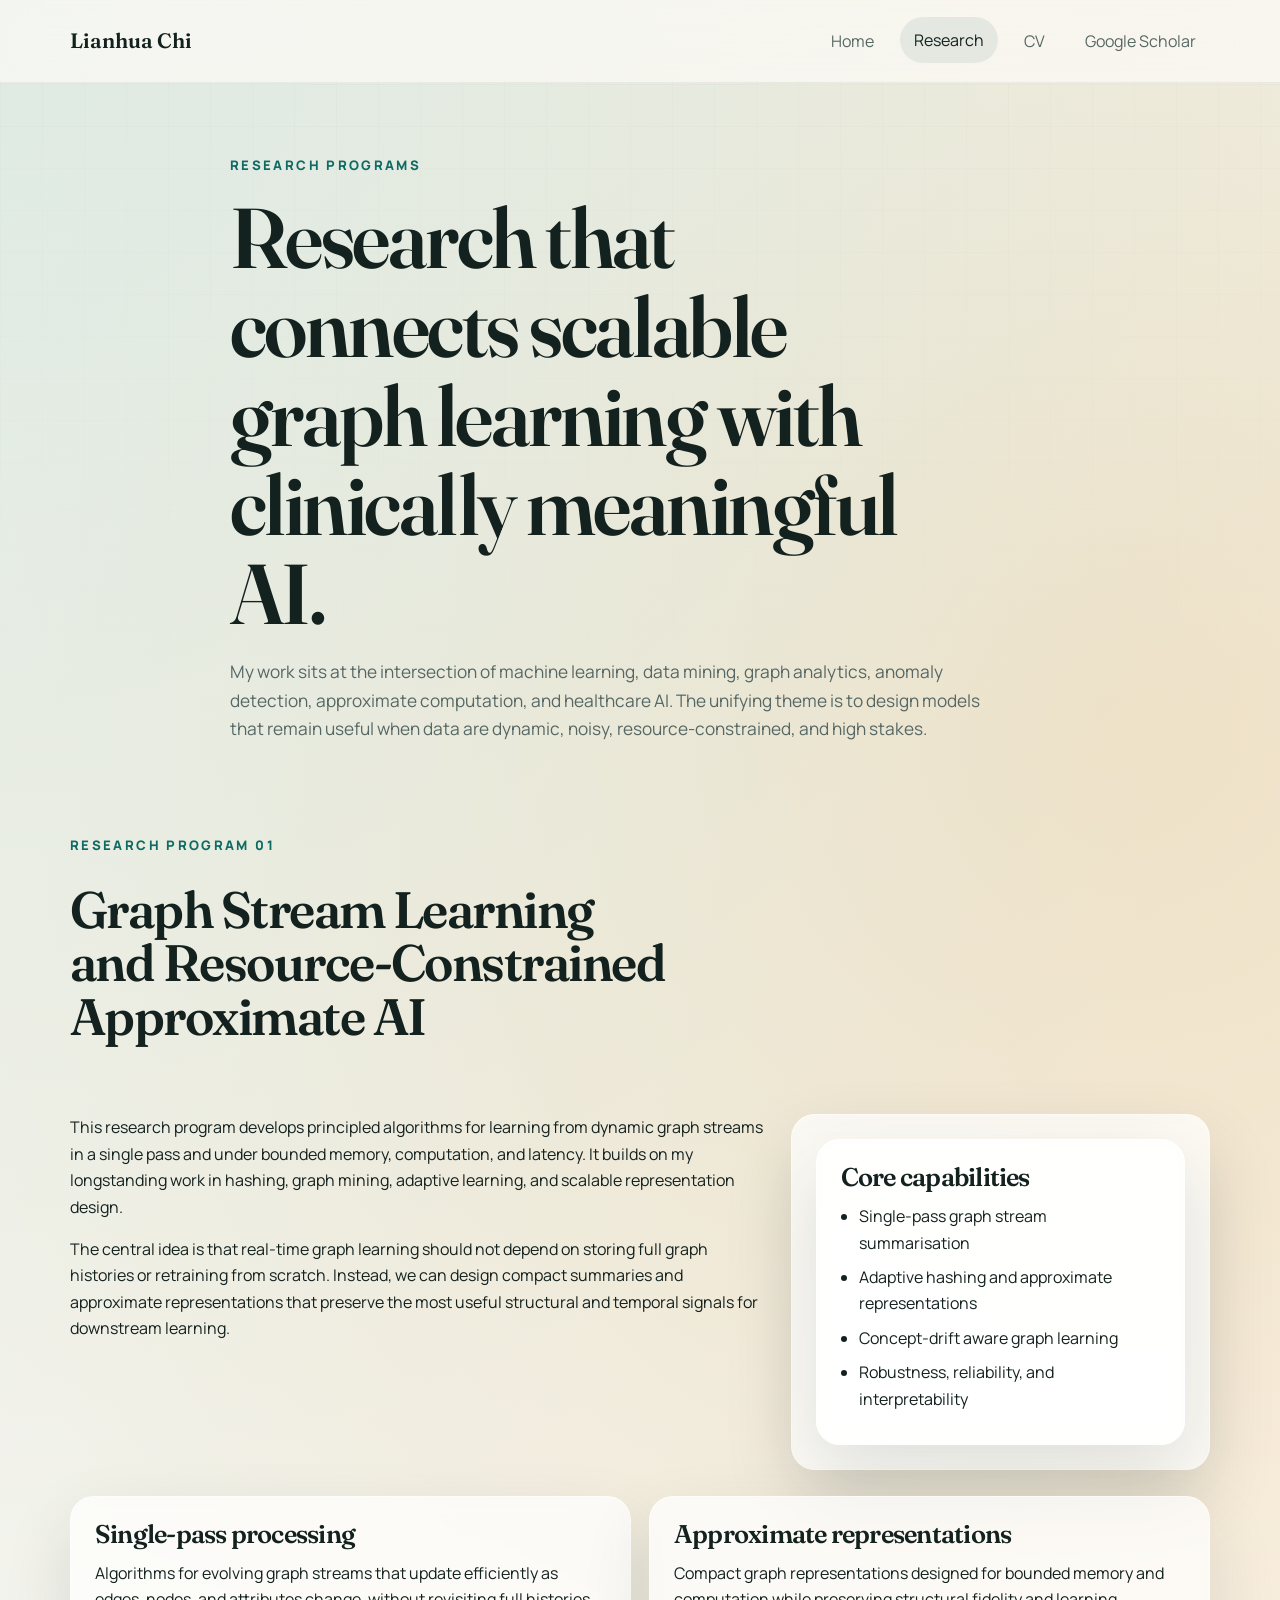
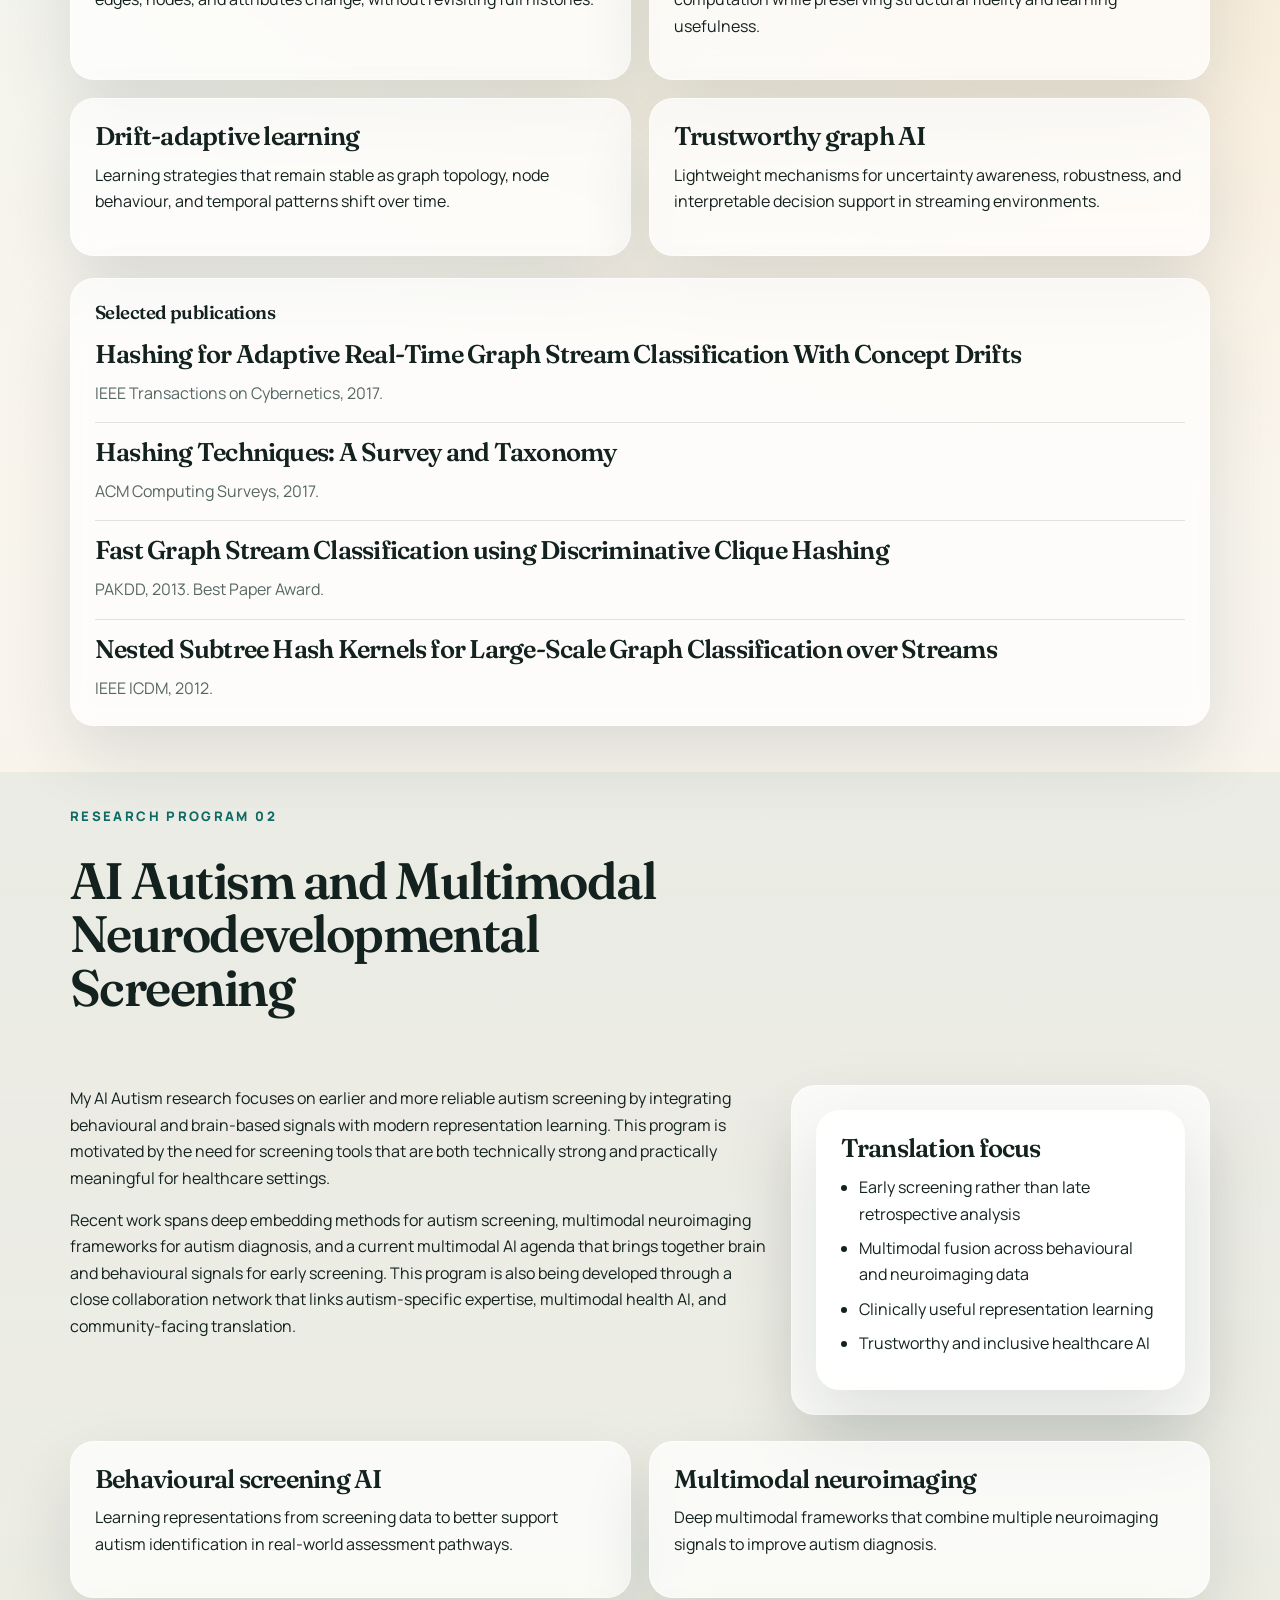
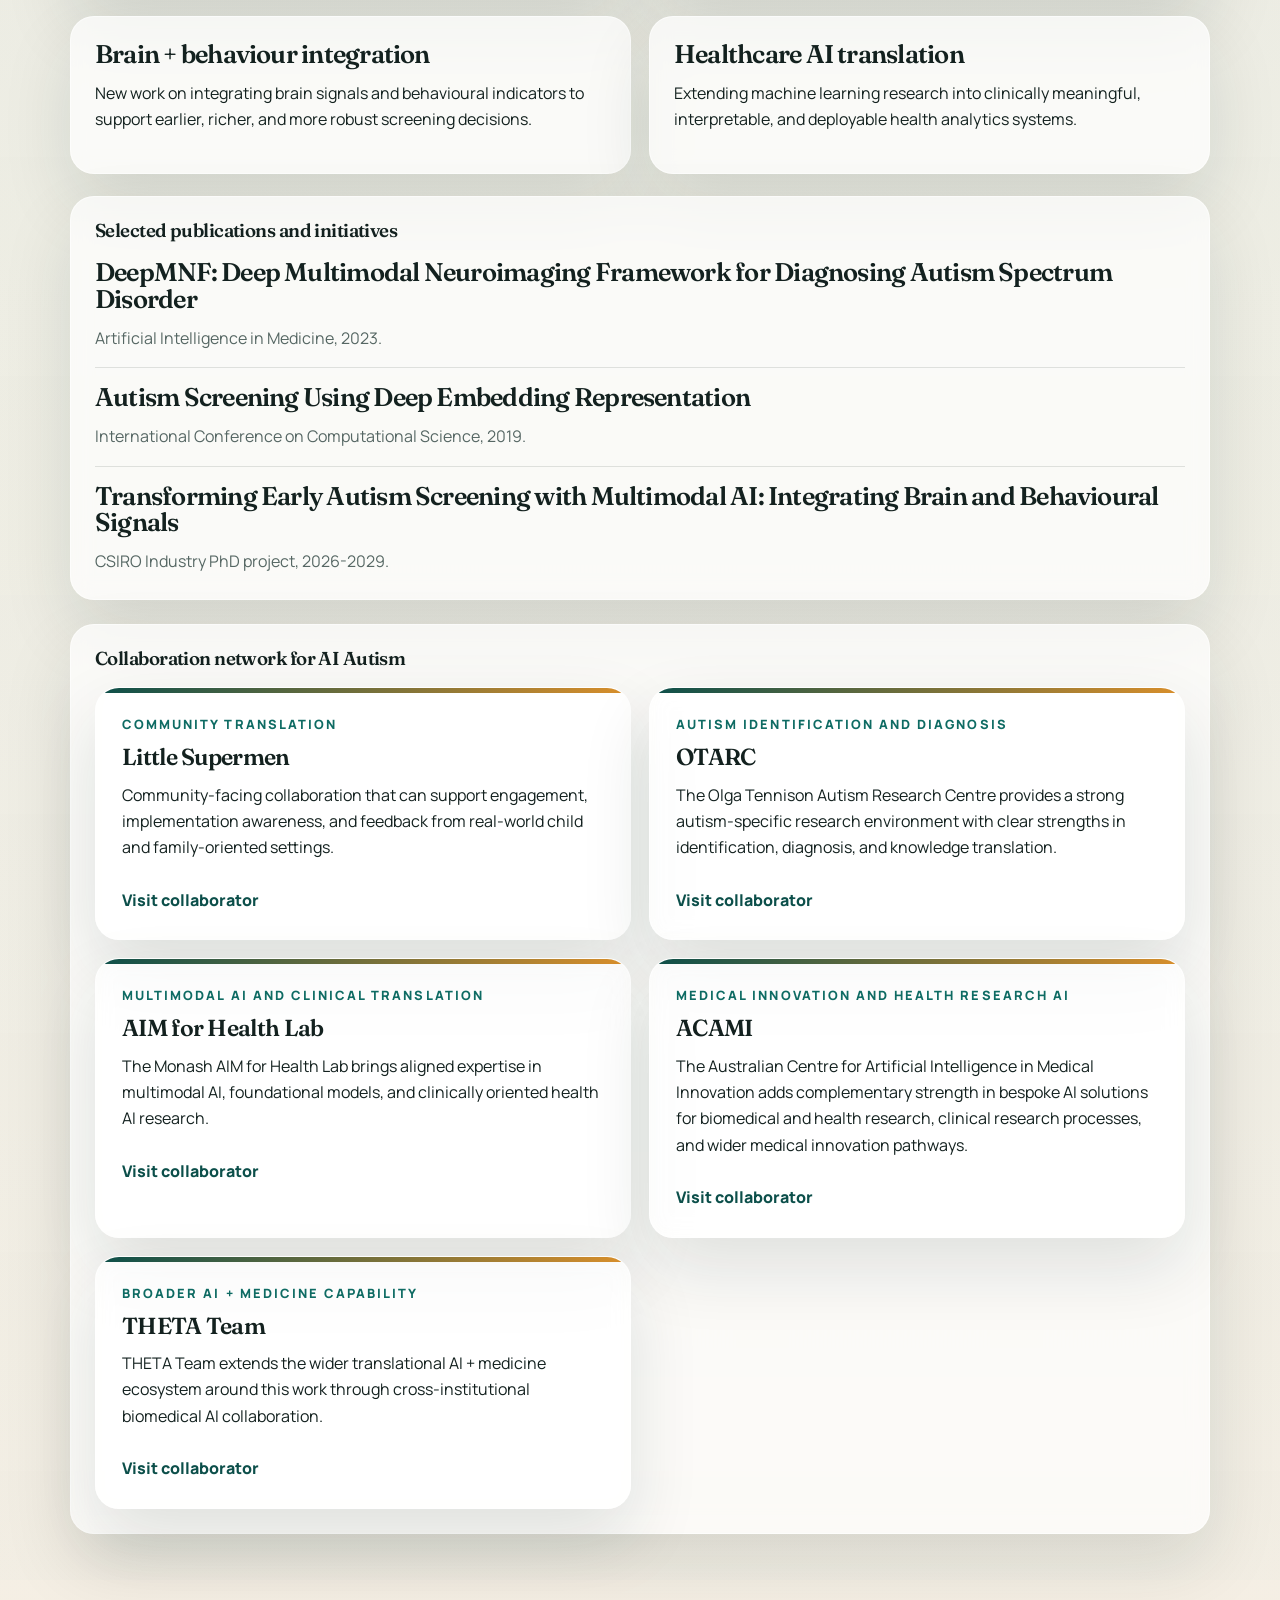
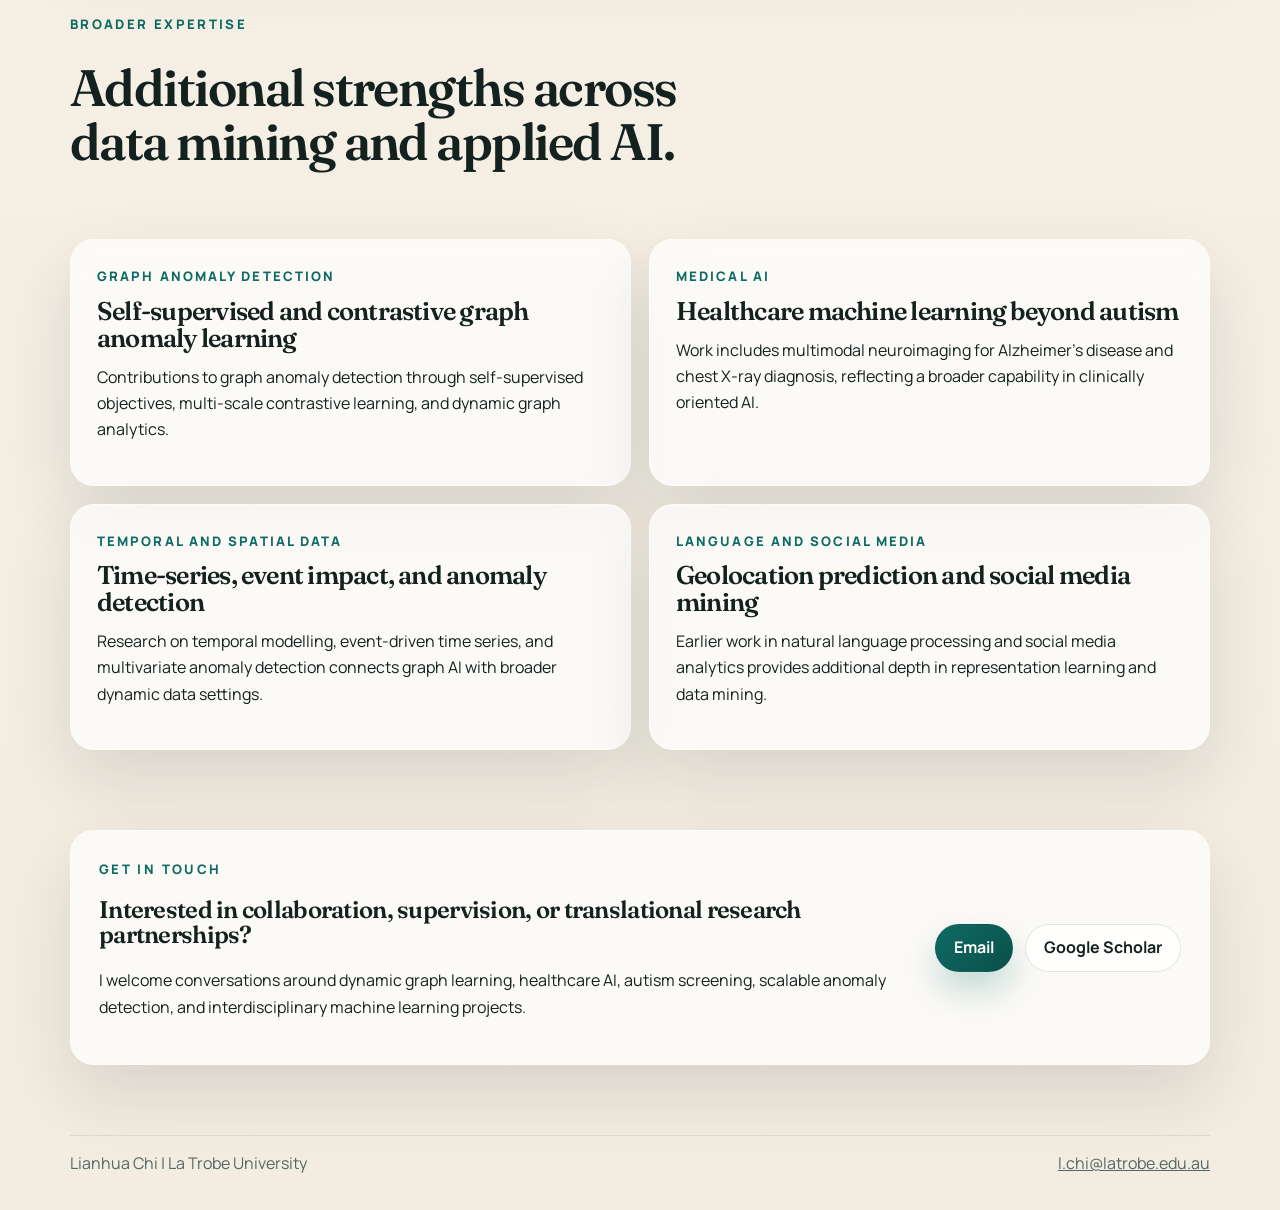
==== research.html @ e9995c66 "Redesign site for graph streams and AI autism" ====
<!DOCTYPE html>
<html lang="en">
  <head>
    <meta charset="utf-8">
    <title>Research | Lianhua Chi</title>
    <meta
      name="description"
      content="Research overview for Lianhua Chi, including graph stream learning, dynamic graph AI, and AI for autism."
    >
    <meta name="viewport" content="width=device-width, initial-scale=1.0">
    <link rel="preconnect" href="https://fonts.googleapis.com">
    <link rel="preconnect" href="https://fonts.gstatic.com" crossorigin>
    <link
      href="https://fonts.googleapis.com/css2?family=Fraunces:wght@500;600;700&family=Manrope:wght@400;500;600;700;800&display=swap"
      rel="stylesheet"
    >
    <link rel="stylesheet" href="styles.css">
  </head>
  <body class="page-research">
    <div class="page-shell">
      <header class="site-header">
        <div class="container nav-row">
          <a class="brand" href="index.html">Lianhua Chi</a>
          <nav class="site-nav" aria-label="Primary">
            <a href="index.html">Home</a>
            <a href="research.html" aria-current="page">Research</a>
            <a href="cv.pdf">CV</a>
            <a href="https://scholar.google.com/citations?user=5_J2eo8AAAAJ&hl=en">Google Scholar</a>
          </nav>
        </div>
      </header>

      <main>
        <section class="subpage-hero">
          <div class="container narrow">
            <p class="eyebrow">Research Programs</p>
            <h1>Research that connects scalable graph learning with clinically meaningful AI.</h1>
            <p class="lead">
              My work sits at the intersection of machine learning, data mining, graph analytics, anomaly detection,
              approximate computation, and healthcare AI. The unifying theme is to design models that remain useful when
              data are dynamic, noisy, resource-constrained, and high stakes.
            </p>
          </div>
        </section>

        <section class="detail-section">
          <div class="container">
            <div class="section-heading">
              <p class="eyebrow">Research Program 01</p>
              <h2>Graph Stream Learning and Resource-Constrained Approximate AI</h2>
            </div>
            <div class="detail-grid">
              <div class="detail-copy">
                <p>
                  This research program develops principled algorithms for learning from dynamic graph streams in a
                  single pass and under bounded memory, computation, and latency. It builds on my longstanding work in
                  hashing, graph mining, adaptive learning, and scalable representation design.
                </p>
                <p>
                  The central idea is that real-time graph learning should not depend on storing full graph histories or
                  retraining from scratch. Instead, we can design compact summaries and approximate representations that
                  preserve the most useful structural and temporal signals for downstream learning.
                </p>
              </div>
              <div class="detail-panel">
                <div class="mini-card">
                  <h3>Core capabilities</h3>
                  <ul class="feature-list compact">
                    <li>Single-pass graph stream summarisation</li>
                    <li>Adaptive hashing and approximate representations</li>
                    <li>Concept-drift aware graph learning</li>
                    <li>Robustness, reliability, and interpretability</li>
                  </ul>
                </div>
              </div>
            </div>

            <div class="pillar-grid">
              <article class="pillar-card">
                <h3>Single-pass processing</h3>
                <p>
                  Algorithms for evolving graph streams that update efficiently as edges, nodes, and attributes change,
                  without revisiting full histories.
                </p>
              </article>
              <article class="pillar-card">
                <h3>Approximate representations</h3>
                <p>
                  Compact graph representations designed for bounded memory and computation while preserving structural
                  fidelity and learning usefulness.
                </p>
              </article>
              <article class="pillar-card">
                <h3>Drift-adaptive learning</h3>
                <p>
                  Learning strategies that remain stable as graph topology, node behaviour, and temporal patterns shift
                  over time.
                </p>
              </article>
              <article class="pillar-card">
                <h3>Trustworthy graph AI</h3>
                <p>
                  Lightweight mechanisms for uncertainty awareness, robustness, and interpretable decision support in
                  streaming environments.
                </p>
              </article>
            </div>

            <div class="publication-panel">
              <h3>Selected publications</h3>
              <div class="publication-list">
                <article class="publication-item">
                  <h4>Hashing for Adaptive Real-Time Graph Stream Classification With Concept Drifts</h4>
                  <p>IEEE Transactions on Cybernetics, 2017.</p>
                </article>
                <article class="publication-item">
                  <h4>Hashing Techniques: A Survey and Taxonomy</h4>
                  <p>ACM Computing Surveys, 2017.</p>
                </article>
                <article class="publication-item">
                  <h4>Fast Graph Stream Classification using Discriminative Clique Hashing</h4>
                  <p>PAKDD, 2013. Best Paper Award.</p>
                </article>
                <article class="publication-item">
                  <h4>Nested Subtree Hash Kernels for Large-Scale Graph Classification over Streams</h4>
                  <p>IEEE ICDM, 2012.</p>
                </article>
              </div>
            </div>
          </div>
        </section>

        <section class="detail-section alt-surface">
          <div class="container">
            <div class="section-heading">
              <p class="eyebrow">Research Program 02</p>
              <h2>AI Autism and Multimodal Neurodevelopmental Screening</h2>
            </div>
            <div class="detail-grid">
              <div class="detail-copy">
                <p>
                  My AI Autism research focuses on earlier and more reliable autism screening by integrating behavioural
                  and brain-based signals with modern representation learning. This program is motivated by the need for
                  screening tools that are both technically strong and practically meaningful for healthcare settings.
                </p>
                <p>
                  Recent work spans deep embedding methods for autism screening, multimodal neuroimaging frameworks for
                  autism diagnosis, and a current multimodal AI agenda that brings together brain and behavioural signals
                  for early screening. This program is also being developed through a close collaboration network that
                  links autism-specific expertise, multimodal health AI, and community-facing translation.
                </p>
              </div>
              <div class="detail-panel">
                <div class="mini-card">
                  <h3>Translation focus</h3>
                  <ul class="feature-list compact">
                    <li>Early screening rather than late retrospective analysis</li>
                    <li>Multimodal fusion across behavioural and neuroimaging data</li>
                    <li>Clinically useful representation learning</li>
                    <li>Trustworthy and inclusive healthcare AI</li>
                  </ul>
                </div>
              </div>
            </div>

            <div class="pillar-grid">
              <article class="pillar-card">
                <h3>Behavioural screening AI</h3>
                <p>
                  Learning representations from screening data to better support autism identification in real-world
                  assessment pathways.
                </p>
              </article>
              <article class="pillar-card">
                <h3>Multimodal neuroimaging</h3>
                <p>
                  Deep multimodal frameworks that combine multiple neuroimaging signals to improve autism diagnosis.
                </p>
              </article>
              <article class="pillar-card">
                <h3>Brain + behaviour integration</h3>
                <p>
                  New work on integrating brain signals and behavioural indicators to support earlier, richer, and more
                  robust screening decisions.
                </p>
              </article>
              <article class="pillar-card">
                <h3>Healthcare AI translation</h3>
                <p>
                  Extending machine learning research into clinically meaningful, interpretable, and deployable health
                  analytics systems.
                </p>
              </article>
            </div>

            <div class="publication-panel">
              <h3>Selected publications and initiatives</h3>
              <div class="publication-list">
                <article class="publication-item">
                  <h4>DeepMNF: Deep Multimodal Neuroimaging Framework for Diagnosing Autism Spectrum Disorder</h4>
                  <p>Artificial Intelligence in Medicine, 2023.</p>
                </article>
                <article class="publication-item">
                  <h4>Autism Screening Using Deep Embedding Representation</h4>
                  <p>International Conference on Computational Science, 2019.</p>
                </article>
                <article class="publication-item">
                  <h4>Transforming Early Autism Screening with Multimodal AI: Integrating Brain and Behavioural Signals</h4>
                  <p>CSIRO Industry PhD project, 2026-2029.</p>
                </article>
              </div>
            </div>

            <div class="publication-panel network-panel">
              <h3>Collaboration network for AI Autism</h3>
              <div class="network-grid network-grid-inline">
                <article class="network-card">
                  <p class="network-role">Community Translation</p>
                  <h3>Little Supermen</h3>
                  <p>
                    Community-facing collaboration that can support engagement, implementation awareness, and feedback
                    from real-world child and family-oriented settings.
                  </p>
                  <a class="inline-link" href="https://littlesupermen.com/">Visit collaborator</a>
                </article>

                <article class="network-card">
                  <p class="network-role">Autism Identification and Diagnosis</p>
                  <h3>OTARC</h3>
                  <p>
                    The Olga Tennison Autism Research Centre provides a strong autism-specific research environment with
                    clear strengths in identification, diagnosis, and knowledge translation.
                  </p>
                  <a class="inline-link" href="https://www.latrobe.edu.au/otarc">Visit collaborator</a>
                </article>

                <article class="network-card">
                  <p class="network-role">Multimodal AI and Clinical Translation</p>
                  <h3>AIM for Health Lab</h3>
                  <p>
                    The Monash AIM for Health Lab brings aligned expertise in multimodal AI, foundational models, and
                    clinically oriented health AI research.
                  </p>
                  <a class="inline-link" href="https://www.monash.edu/it/aimh-lab">Visit collaborator</a>
                </article>

                <article class="network-card">
                  <p class="network-role">Medical Innovation and Health Research AI</p>
                  <h3>ACAMI</h3>
                  <p>
                    The Australian Centre for Artificial Intelligence in Medical Innovation adds complementary strength
                    in bespoke AI solutions for biomedical and health research, clinical research processes, and wider
                    medical innovation pathways.
                  </p>
                  <a class="inline-link" href="https://www.latrobe.edu.au/research/acami">Visit collaborator</a>
                </article>

                <article class="network-card">
                  <p class="network-role">Broader AI + Medicine Capability</p>
                  <h3>THETA Team</h3>
                  <p>
                    THETA Team extends the wider translational AI + medicine ecosystem around this work through
                    cross-institutional biomedical AI collaboration.
                  </p>
                  <a class="inline-link" href="https://www.thetateam.net/index.html">Visit collaborator</a>
                </article>
              </div>
            </div>
          </div>
        </section>

        <section class="detail-section">
          <div class="container">
            <div class="section-heading">
              <p class="eyebrow">Broader Expertise</p>
              <h2>Additional strengths across data mining and applied AI.</h2>
            </div>

            <div class="highlight-grid">
              <article class="highlight-card">
                <p class="highlight-kicker">Graph Anomaly Detection</p>
                <h3>Self-supervised and contrastive graph anomaly learning</h3>
                <p>
                  Contributions to graph anomaly detection through self-supervised objectives, multi-scale contrastive
                  learning, and dynamic graph analytics.
                </p>
              </article>
              <article class="highlight-card">
                <p class="highlight-kicker">Medical AI</p>
                <h3>Healthcare machine learning beyond autism</h3>
                <p>
                  Work includes multimodal neuroimaging for Alzheimer’s disease and chest X-ray diagnosis, reflecting a
                  broader capability in clinically oriented AI.
                </p>
              </article>
              <article class="highlight-card">
                <p class="highlight-kicker">Temporal and Spatial Data</p>
                <h3>Time-series, event impact, and anomaly detection</h3>
                <p>
                  Research on temporal modelling, event-driven time series, and multivariate anomaly detection connects
                  graph AI with broader dynamic data settings.
                </p>
              </article>
              <article class="highlight-card">
                <p class="highlight-kicker">Language and Social Media</p>
                <h3>Geolocation prediction and social media mining</h3>
                <p>
                  Earlier work in natural language processing and social media analytics provides additional depth in
                  representation learning and data mining.
                </p>
              </article>
            </div>
          </div>
        </section>

        <section class="collab-section">
          <div class="container collab-card">
            <div>
              <p class="eyebrow">Get in Touch</p>
              <h2>Interested in collaboration, supervision, or translational research partnerships?</h2>
              <p>
                I welcome conversations around dynamic graph learning, healthcare AI, autism screening, scalable
                anomaly detection, and interdisciplinary machine learning projects.
              </p>
            </div>
            <div class="button-stack">
              <a class="button button-primary" href="mailto:l.chi@latrobe.edu.au">Email</a>
              <a class="button button-secondary" href="https://scholar.google.com/citations?user=5_J2eo8AAAAJ&hl=en">Google Scholar</a>
            </div>
          </div>
        </section>
      </main>

      <footer class="site-footer">
        <div class="container footer-row">
          <p>Lianhua Chi | La Trobe University</p>
          <p><a href="mailto:l.chi@latrobe.edu.au">l.chi@latrobe.edu.au</a></p>
        </div>
      </footer>
    </div>
  </body>
</html>
---- styles.css ----
:root {
  --bg: #f6f1e8;
  --surface: rgba(255, 255, 255, 0.72);
  --surface-strong: #ffffff;
  --surface-dark: #0f2d2a;
  --ink: #13211f;
  --muted: #566764;
  --line: rgba(19, 33, 31, 0.12);
  --teal: #0e6b63;
  --teal-deep: #0c4f4a;
  --amber: #d98f2b;
  --amber-soft: #f5d6ab;
  --sage: #d9e8e1;
  --radius-xl: 32px;
  --radius-lg: 24px;
  --radius-md: 18px;
  --shadow: 0 30px 70px rgba(15, 45, 42, 0.12);
  --container: min(1140px, calc(100vw - 40px));
}

* {
  box-sizing: border-box;
}

html {
  scroll-behavior: smooth;
}

body {
  margin: 0;
  min-width: 320px;
  color: var(--ink);
  font-family: "Manrope", sans-serif;
  line-height: 1.65;
  background:
    radial-gradient(circle at top left, rgba(217, 232, 225, 0.85), transparent 34%),
    radial-gradient(circle at right 12% top 12%, rgba(245, 214, 171, 0.75), transparent 26%),
    linear-gradient(180deg, #fcfaf5 0%, #f3ece0 100%);
}

body::before {
  position: fixed;
  inset: 0;
  z-index: -1;
  content: "";
  background-image:
    linear-gradient(rgba(12, 79, 74, 0.03) 1px, transparent 1px),
    linear-gradient(90deg, rgba(12, 79, 74, 0.03) 1px, transparent 1px);
  background-size: 42px 42px;
  mask-image: linear-gradient(180deg, rgba(0, 0, 0, 0.55), transparent 80%);
}

a {
  color: inherit;
}

img {
  display: block;
  max-width: 100%;
}

h1,
h2,
h3,
h4,
p,
ul {
  margin-top: 0;
}

h1,
h2,
h3,
h4 {
  font-family: "Fraunces", serif;
  font-weight: 600;
  letter-spacing: -0.03em;
  line-height: 1.05;
}

.container {
  width: var(--container);
  margin: 0 auto;
}

.narrow {
  max-width: 820px;
}

.site-header {
  position: sticky;
  top: 0;
  z-index: 20;
  padding: 18px 0;
  backdrop-filter: blur(18px);
  background: rgba(252, 250, 245, 0.72);
  border-bottom: 1px solid rgba(19, 33, 31, 0.06);
}

.nav-row {
  display: flex;
  align-items: center;
  justify-content: space-between;
  gap: 24px;
}

.brand {
  font-family: "Fraunces", serif;
  font-size: 1.3rem;
  font-weight: 600;
  text-decoration: none;
}

.site-nav {
  display: flex;
  flex-wrap: wrap;
  justify-content: flex-end;
  gap: 12px;
}

.site-nav a {
  padding: 10px 14px;
  border-radius: 999px;
  text-decoration: none;
  color: var(--muted);
  transition: background-color 0.2s ease, color 0.2s ease, transform 0.2s ease;
}

.site-nav a:hover,
.site-nav a[aria-current="page"] {
  color: var(--ink);
  background: rgba(12, 79, 74, 0.08);
  transform: translateY(-1px);
}

.hero,
.subpage-hero {
  padding: 72px 0 40px;
}

.hero-grid {
  display: grid;
  grid-template-columns: minmax(0, 1.5fr) minmax(280px, 0.9fr);
  gap: 32px;
  align-items: center;
}

.hero-copy h1,
.subpage-hero h1 {
  max-width: 14ch;
  font-size: clamp(2.9rem, 7vw, 5.3rem);
  margin-bottom: 20px;
}

.lead,
.lead-small {
  color: var(--muted);
  font-size: 1.08rem;
}

.hero-copy .lead {
  max-width: 700px;
  margin-bottom: 26px;
}

.eyebrow {
  margin-bottom: 16px;
  color: var(--teal);
  font-size: 0.82rem;
  font-weight: 800;
  letter-spacing: 0.18em;
  text-transform: uppercase;
}

.button-row,
.button-stack {
  display: flex;
  flex-wrap: wrap;
  gap: 12px;
}

.button {
  display: inline-flex;
  align-items: center;
  justify-content: center;
  min-height: 48px;
  padding: 0 18px;
  border-radius: 999px;
  border: 1px solid transparent;
  font-weight: 700;
  text-decoration: none;
  transition: transform 0.2s ease, box-shadow 0.2s ease, border-color 0.2s ease, background-color 0.2s ease;
}

.button:hover {
  transform: translateY(-2px);
}

.button-primary {
  color: #ffffff;
  background: linear-gradient(135deg, var(--teal) 0%, var(--teal-deep) 100%);
  box-shadow: 0 18px 34px rgba(14, 107, 99, 0.24);
}

.button-secondary {
  background: rgba(255, 255, 255, 0.76);
  border-color: rgba(12, 79, 74, 0.12);
}

.micro-note {
  margin-top: 16px;
  color: var(--muted);
  font-size: 0.92rem;
}

.profile-card,
.collab-card,
.program-card,
.metric-card,
.highlight-card,
.mini-card,
.publication-panel,
.detail-panel,
.pillar-card,
.agenda-panel {
  background: var(--surface);
  border: 1px solid rgba(255, 255, 255, 0.55);
  border-radius: var(--radius-lg);
  box-shadow: var(--shadow);
  backdrop-filter: blur(10px);
}

.profile-card {
  padding: 20px;
}

.profile-photo-frame {
  overflow: hidden;
  border-radius: calc(var(--radius-lg) - 6px);
  margin-bottom: 18px;
}

.profile-photo-frame img {
  width: 100%;
  aspect-ratio: 1 / 1;
  object-fit: cover;
}

.profile-role {
  margin-bottom: 6px;
  color: var(--teal);
  font-size: 0.85rem;
  font-weight: 800;
  letter-spacing: 0.16em;
  text-transform: uppercase;
}

.profile-org {
  margin-bottom: 6px;
  color: var(--muted);
}

.tag-row {
  display: flex;
  flex-wrap: wrap;
  gap: 10px;
  margin-top: 18px;
}

.tag {
  padding: 8px 12px;
  border-radius: 999px;
  background: rgba(12, 79, 74, 0.08);
  color: var(--teal-deep);
  font-size: 0.82rem;
  font-weight: 700;
}

.metrics-section,
.programs-section,
.network-section,
.highlights-section,
.agenda-section,
.detail-section,
.collab-section {
  padding: 34px 0 46px;
}

.section-heading {
  display: grid;
  gap: 10px;
  margin-bottom: 28px;
}

.section-heading h2 {
  max-width: 18ch;
  font-size: clamp(2rem, 4vw, 3.4rem);
}

.metrics-grid,
.program-grid,
.highlight-grid,
.pillar-grid {
  display: grid;
  gap: 18px;
}

.metrics-grid {
  grid-template-columns: repeat(4, minmax(0, 1fr));
}

.metric-card {
  padding: 24px;
  text-align: center;
}

.metric-value {
  margin-bottom: 6px;
  font-family: "Fraunces", serif;
  font-size: clamp(2rem, 4vw, 3rem);
  font-weight: 600;
}

.metric-label {
  margin: 0;
  color: var(--muted);
  font-weight: 700;
}

.program-grid {
  grid-template-columns: repeat(2, minmax(0, 1fr));
}

.program-card {
  position: relative;
  overflow: hidden;
  padding: 28px;
}

.program-card::before {
  position: absolute;
  inset: 0 auto auto 0;
  width: 100%;
  height: 6px;
  content: "";
}

.accent-graph::before {
  background: linear-gradient(90deg, var(--teal-deep), var(--teal));
}

.accent-autism::before {
  background: linear-gradient(90deg, #af6d1e, var(--amber));
}

.program-label,
.highlight-kicker,
.agenda-step {
  margin-bottom: 10px;
  color: var(--teal);
  font-size: 0.82rem;
  font-weight: 800;
  letter-spacing: 0.16em;
  text-transform: uppercase;
}

.program-card h3,
.highlight-card h3,
.pillar-card h3,
.publication-item h4,
.mini-card h3 {
  margin-bottom: 12px;
  font-size: 1.6rem;
}

.feature-list {
  padding-left: 18px;
  margin-bottom: 0;
}

.feature-list li {
  margin-bottom: 10px;
}

.feature-list.compact li {
  margin-bottom: 8px;
}

.highlight-grid {
  grid-template-columns: repeat(2, minmax(0, 1fr));
}

.highlight-card {
  padding: 26px;
}

.network-layout {
  display: grid;
  grid-template-columns: minmax(300px, 0.95fr) minmax(0, 1.35fr);
  gap: 18px;
  align-items: stretch;
}

.network-hub,
.network-card {
  position: relative;
  overflow: hidden;
  padding: 26px;
  background: var(--surface);
  border: 1px solid rgba(255, 255, 255, 0.55);
  border-radius: var(--radius-lg);
  box-shadow: var(--shadow);
  backdrop-filter: blur(10px);
}

.network-hub::before,
.network-card::before {
  position: absolute;
  inset: 0 auto auto 0;
  width: 100%;
  height: 5px;
  content: "";
  background: linear-gradient(90deg, var(--teal-deep), var(--amber));
}

.network-hub h3,
.network-card h3 {
  margin-bottom: 12px;
  font-size: 1.45rem;
}

.network-grid {
  display: grid;
  grid-template-columns: repeat(2, minmax(0, 1fr));
  gap: 18px;
}

.network-grid-inline {
  margin-top: 8px;
}

.network-role {
  margin-bottom: 10px;
  color: var(--teal);
  font-size: 0.8rem;
  font-weight: 800;
  letter-spacing: 0.16em;
  text-transform: uppercase;
}

.inline-link {
  display: inline-flex;
  margin-top: 10px;
  color: var(--teal-deep);
  font-weight: 800;
  text-decoration: none;
}

.inline-link:hover {
  text-decoration: underline;
}

.network-panel {
  margin-top: 24px;
}

.agenda-grid,
.detail-grid,
.footer-row {
  display: grid;
  gap: 22px;
}

.agenda-grid {
  grid-template-columns: minmax(0, 1fr) minmax(320px, 0.95fr);
  align-items: start;
}

.agenda-panel {
  display: grid;
  gap: 1px;
  overflow: hidden;
}

.agenda-item {
  padding: 18px 22px;
  background: rgba(255, 255, 255, 0.75);
}

.collab-card {
  display: grid;
  grid-template-columns: minmax(0, 1.4fr) auto;
  gap: 22px;
  align-items: center;
  padding: 28px;
}

.subpage-hero .lead {
  max-width: 760px;
}

.detail-grid {
  grid-template-columns: minmax(0, 1.25fr) minmax(280px, 0.75fr);
  align-items: start;
  margin-bottom: 26px;
}

.detail-copy p:last-child {
  margin-bottom: 0;
}

.mini-card,
.detail-panel {
  padding: 24px;
}

.pillar-grid {
  grid-template-columns: repeat(2, minmax(0, 1fr));
  margin-bottom: 22px;
}

.pillar-card,
.publication-panel {
  padding: 24px;
}

.publication-list {
  display: grid;
  gap: 16px;
}

.publication-item {
  padding: 0 0 16px;
  border-bottom: 1px solid var(--line);
}

.publication-item:last-child {
  padding-bottom: 0;
  border-bottom: 0;
}

.publication-item p {
  margin-bottom: 0;
  color: var(--muted);
}

.alt-surface {
  background: linear-gradient(180deg, rgba(14, 107, 99, 0.06), rgba(217, 232, 225, 0.1));
}

.site-footer {
  padding: 24px 0 34px;
}

.footer-row {
  grid-template-columns: repeat(2, minmax(0, 1fr));
  align-items: center;
  padding-top: 14px;
  border-top: 1px solid rgba(19, 33, 31, 0.09);
  color: var(--muted);
}

.footer-row p {
  margin-bottom: 0;
}

.footer-row p:last-child {
  text-align: right;
}

@media (max-width: 960px) {
  .hero-grid,
  .network-layout,
  .agenda-grid,
  .detail-grid,
  .collab-card {
    grid-template-columns: 1fr;
  }

  .program-grid,
  .metrics-grid,
  .highlight-grid,
  .pillar-grid,
  .network-grid,
  .footer-row {
    grid-template-columns: repeat(2, minmax(0, 1fr));
  }

  .hero-copy h1,
  .subpage-hero h1 {
    max-width: none;
  }

  .button-stack {
    justify-content: flex-start;
  }
}

@media (max-width: 640px) {
  .site-header {
    position: static;
  }

  .hero,
  .subpage-hero {
    padding-top: 42px;
  }

  .nav-row {
    flex-direction: column;
    align-items: flex-start;
  }

  .site-nav {
    width: 100%;
    justify-content: flex-start;
  }

  .program-grid,
  .metrics-grid,
  .highlight-grid,
  .pillar-grid,
  .network-grid,
  .footer-row {
    grid-template-columns: 1fr;
  }

  .section-heading h2 {
    max-width: none;
  }

  .site-nav a,
  .button {
    width: 100%;
  }

  .button-row,
  .button-stack {
    flex-direction: column;
  }

  .footer-row p:last-child {
    text-align: left;
  }
}
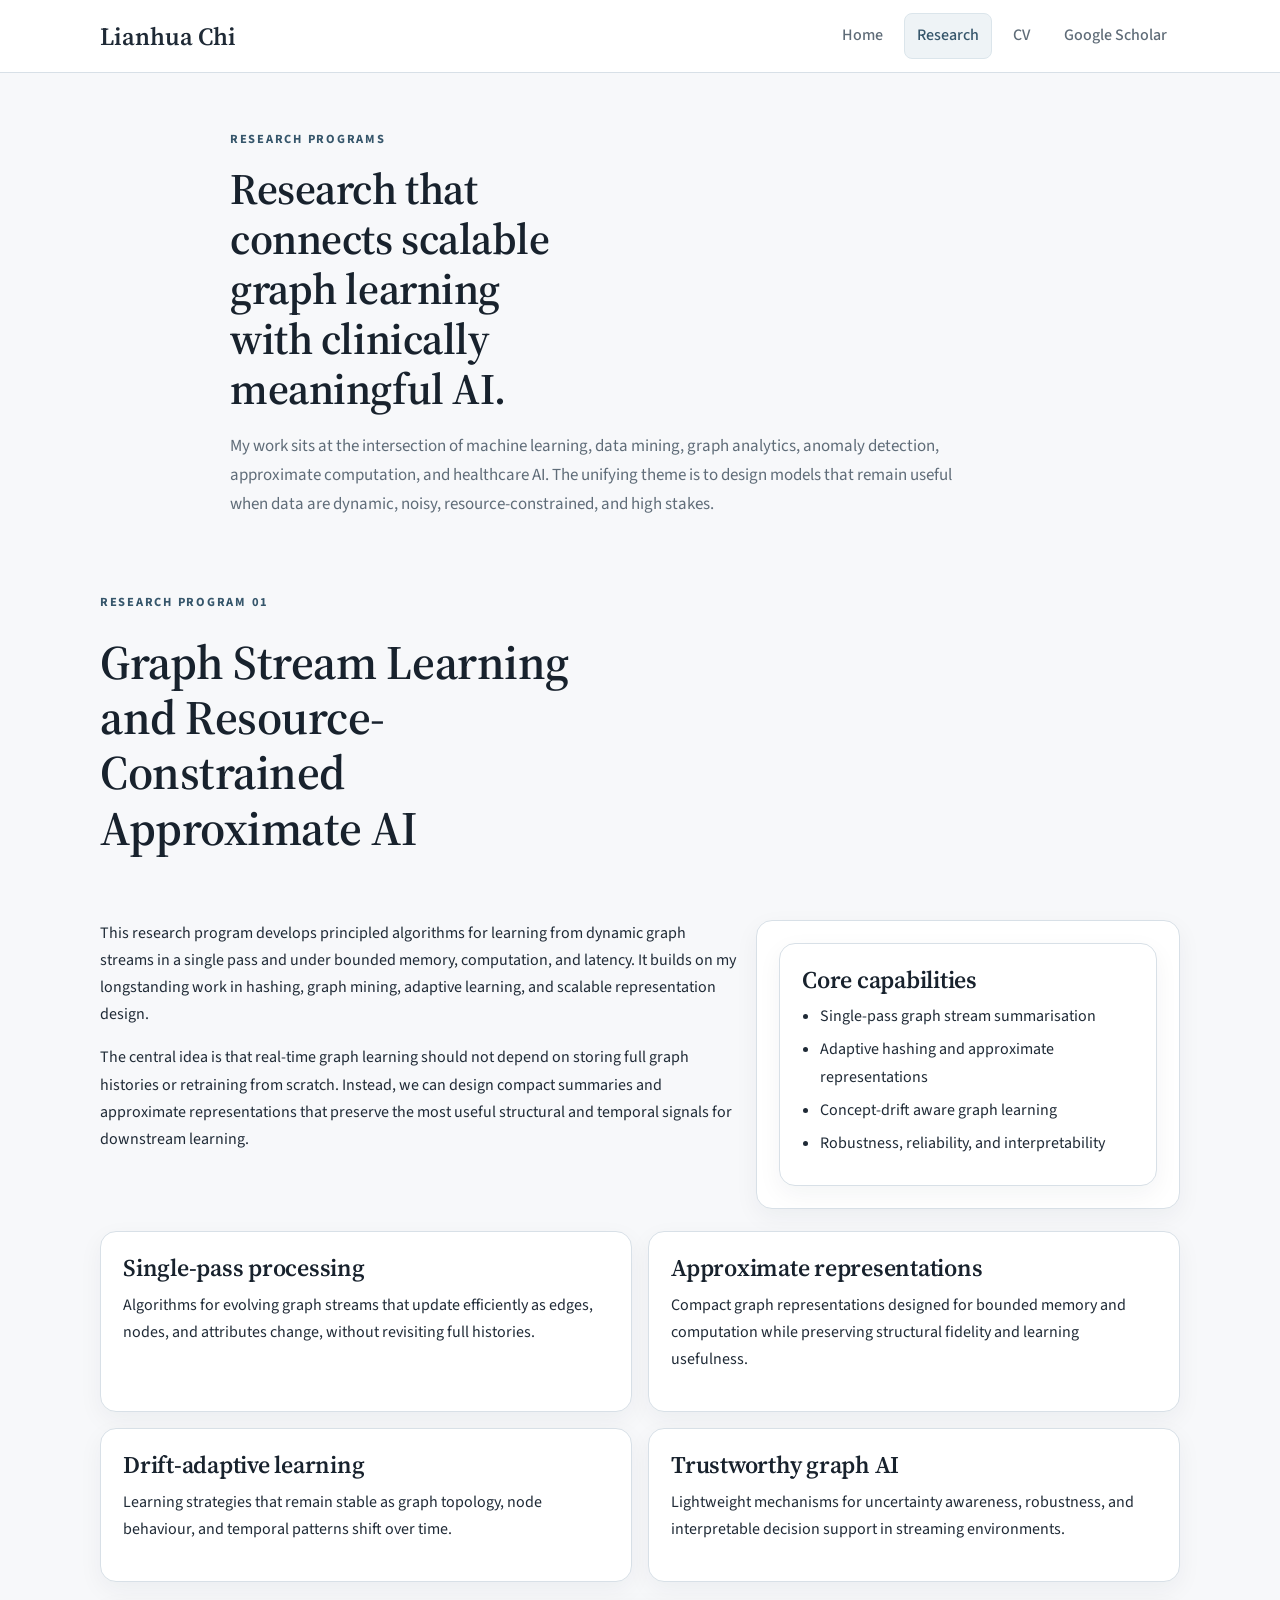
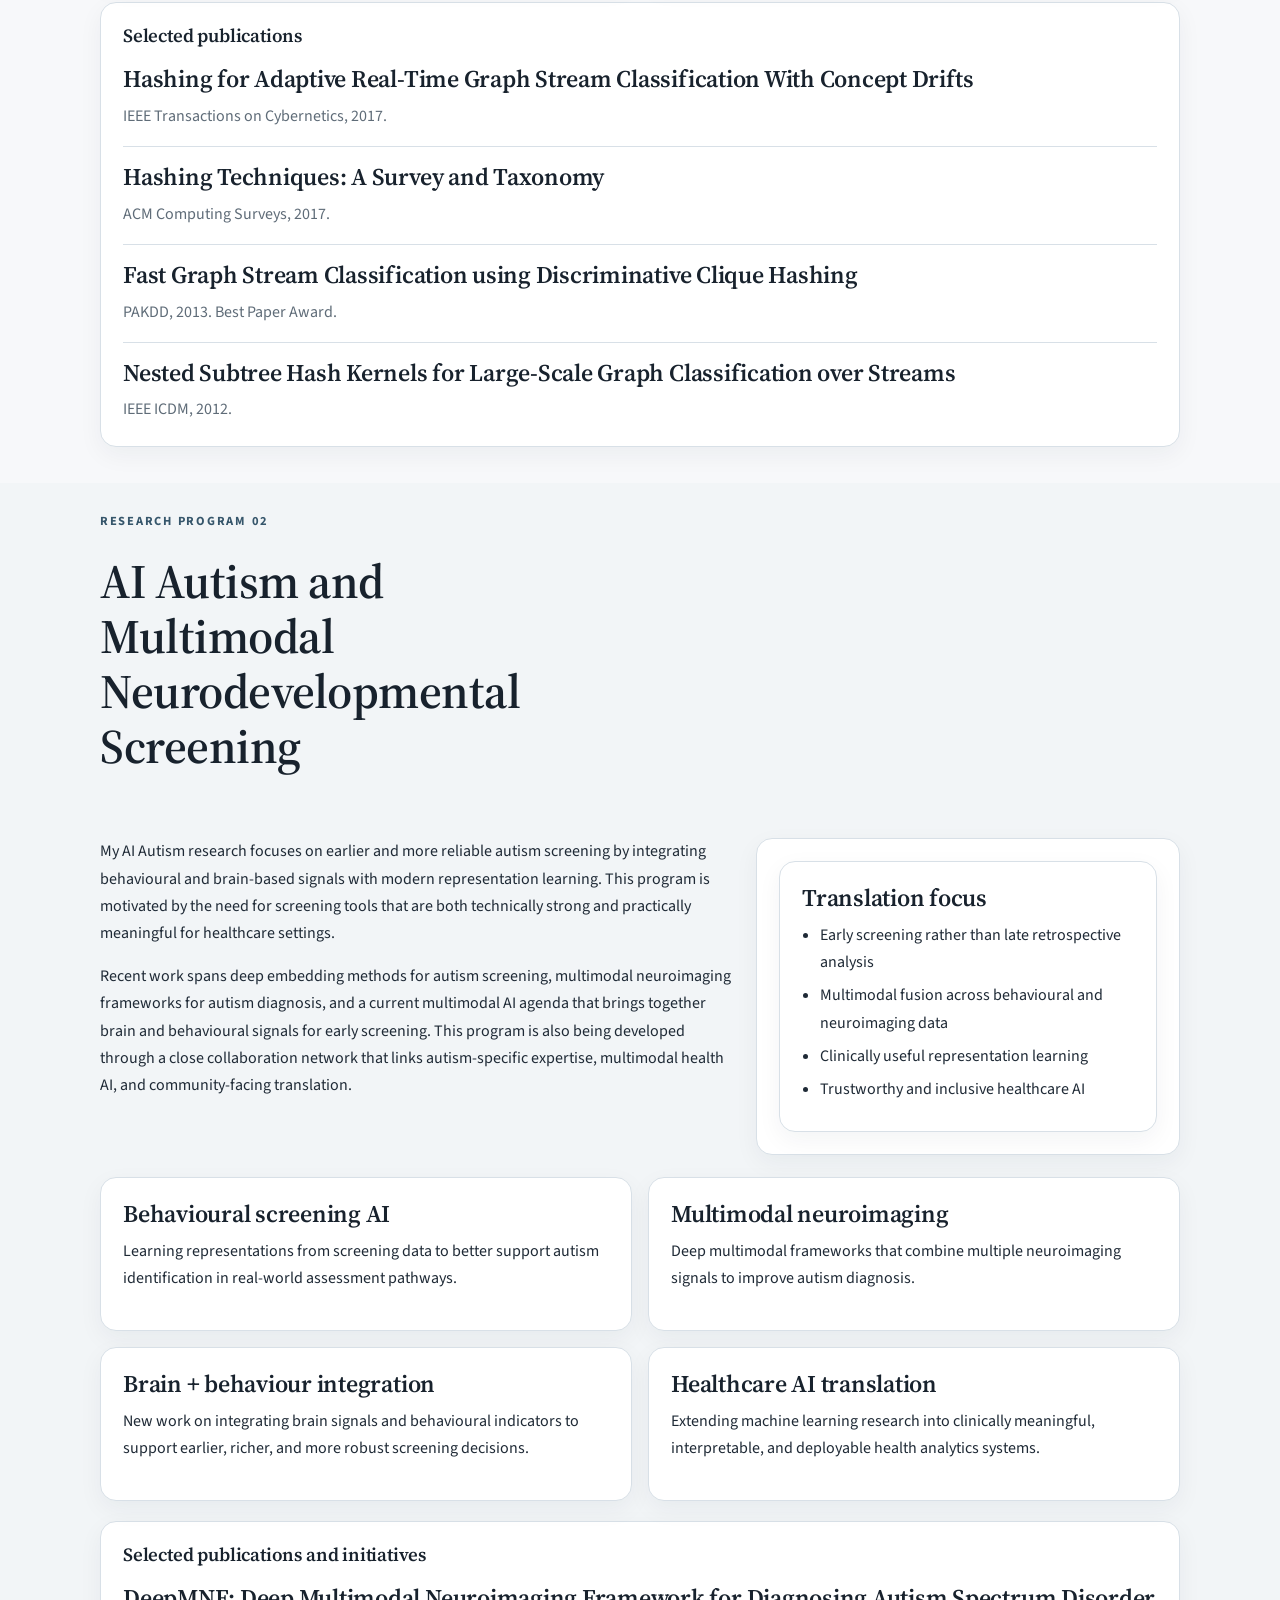
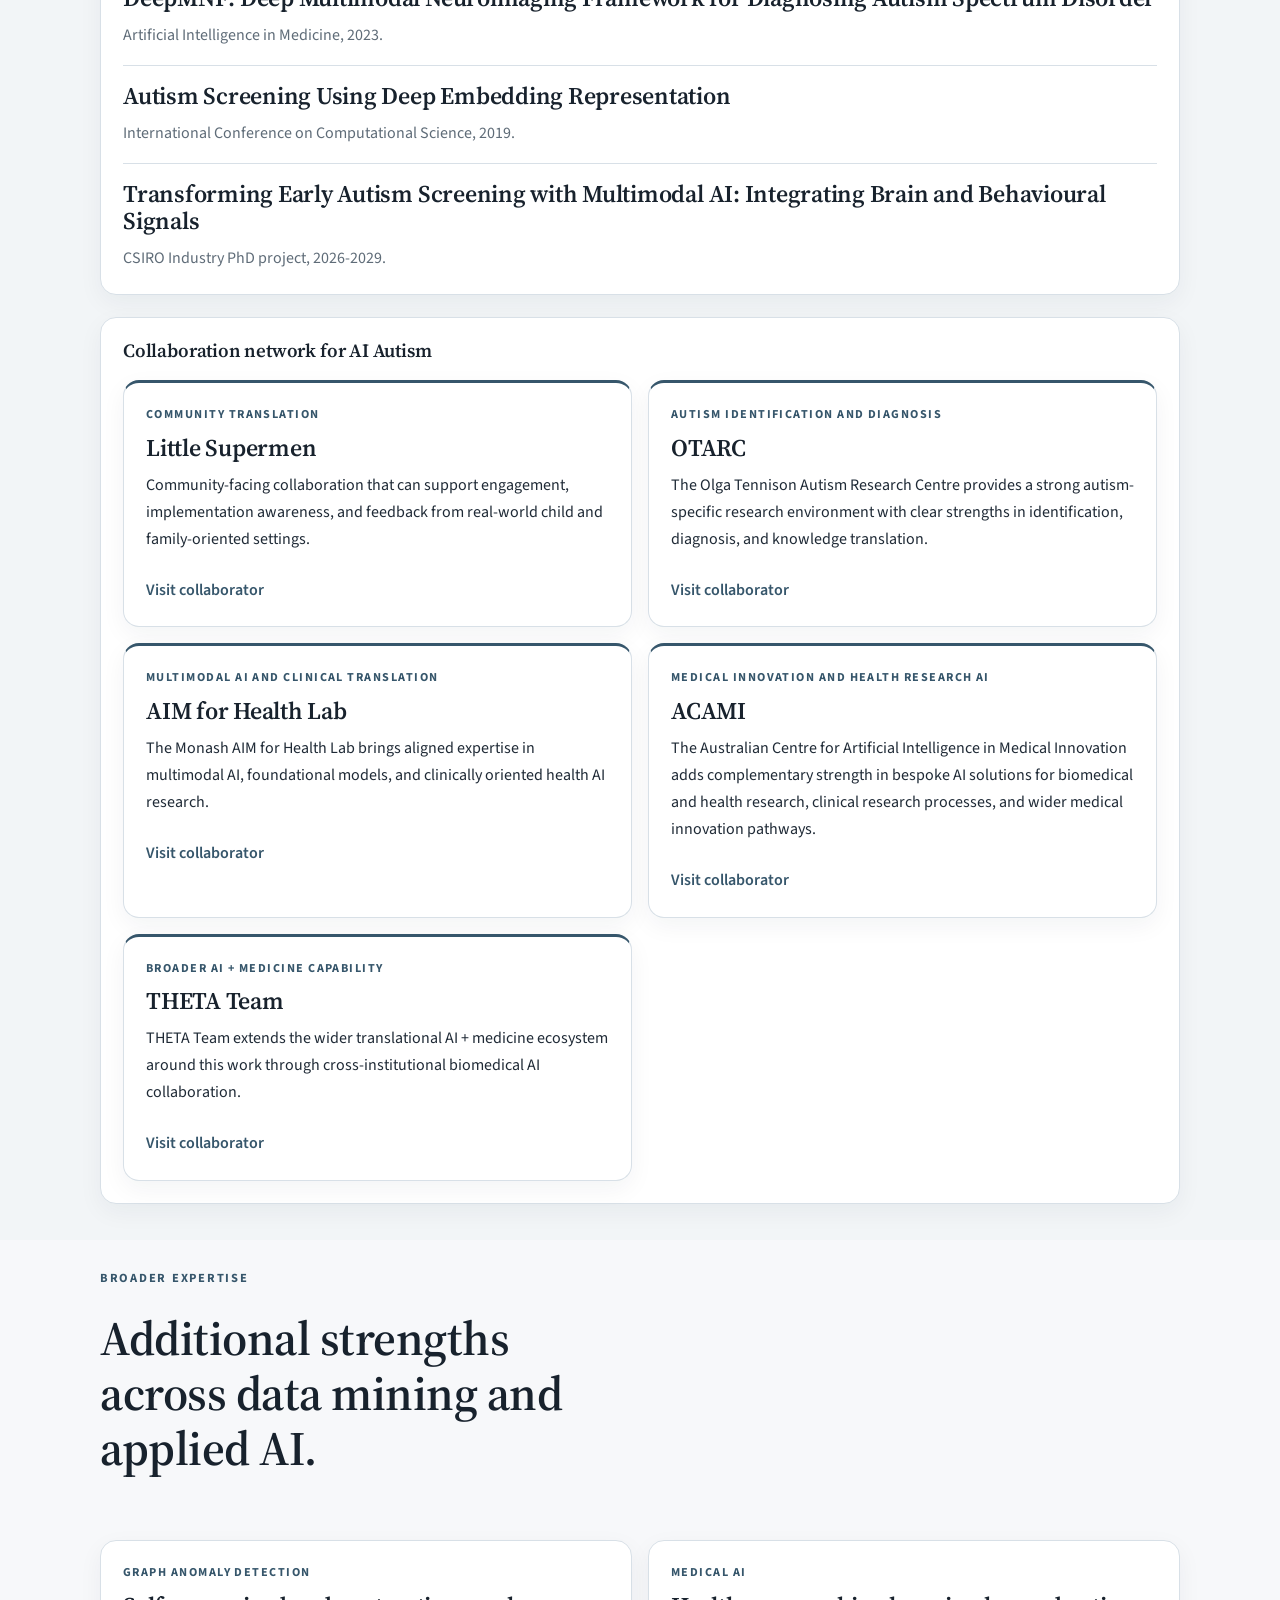
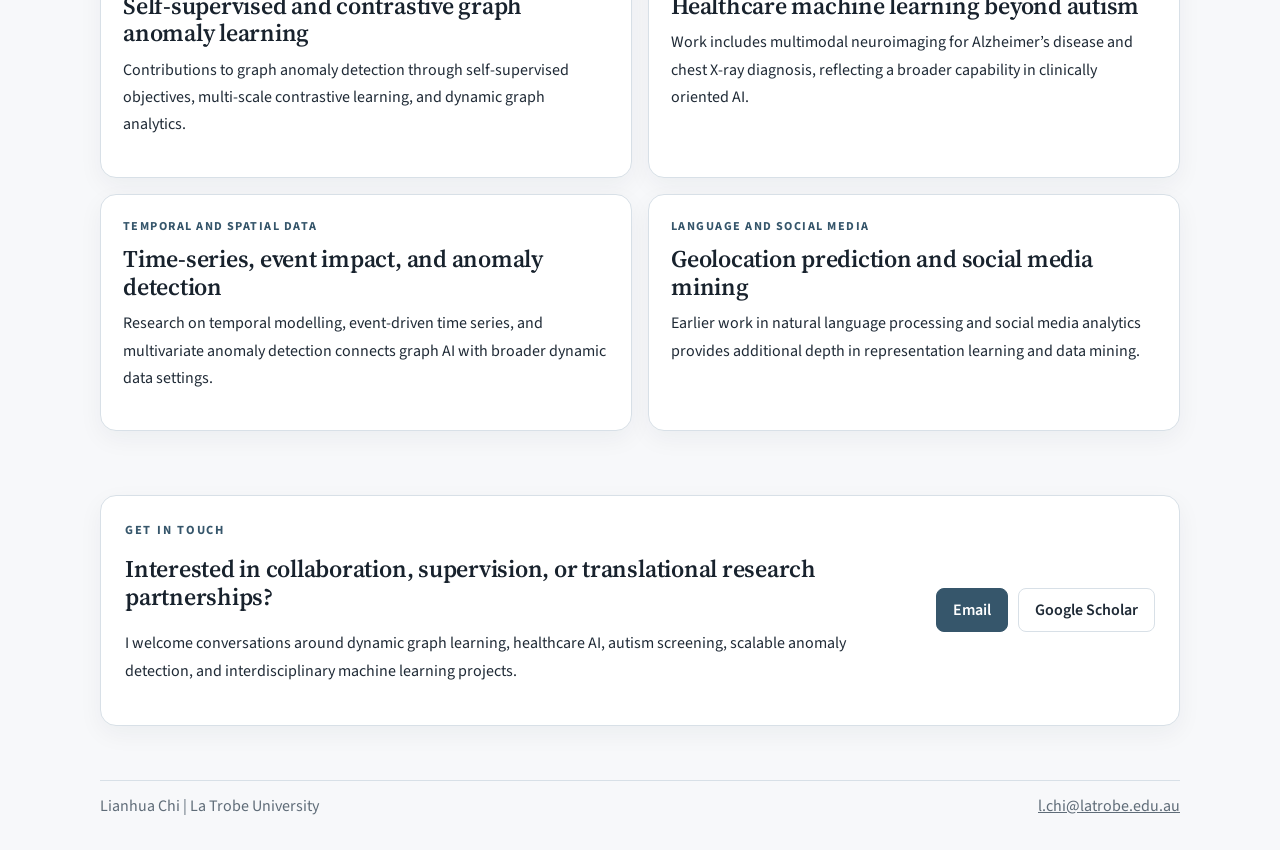
==== commit cff562c8: "Simplify site style and typography" ====
--- a/research.html
+++ b/research.html
@@ -11,7 +11,7 @@
     <link rel="preconnect" href="https://fonts.googleapis.com">
     <link rel="preconnect" href="https://fonts.gstatic.com" crossorigin>
     <link
-      href="https://fonts.googleapis.com/css2?family=Fraunces:wght@500;600;700&family=Manrope:wght@400;500;600;700;800&display=swap"
+      href="https://fonts.googleapis.com/css2?family=Source+Sans+3:wght@400;500;600;700&family=Source+Serif+4:wght@500;600;700&display=swap"
       rel="stylesheet"
     >
     <link rel="stylesheet" href="styles.css">
--- a/styles.css
+++ b/styles.css
@@ -1,21 +1,18 @@
 :root {
-  --bg: #f6f1e8;
-  --surface: rgba(255, 255, 255, 0.72);
-  --surface-strong: #ffffff;
-  --surface-dark: #0f2d2a;
-  --ink: #13211f;
-  --muted: #566764;
-  --line: rgba(19, 33, 31, 0.12);
-  --teal: #0e6b63;
-  --teal-deep: #0c4f4a;
-  --amber: #d98f2b;
-  --amber-soft: #f5d6ab;
-  --sage: #d9e8e1;
-  --radius-xl: 32px;
-  --radius-lg: 24px;
-  --radius-md: 18px;
-  --shadow: 0 30px 70px rgba(15, 45, 42, 0.12);
-  --container: min(1140px, calc(100vw - 40px));
+  --bg: #f7f8fa;
+  --surface: #ffffff;
+  --surface-soft: #fbfcfd;
+  --ink: #1f2a36;
+  --muted: #5f6c78;
+  --line: #d8e0e7;
+  --accent: #36566b;
+  --accent-soft: #eef3f6;
+  --accent-graph: #4b6678;
+  --accent-autism: #6a7a55;
+  --radius-lg: 16px;
+  --radius-md: 10px;
+  --shadow: 0 8px 24px rgba(24, 39, 56, 0.05);
+  --container: min(1080px, calc(100vw - 40px));
 }
 
 * {
@@ -30,24 +27,9 @@
   margin: 0;
   min-width: 320px;
   color: var(--ink);
-  font-family: "Manrope", sans-serif;
-  line-height: 1.65;
-  background:
-    radial-gradient(circle at top left, rgba(217, 232, 225, 0.85), transparent 34%),
-    radial-gradient(circle at right 12% top 12%, rgba(245, 214, 171, 0.75), transparent 26%),
-    linear-gradient(180deg, #fcfaf5 0%, #f3ece0 100%);
-}
-
-body::before {
-  position: fixed;
-  inset: 0;
-  z-index: -1;
-  content: "";
-  background-image:
-    linear-gradient(rgba(12, 79, 74, 0.03) 1px, transparent 1px),
-    linear-gradient(90deg, rgba(12, 79, 74, 0.03) 1px, transparent 1px);
-  background-size: 42px 42px;
-  mask-image: linear-gradient(180deg, rgba(0, 0, 0, 0.55), transparent 80%);
+  font-family: "Source Sans 3", sans-serif;
+  line-height: 1.7;
+  background: var(--bg);
 }
 
 a {
@@ -72,10 +54,11 @@
 h2,
 h3,
 h4 {
-  font-family: "Fraunces", serif;
+  color: #18222d;
+  font-family: "Source Serif 4", serif;
   font-weight: 600;
-  letter-spacing: -0.03em;
-  line-height: 1.05;
+  letter-spacing: -0.01em;
+  line-height: 1.15;
 }
 
 .container {
@@ -91,10 +74,8 @@
   position: sticky;
   top: 0;
   z-index: 20;
-  padding: 18px 0;
-  backdrop-filter: blur(18px);
-  background: rgba(252, 250, 245, 0.72);
-  border-bottom: 1px solid rgba(19, 33, 31, 0.06);
+  background: rgba(255, 255, 255, 0.96);
+  border-bottom: 1px solid var(--line);
 }
 
 .nav-row {
@@ -102,11 +83,12 @@
   align-items: center;
   justify-content: space-between;
   gap: 24px;
+  min-height: 72px;
 }
 
 .brand {
-  font-family: "Fraunces", serif;
-  font-size: 1.3rem;
+  font-family: "Source Serif 4", serif;
+  font-size: 1.55rem;
   font-weight: 600;
   text-decoration: none;
 }
@@ -115,60 +97,70 @@
   display: flex;
   flex-wrap: wrap;
   justify-content: flex-end;
-  gap: 12px;
+  gap: 8px;
 }
 
 .site-nav a {
-  padding: 10px 14px;
-  border-radius: 999px;
+  padding: 8px 12px;
+  border: 1px solid transparent;
+  border-radius: 8px;
+  color: var(--muted);
+  font-weight: 500;
   text-decoration: none;
-  color: var(--muted);
-  transition: background-color 0.2s ease, color 0.2s ease, transform 0.2s ease;
+  transition: color 0.2s ease, background-color 0.2s ease, border-color 0.2s ease;
 }
 
 .site-nav a:hover,
 .site-nav a[aria-current="page"] {
-  color: var(--ink);
-  background: rgba(12, 79, 74, 0.08);
-  transform: translateY(-1px);
+  color: var(--accent);
+  background: var(--accent-soft);
+  border-color: #dbe5eb;
 }
 
 .hero,
 .subpage-hero {
-  padding: 72px 0 40px;
+  padding: 56px 0 28px;
 }
 
 .hero-grid {
   display: grid;
-  grid-template-columns: minmax(0, 1.5fr) minmax(280px, 0.9fr);
-  gap: 32px;
-  align-items: center;
+  grid-template-columns: minmax(0, 1.35fr) minmax(280px, 0.8fr);
+  gap: 36px;
+  align-items: start;
 }
 
 .hero-copy h1,
 .subpage-hero h1 {
-  max-width: 14ch;
-  font-size: clamp(2.9rem, 7vw, 5.3rem);
-  margin-bottom: 20px;
+  margin-bottom: 18px;
+}
+
+.hero-copy h1 {
+  max-width: 13ch;
+  font-size: clamp(1.95rem, 3.8vw, 3rem);
+}
+
+.subpage-hero h1 {
+  max-width: 16ch;
+  font-size: clamp(1.9rem, 3.4vw, 2.8rem);
 }
 
 .lead,
 .lead-small {
   color: var(--muted);
-  font-size: 1.08rem;
+  font-size: 1.06rem;
 }
 
 .hero-copy .lead {
   max-width: 700px;
-  margin-bottom: 26px;
+  margin-bottom: 22px;
 }
 
 .eyebrow {
-  margin-bottom: 16px;
-  color: var(--teal);
-  font-size: 0.82rem;
-  font-weight: 800;
-  letter-spacing: 0.18em;
+  margin-bottom: 14px;
+  color: var(--accent);
+  font-size: 0.78rem;
+  font-weight: 700;
+  letter-spacing: 0.14em;
   text-transform: uppercase;
 }
 
@@ -176,39 +168,45 @@
 .button-stack {
   display: flex;
   flex-wrap: wrap;
-  gap: 12px;
+  gap: 10px;
 }
 
 .button {
   display: inline-flex;
   align-items: center;
   justify-content: center;
-  min-height: 48px;
-  padding: 0 18px;
-  border-radius: 999px;
-  border: 1px solid transparent;
-  font-weight: 700;
+  min-height: 44px;
+  padding: 0 16px;
+  border: 1px solid var(--line);
+  border-radius: 8px;
+  font-weight: 600;
   text-decoration: none;
-  transition: transform 0.2s ease, box-shadow 0.2s ease, border-color 0.2s ease, background-color 0.2s ease;
-}
-
-.button:hover {
-  transform: translateY(-2px);
+  transition: background-color 0.2s ease, border-color 0.2s ease, color 0.2s ease;
 }
 
 .button-primary {
   color: #ffffff;
-  background: linear-gradient(135deg, var(--teal) 0%, var(--teal-deep) 100%);
-  box-shadow: 0 18px 34px rgba(14, 107, 99, 0.24);
+  background: var(--accent);
+  border-color: var(--accent);
+}
+
+.button-primary:hover {
+  background: #29495d;
+  border-color: #29495d;
 }
 
 .button-secondary {
-  background: rgba(255, 255, 255, 0.76);
-  border-color: rgba(12, 79, 74, 0.12);
+  color: var(--ink);
+  background: #ffffff;
+}
+
+.button-secondary:hover {
+  background: #f3f6f8;
+  border-color: #cbd6de;
 }
 
 .micro-note {
-  margin-top: 16px;
+  margin-top: 14px;
   color: var(--muted);
   font-size: 0.92rem;
 }
@@ -222,22 +220,23 @@
 .publication-panel,
 .detail-panel,
 .pillar-card,
-.agenda-panel {
+.agenda-panel,
+.network-hub,
+.network-card {
   background: var(--surface);
-  border: 1px solid rgba(255, 255, 255, 0.55);
+  border: 1px solid var(--line);
   border-radius: var(--radius-lg);
   box-shadow: var(--shadow);
-  backdrop-filter: blur(10px);
 }
 
 .profile-card {
-  padding: 20px;
+  padding: 18px;
 }
 
 .profile-photo-frame {
   overflow: hidden;
-  border-radius: calc(var(--radius-lg) - 6px);
-  margin-bottom: 18px;
+  margin-bottom: 16px;
+  border-radius: 12px;
 }
 
 .profile-photo-frame img {
@@ -248,32 +247,33 @@
 
 .profile-role {
   margin-bottom: 6px;
-  color: var(--teal);
-  font-size: 0.85rem;
-  font-weight: 800;
-  letter-spacing: 0.16em;
+  color: var(--accent);
+  font-size: 0.78rem;
+  font-weight: 700;
+  letter-spacing: 0.12em;
   text-transform: uppercase;
 }
 
 .profile-org {
-  margin-bottom: 6px;
+  margin-bottom: 4px;
   color: var(--muted);
 }
 
 .tag-row {
   display: flex;
   flex-wrap: wrap;
-  gap: 10px;
-  margin-top: 18px;
+  gap: 8px;
+  margin-top: 16px;
 }
 
 .tag {
-  padding: 8px 12px;
+  padding: 6px 10px;
+  border: 1px solid #dbe4ea;
   border-radius: 999px;
-  background: rgba(12, 79, 74, 0.08);
-  color: var(--teal-deep);
+  background: #f6f8fa;
+  color: #445260;
   font-size: 0.82rem;
-  font-weight: 700;
+  font-weight: 600;
 }
 
 .metrics-section,
@@ -283,26 +283,27 @@
 .agenda-section,
 .detail-section,
 .collab-section {
-  padding: 34px 0 46px;
+  padding: 28px 0 36px;
 }
 
 .section-heading {
   display: grid;
-  gap: 10px;
-  margin-bottom: 28px;
+  gap: 8px;
+  margin-bottom: 24px;
 }
 
 .section-heading h2 {
-  max-width: 18ch;
-  font-size: clamp(2rem, 4vw, 3.4rem);
+  max-width: 20ch;
+  font-size: clamp(1.85rem, 3.8vw, 3rem);
 }
 
 .metrics-grid,
 .program-grid,
 .highlight-grid,
-.pillar-grid {
+.pillar-grid,
+.network-grid {
   display: grid;
-  gap: 18px;
+  gap: 16px;
 }
 
 .metrics-grid {
@@ -310,57 +311,58 @@
 }
 
 .metric-card {
-  padding: 24px;
+  padding: 22px;
   text-align: center;
 }
 
 .metric-value {
-  margin-bottom: 6px;
-  font-family: "Fraunces", serif;
-  font-size: clamp(2rem, 4vw, 3rem);
+  margin-bottom: 4px;
+  font-family: "Source Serif 4", serif;
+  font-size: clamp(2rem, 3vw, 2.8rem);
   font-weight: 600;
 }
 
 .metric-label {
   margin: 0;
   color: var(--muted);
-  font-weight: 700;
+  font-weight: 600;
 }
 
 .program-grid {
   grid-template-columns: repeat(2, minmax(0, 1fr));
 }
 
-.program-card {
-  position: relative;
-  overflow: hidden;
-  padding: 28px;
-}
-
-.program-card::before {
-  position: absolute;
-  inset: 0 auto auto 0;
-  width: 100%;
-  height: 6px;
-  content: "";
-}
-
-.accent-graph::before {
-  background: linear-gradient(90deg, var(--teal-deep), var(--teal));
-}
-
-.accent-autism::before {
-  background: linear-gradient(90deg, #af6d1e, var(--amber));
+.program-card,
+.highlight-card,
+.pillar-card,
+.network-hub,
+.network-card {
+  padding: 22px;
+}
+
+.program-card,
+.network-hub,
+.network-card {
+  border-top: 3px solid var(--accent);
+}
+
+.accent-graph {
+  border-top-color: var(--accent-graph);
+}
+
+.accent-autism {
+  border-top-color: var(--accent-autism);
 }
 
 .program-label,
 .highlight-kicker,
-.agenda-step {
-  margin-bottom: 10px;
-  color: var(--teal);
-  font-size: 0.82rem;
-  font-weight: 800;
-  letter-spacing: 0.16em;
+.agenda-step,
+.network-role {
+  margin-bottom: 8px;
+  color: var(--accent);
+  font-size: 0.76rem;
+  font-weight: 700;
+  letter-spacing: 0.12em;
   text-transform: uppercase;
 }
 
@@ -368,9 +370,11 @@
 .highlight-card h3,
 .pillar-card h3,
 .publication-item h4,
-.mini-card h3 {
-  margin-bottom: 12px;
-  font-size: 1.6rem;
+.mini-card h3,
+.network-hub h3,
+.network-card h3 {
+  margin-bottom: 10px;
+  font-size: 1.5rem;
 }
 
 .feature-list {
@@ -379,80 +383,37 @@
 }
 
 .feature-list li {
-  margin-bottom: 10px;
+  margin-bottom: 8px;
 }
 
 .feature-list.compact li {
-  margin-bottom: 8px;
+  margin-bottom: 6px;
 }
 
 .highlight-grid {
   grid-template-columns: repeat(2, minmax(0, 1fr));
 }
 
-.highlight-card {
-  padding: 26px;
-}
-
 .network-layout {
   display: grid;
-  grid-template-columns: minmax(300px, 0.95fr) minmax(0, 1.35fr);
-  gap: 18px;
-  align-items: stretch;
-}
-
-.network-hub,
-.network-card {
-  position: relative;
-  overflow: hidden;
-  padding: 26px;
-  background: var(--surface);
-  border: 1px solid rgba(255, 255, 255, 0.55);
-  border-radius: var(--radius-lg);
-  box-shadow: var(--shadow);
-  backdrop-filter: blur(10px);
-}
-
-.network-hub::before,
-.network-card::before {
-  position: absolute;
-  inset: 0 auto auto 0;
-  width: 100%;
-  height: 5px;
-  content: "";
-  background: linear-gradient(90deg, var(--teal-deep), var(--amber));
-}
-
-.network-hub h3,
-.network-card h3 {
-  margin-bottom: 12px;
-  font-size: 1.45rem;
+  grid-template-columns: minmax(280px, 0.92fr) minmax(0, 1.35fr);
+  gap: 16px;
+  align-items: start;
 }
 
 .network-grid {
-  display: grid;
   grid-template-columns: repeat(2, minmax(0, 1fr));
-  gap: 18px;
 }
 
 .network-grid-inline {
   margin-top: 8px;
 }
 
-.network-role {
-  margin-bottom: 10px;
-  color: var(--teal);
-  font-size: 0.8rem;
-  font-weight: 800;
-  letter-spacing: 0.16em;
-  text-transform: uppercase;
-}
-
 .inline-link {
   display: inline-flex;
-  margin-top: 10px;
-  color: var(--teal-deep);
-  font-weight: 800;
+  margin-top: 8px;
+  color: var(--accent);
+  font-weight: 600;
   text-decoration: none;
 }
 
@@ -461,38 +422,40 @@
 }
 
 .network-panel {
-  margin-top: 24px;
+  margin-top: 22px;
 }
 
 .agenda-grid,
 .detail-grid,
 .footer-row {
   display: grid;
-  gap: 22px;
+  gap: 20px;
 }
 
 .agenda-grid {
-  grid-template-columns: minmax(0, 1fr) minmax(320px, 0.95fr);
+  grid-template-columns: minmax(0, 1fr) minmax(300px, 0.9fr);
   align-items: start;
 }
 
 .agenda-panel {
-  display: grid;
-  gap: 1px;
   overflow: hidden;
 }
 
 .agenda-item {
-  padding: 18px 22px;
-  background: rgba(255, 255, 255, 0.75);
+  padding: 18px 20px;
+  border-bottom: 1px solid var(--line);
+}
+
+.agenda-item:last-child {
+  border-bottom: 0;
 }
 
 .collab-card {
   display: grid;
-  grid-template-columns: minmax(0, 1.4fr) auto;
-  gap: 22px;
+  grid-template-columns: minmax(0, 1.35fr) auto;
+  gap: 20px;
   align-items: center;
-  padding: 28px;
+  padding: 24px;
 }
 
 .subpage-hero .lead {
@@ -500,9 +463,9 @@
 }
 
 .detail-grid {
-  grid-template-columns: minmax(0, 1.25fr) minmax(280px, 0.75fr);
+  grid-template-columns: minmax(0, 1.2fr) minmax(260px, 0.8fr);
   align-items: start;
-  margin-bottom: 26px;
+  margin-bottom: 22px;
 }
 
 .detail-copy p:last-child {
@@ -511,17 +474,16 @@
 
 .mini-card,
 .detail-panel {
-  padding: 24px;
+  padding: 22px;
 }
 
 .pillar-grid {
   grid-template-columns: repeat(2, minmax(0, 1fr));
-  margin-bottom: 22px;
-}
-
-.pillar-card,
+  margin-bottom: 20px;
+}
+
 .publication-panel {
-  padding: 24px;
+  padding: 22px;
 }
 
 .publication-list {
@@ -545,18 +507,18 @@
 }
 
 .alt-surface {
-  background: linear-gradient(180deg, rgba(14, 107, 99, 0.06), rgba(217, 232, 225, 0.1));
+  background: #f2f5f7;
 }
 
 .site-footer {
-  padding: 24px 0 34px;
+  padding: 18px 0 30px;
 }
 
 .footer-row {
   grid-template-columns: repeat(2, minmax(0, 1fr));
   align-items: center;
-  padding-top: 14px;
-  border-top: 1px solid rgba(19, 33, 31, 0.09);
+  padding-top: 12px;
+  border-top: 1px solid var(--line);
   color: var(--muted);
 }
 
@@ -577,8 +539,8 @@
     grid-template-columns: 1fr;
   }
 
+  .metrics-grid,
   .program-grid,
-  .metrics-grid,
   .highlight-grid,
   .pillar-grid,
   .network-grid,
@@ -587,7 +549,8 @@
   }
 
   .hero-copy h1,
-  .subpage-hero h1 {
+  .subpage-hero h1,
+  .section-heading h2 {
     max-width: none;
   }
 
@@ -603,12 +566,13 @@
 
   .hero,
   .subpage-hero {
-    padding-top: 42px;
+    padding-top: 36px;
   }
 
   .nav-row {
     flex-direction: column;
     align-items: flex-start;
+    padding: 14px 0;
   }
 
   .site-nav {
@@ -616,8 +580,8 @@
     justify-content: flex-start;
   }
 
+  .metrics-grid,
   .program-grid,
-  .metrics-grid,
   .highlight-grid,
   .pillar-grid,
   .network-grid,
@@ -625,10 +589,6 @@
     grid-template-columns: 1fr;
   }
 
-  .section-heading h2 {
-    max-width: none;
-  }
-
   .site-nav a,
   .button {
     width: 100%;
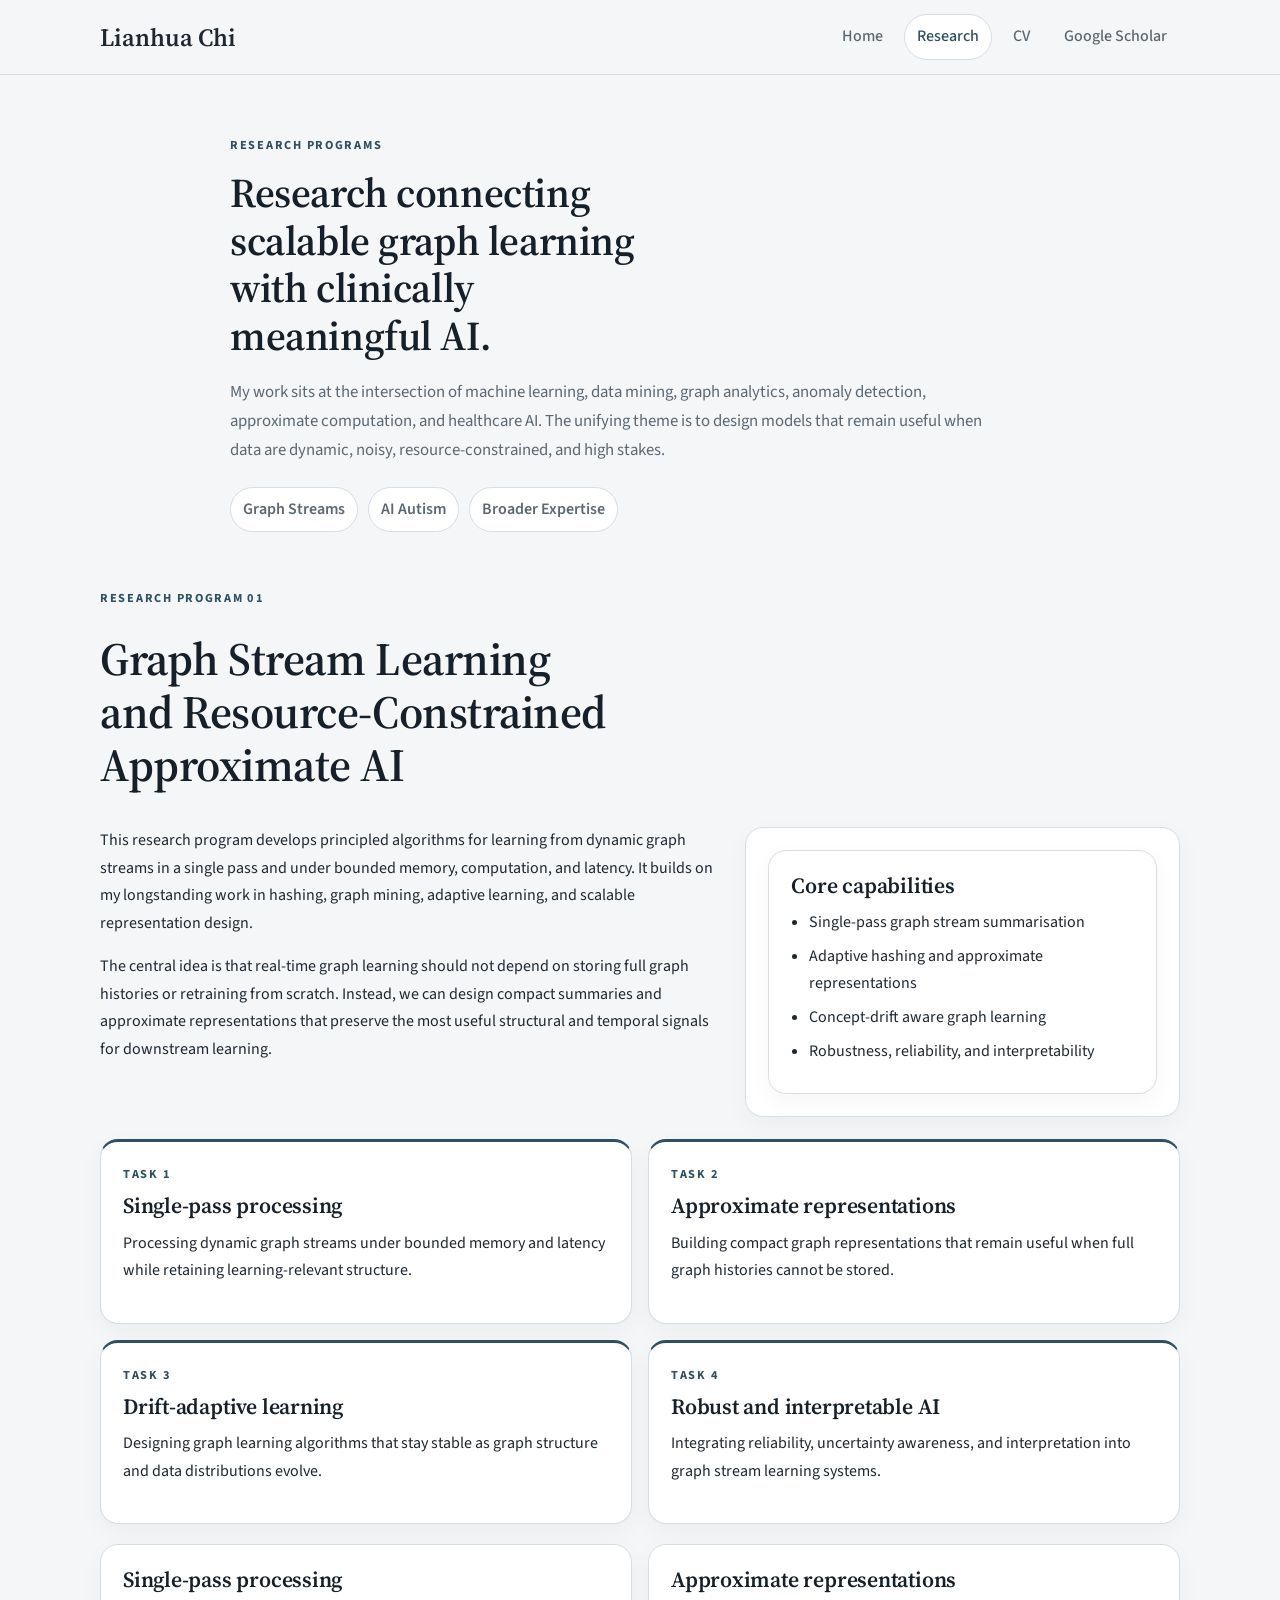
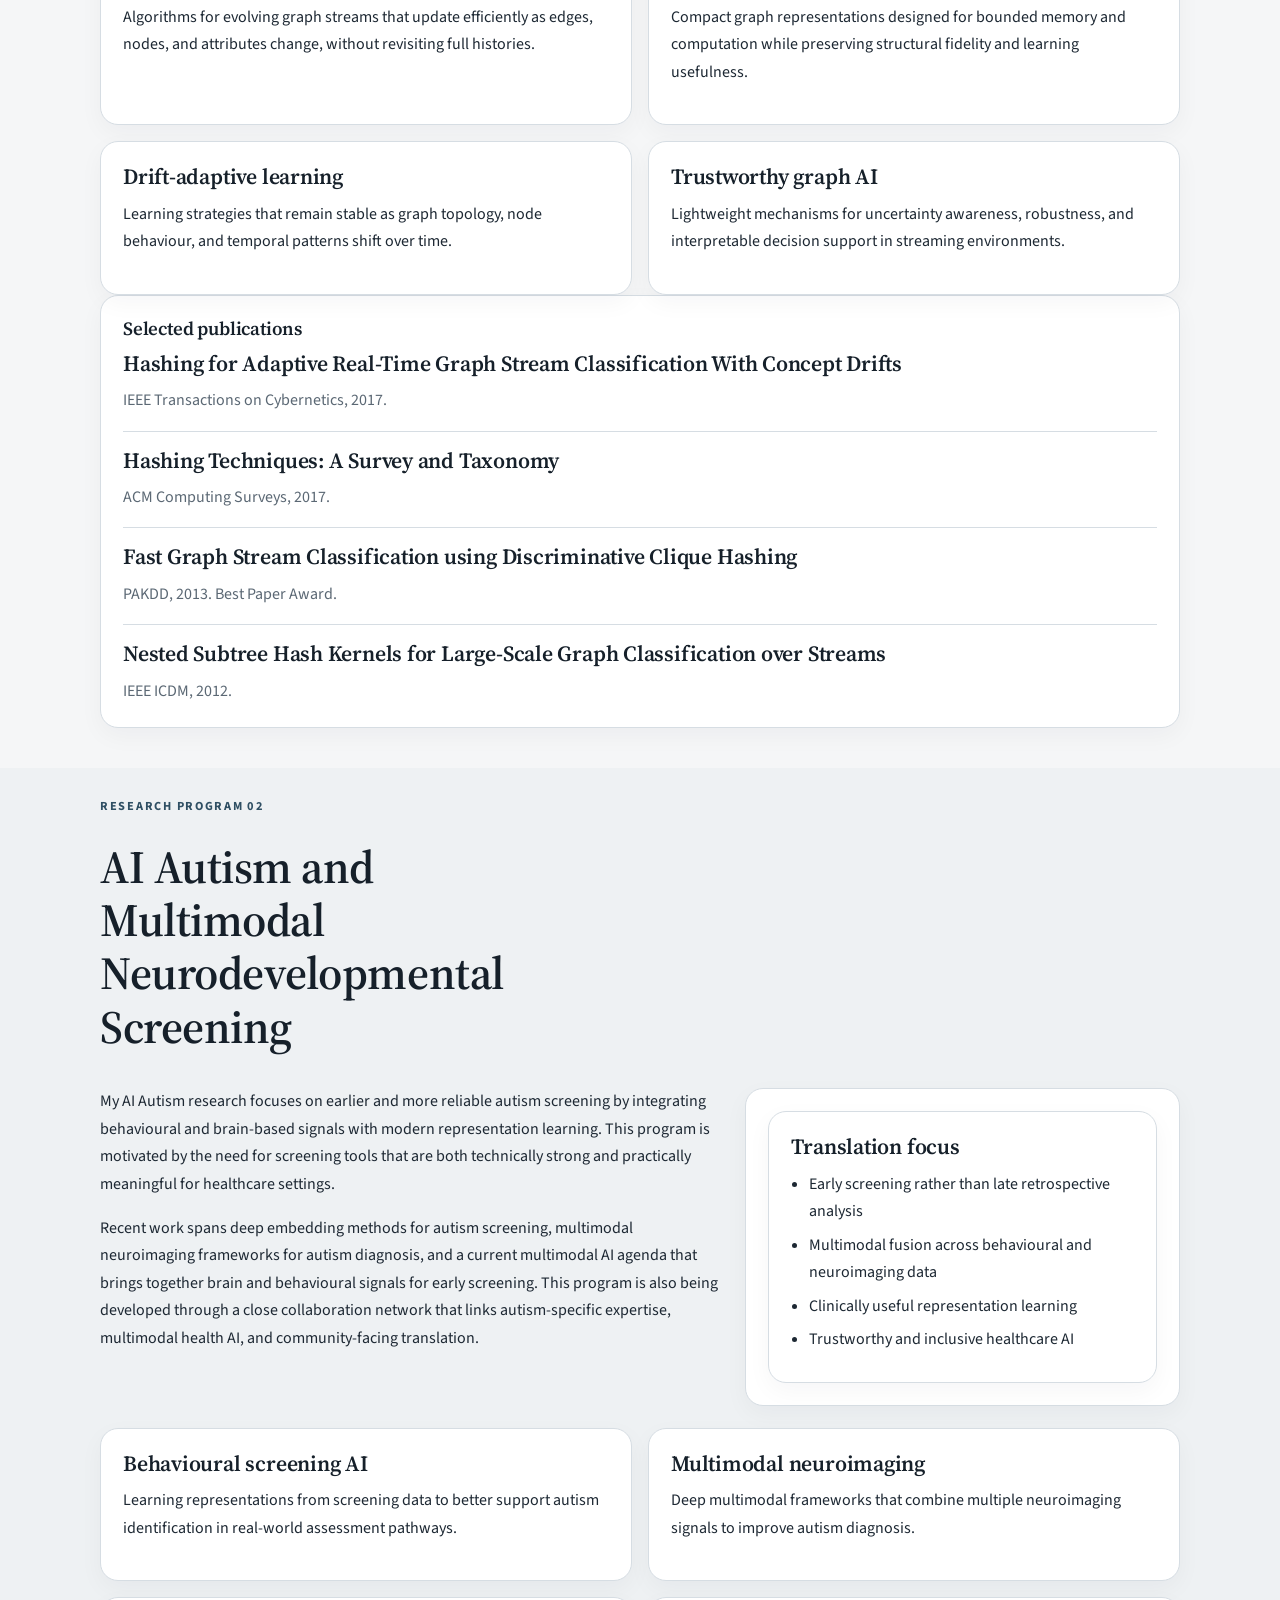
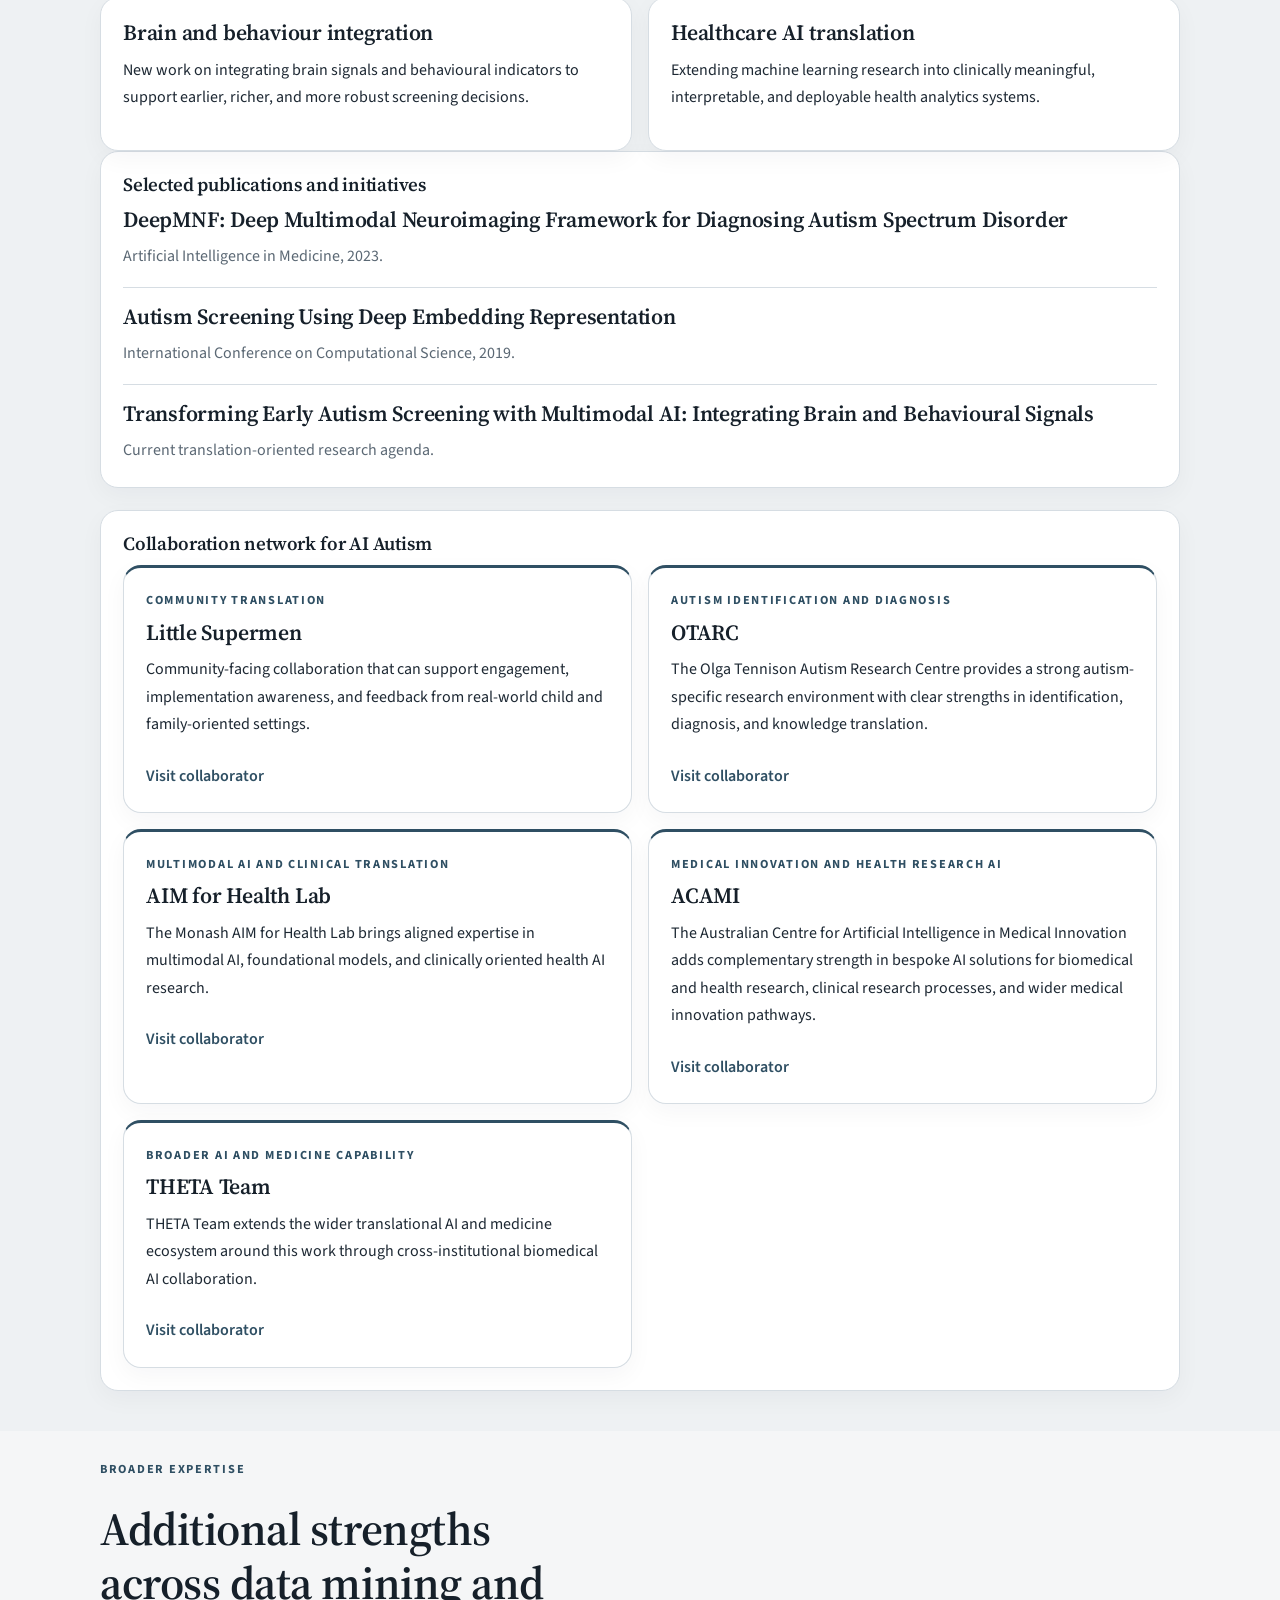
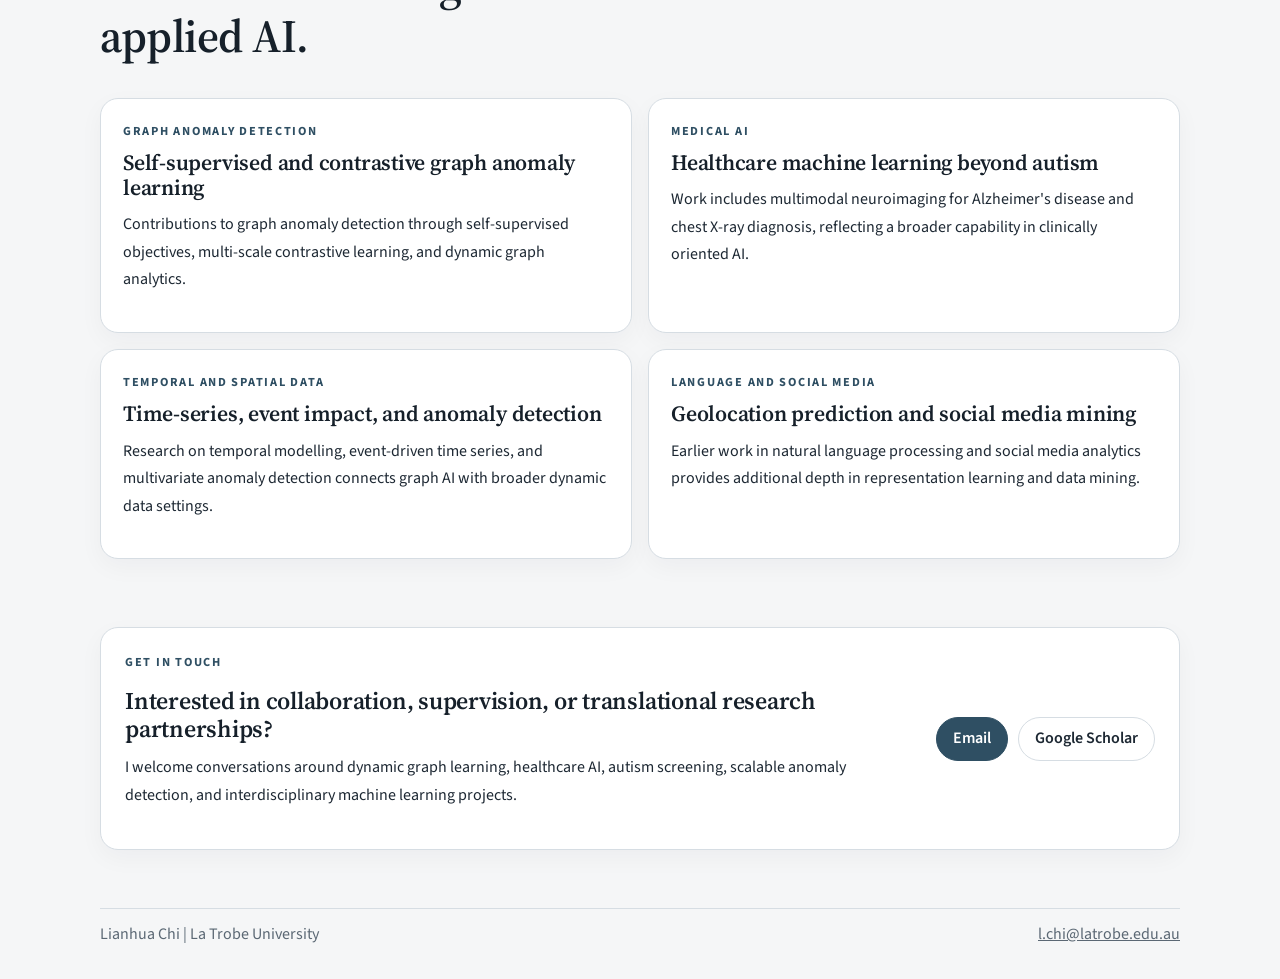
==== commit 42dd408c: "Refine site with academic tabbed layout" ====
--- a/research.html
+++ b/research.html
@@ -15,6 +15,7 @@
       rel="stylesheet"
     >
     <link rel="stylesheet" href="styles.css">
+    <script src="main.js" defer></script>
   </head>
   <body class="page-research">
     <div class="page-shell">
@@ -34,16 +35,22 @@
         <section class="subpage-hero">
           <div class="container narrow">
             <p class="eyebrow">Research Programs</p>
-            <h1>Research that connects scalable graph learning with clinically meaningful AI.</h1>
+            <h1>Research connecting scalable graph learning with clinically meaningful AI.</h1>
             <p class="lead">
               My work sits at the intersection of machine learning, data mining, graph analytics, anomaly detection,
               approximate computation, and healthcare AI. The unifying theme is to design models that remain useful when
               data are dynamic, noisy, resource-constrained, and high stakes.
             </p>
-          </div>
-        </section>
-
-        <section class="detail-section">
+
+            <div class="section-pills" aria-label="Research sections">
+              <a class="section-pill" href="#graph-streams">Graph Streams</a>
+              <a class="section-pill" href="#ai-autism">AI Autism</a>
+              <a class="section-pill" href="#broader-expertise">Broader Expertise</a>
+            </div>
+          </div>
+        </section>
+
+        <section class="detail-section" id="graph-streams">
           <div class="container">
             <div class="section-heading">
               <p class="eyebrow">Research Program 01</p>
@@ -75,6 +82,29 @@
               </div>
             </div>
 
+            <div class="task-grid">
+              <article class="task-card">
+                <p class="card-label">Task 1</p>
+                <h3>Single-pass processing</h3>
+                <p>Processing dynamic graph streams under bounded memory and latency while retaining learning-relevant structure.</p>
+              </article>
+              <article class="task-card">
+                <p class="card-label">Task 2</p>
+                <h3>Approximate representations</h3>
+                <p>Building compact graph representations that remain useful when full graph histories cannot be stored.</p>
+              </article>
+              <article class="task-card">
+                <p class="card-label">Task 3</p>
+                <h3>Drift-adaptive learning</h3>
+                <p>Designing graph learning algorithms that stay stable as graph structure and data distributions evolve.</p>
+              </article>
+              <article class="task-card">
+                <p class="card-label">Task 4</p>
+                <h3>Robust and interpretable AI</h3>
+                <p>Integrating reliability, uncertainty awareness, and interpretation into graph stream learning systems.</p>
+              </article>
+            </div>
+
             <div class="pillar-grid">
               <article class="pillar-card">
                 <h3>Single-pass processing</h3>
@@ -130,7 +160,7 @@
           </div>
         </section>
 
-        <section class="detail-section alt-surface">
+        <section class="detail-section alt-surface" id="ai-autism">
           <div class="container">
             <div class="section-heading">
               <p class="eyebrow">Research Program 02</p>
@@ -178,7 +208,7 @@
                 </p>
               </article>
               <article class="pillar-card">
-                <h3>Brain + behaviour integration</h3>
+                <h3>Brain and behaviour integration</h3>
                 <p>
                   New work on integrating brain signals and behavioural indicators to support earlier, richer, and more
                   robust screening decisions.
@@ -206,7 +236,7 @@
                 </article>
                 <article class="publication-item">
                   <h4>Transforming Early Autism Screening with Multimodal AI: Integrating Brain and Behavioural Signals</h4>
-                  <p>CSIRO Industry PhD project, 2026-2029.</p>
+                  <p>Current translation-oriented research agenda.</p>
                 </article>
               </div>
             </div>
@@ -256,10 +286,10 @@
                 </article>
 
                 <article class="network-card">
-                  <p class="network-role">Broader AI + Medicine Capability</p>
+                  <p class="network-role">Broader AI and Medicine Capability</p>
                   <h3>THETA Team</h3>
                   <p>
-                    THETA Team extends the wider translational AI + medicine ecosystem around this work through
+                    THETA Team extends the wider translational AI and medicine ecosystem around this work through
                     cross-institutional biomedical AI collaboration.
                   </p>
                   <a class="inline-link" href="https://www.thetateam.net/index.html">Visit collaborator</a>
@@ -269,7 +299,7 @@
           </div>
         </section>
 
-        <section class="detail-section">
+        <section class="detail-section" id="broader-expertise">
           <div class="container">
             <div class="section-heading">
               <p class="eyebrow">Broader Expertise</p>
@@ -278,7 +308,7 @@
 
             <div class="highlight-grid">
               <article class="highlight-card">
-                <p class="highlight-kicker">Graph Anomaly Detection</p>
+                <p class="card-label">Graph Anomaly Detection</p>
                 <h3>Self-supervised and contrastive graph anomaly learning</h3>
                 <p>
                   Contributions to graph anomaly detection through self-supervised objectives, multi-scale contrastive
@@ -286,15 +316,15 @@
                 </p>
               </article>
               <article class="highlight-card">
-                <p class="highlight-kicker">Medical AI</p>
+                <p class="card-label">Medical AI</p>
                 <h3>Healthcare machine learning beyond autism</h3>
                 <p>
-                  Work includes multimodal neuroimaging for Alzheimer’s disease and chest X-ray diagnosis, reflecting a
+                  Work includes multimodal neuroimaging for Alzheimer's disease and chest X-ray diagnosis, reflecting a
                   broader capability in clinically oriented AI.
                 </p>
               </article>
               <article class="highlight-card">
-                <p class="highlight-kicker">Temporal and Spatial Data</p>
+                <p class="card-label">Temporal and Spatial Data</p>
                 <h3>Time-series, event impact, and anomaly detection</h3>
                 <p>
                   Research on temporal modelling, event-driven time series, and multivariate anomaly detection connects
@@ -302,7 +332,7 @@
                 </p>
               </article>
               <article class="highlight-card">
-                <p class="highlight-kicker">Language and Social Media</p>
+                <p class="card-label">Language and Social Media</p>
                 <h3>Geolocation prediction and social media mining</h3>
                 <p>
                   Earlier work in natural language processing and social media analytics provides additional depth in
--- a/styles.css
+++ b/styles.css
@@ -1,17 +1,19 @@
 :root {
-  --bg: #f7f8fa;
+  --bg: #f5f6f7;
+  --bg-alt: #eef1f3;
   --surface: #ffffff;
-  --surface-soft: #fbfcfd;
-  --ink: #1f2a36;
-  --muted: #5f6c78;
-  --line: #d8e0e7;
-  --accent: #36566b;
-  --accent-soft: #eef3f6;
-  --accent-graph: #4b6678;
-  --accent-autism: #6a7a55;
-  --radius-lg: 16px;
-  --radius-md: 10px;
-  --shadow: 0 8px 24px rgba(24, 39, 56, 0.05);
+  --surface-soft: #fafbfc;
+  --ink: #1d2833;
+  --muted: #5b6874;
+  --line: #d6dde3;
+  --line-strong: #c5cfd8;
+  --accent: #2f4f63;
+  --accent-soft: #eaf0f4;
+  --accent-graph: #4b6477;
+  --accent-autism: #667654;
+  --radius-lg: 18px;
+  --radius-md: 12px;
+  --shadow: 0 8px 24px rgba(21, 33, 46, 0.04);
   --container: min(1080px, calc(100vw - 40px));
 }
 
@@ -26,10 +28,10 @@
 body {
   margin: 0;
   min-width: 320px;
+  background: var(--bg);
   color: var(--ink);
   font-family: "Source Sans 3", sans-serif;
-  line-height: 1.7;
-  background: var(--bg);
+  line-height: 1.72;
 }
 
 a {
@@ -46,7 +48,9 @@
 h3,
 h4,
 p,
-ul {
+ul,
+dl,
+dd {
   margin-top: 0;
 }
 
@@ -54,11 +58,12 @@
 h2,
 h3,
 h4 {
-  color: #18222d;
+  margin-bottom: 0.7rem;
+  color: #16202a;
   font-family: "Source Serif 4", serif;
   font-weight: 600;
   letter-spacing: -0.01em;
-  line-height: 1.15;
+  line-height: 1.16;
 }
 
 .container {
@@ -70,12 +75,17 @@
   max-width: 820px;
 }
 
+.page-shell {
+  min-height: 100vh;
+}
+
 .site-header {
   position: sticky;
   top: 0;
-  z-index: 20;
-  background: rgba(255, 255, 255, 0.96);
-  border-bottom: 1px solid var(--line);
+  z-index: 30;
+  background: rgba(245, 246, 247, 0.96);
+  backdrop-filter: blur(10px);
+  border-bottom: 1px solid rgba(214, 221, 227, 0.92);
 }
 
 .nav-row {
@@ -83,7 +93,7 @@
   align-items: center;
   justify-content: space-between;
   gap: 24px;
-  min-height: 72px;
+  min-height: 74px;
 }
 
 .brand {
@@ -103,7 +113,7 @@
 .site-nav a {
   padding: 8px 12px;
   border: 1px solid transparent;
-  border-radius: 8px;
+  border-radius: 999px;
   color: var(--muted);
   font-weight: 500;
   text-decoration: none;
@@ -112,20 +122,20 @@
 
 .site-nav a:hover,
 .site-nav a[aria-current="page"] {
+  background: var(--surface);
   color: var(--accent);
-  background: var(--accent-soft);
-  border-color: #dbe5eb;
+  border-color: var(--line);
 }
 
 .hero,
 .subpage-hero {
-  padding: 56px 0 28px;
+  padding: 60px 0 28px;
 }
 
 .hero-grid {
   display: grid;
-  grid-template-columns: minmax(0, 1.35fr) minmax(280px, 0.8fr);
-  gap: 36px;
+  grid-template-columns: minmax(0, 1.35fr) minmax(300px, 0.82fr);
+  gap: 38px;
   align-items: start;
 }
 
@@ -135,33 +145,80 @@
 }
 
 .hero-copy h1 {
-  max-width: 13ch;
-  font-size: clamp(1.95rem, 3.8vw, 3rem);
+  max-width: 13.5ch;
+  font-size: clamp(2.05rem, 3.8vw, 3.15rem);
 }
 
 .subpage-hero h1 {
-  max-width: 16ch;
-  font-size: clamp(1.9rem, 3.4vw, 2.8rem);
+  max-width: 20ch;
+  font-size: clamp(1.95rem, 3.2vw, 2.85rem);
 }
 
 .lead,
 .lead-small {
   color: var(--muted);
-  font-size: 1.06rem;
+  font-size: 1.05rem;
 }
 
 .hero-copy .lead {
   max-width: 700px;
-  margin-bottom: 22px;
-}
-
-.eyebrow {
-  margin-bottom: 14px;
+  margin-bottom: 20px;
+}
+
+.eyebrow,
+.card-label,
+.mini-label,
+.network-role,
+.profile-role {
   color: var(--accent);
-  font-size: 0.78rem;
+  font-size: 0.77rem;
   font-weight: 700;
   letter-spacing: 0.14em;
   text-transform: uppercase;
+}
+
+.eyebrow {
+  margin-bottom: 14px;
+}
+
+.card-label,
+.mini-label,
+.network-role,
+.profile-role {
+  margin-bottom: 8px;
+}
+
+.hero-highlights {
+  display: grid;
+  grid-template-columns: repeat(2, minmax(0, 1fr));
+  gap: 12px;
+  margin-bottom: 22px;
+}
+
+.hero-highlight,
+.profile-card,
+.focus-card,
+.mini-card,
+.detail-panel,
+.publication-panel,
+.pillar-card,
+.highlight-card,
+.task-card,
+.network-hub,
+.network-card,
+.collab-card {
+  background: var(--surface);
+  border: 1px solid var(--line);
+  border-radius: var(--radius-lg);
+  box-shadow: var(--shadow);
+}
+
+.hero-highlight {
+  padding: 16px 18px;
+}
+
+.hero-highlight p:last-child {
+  margin-bottom: 0;
 }
 
 .button-row,
@@ -178,55 +235,30 @@
   min-height: 44px;
   padding: 0 16px;
   border: 1px solid var(--line);
-  border-radius: 8px;
+  border-radius: 999px;
   font-weight: 600;
   text-decoration: none;
   transition: background-color 0.2s ease, border-color 0.2s ease, color 0.2s ease;
 }
 
 .button-primary {
+  background: var(--accent);
   color: #ffffff;
-  background: var(--accent);
   border-color: var(--accent);
 }
 
 .button-primary:hover {
-  background: #29495d;
-  border-color: #29495d;
+  background: #274455;
+  border-color: #274455;
 }
 
 .button-secondary {
-  color: var(--ink);
-  background: #ffffff;
+  background: var(--surface);
 }
 
 .button-secondary:hover {
-  background: #f3f6f8;
-  border-color: #cbd6de;
-}
-
-.micro-note {
-  margin-top: 14px;
-  color: var(--muted);
-  font-size: 0.92rem;
-}
-
-.profile-card,
-.collab-card,
-.program-card,
-.metric-card,
-.highlight-card,
-.mini-card,
-.publication-panel,
-.detail-panel,
-.pillar-card,
-.agenda-panel,
-.network-hub,
-.network-card {
-  background: var(--surface);
-  border: 1px solid var(--line);
-  border-radius: var(--radius-lg);
-  box-shadow: var(--shadow);
+  background: var(--surface-soft);
+  border-color: var(--line-strong);
 }
 
 .profile-card {
@@ -234,28 +266,41 @@
 }
 
 .profile-photo-frame {
+  margin-bottom: 18px;
+  border-radius: 14px;
   overflow: hidden;
-  margin-bottom: 16px;
-  border-radius: 12px;
+  background: #e5eaef;
 }
 
 .profile-photo-frame img {
   width: 100%;
-  aspect-ratio: 1 / 1;
-  object-fit: cover;
-}
-
-.profile-role {
-  margin-bottom: 6px;
-  color: var(--accent);
-  font-size: 0.78rem;
-  font-weight: 700;
-  letter-spacing: 0.12em;
-  text-transform: uppercase;
+  height: auto;
 }
 
 .profile-org {
   margin-bottom: 4px;
+  color: var(--muted);
+}
+
+.profile-facts {
+  display: grid;
+  gap: 10px;
+  margin: 18px 0 0;
+}
+
+.profile-facts div {
+  padding-top: 10px;
+  border-top: 1px solid var(--line);
+}
+
+.profile-facts dt {
+  margin-bottom: 4px;
+  font-size: 0.9rem;
+  font-weight: 700;
+}
+
+.profile-facts dd {
+  margin-bottom: 0;
   color: var(--muted);
 }
 
@@ -263,27 +308,24 @@
   display: flex;
   flex-wrap: wrap;
   gap: 8px;
-  margin-top: 16px;
+  margin-top: 18px;
 }
 
 .tag {
   padding: 6px 10px;
-  border: 1px solid #dbe4ea;
+  border: 1px solid var(--line);
   border-radius: 999px;
-  background: #f6f8fa;
-  color: #445260;
+  background: var(--surface-soft);
+  color: #44515d;
   font-size: 0.82rem;
   font-weight: 600;
 }
 
-.metrics-section,
-.programs-section,
-.network-section,
-.highlights-section,
-.agenda-section,
+.focus-section,
+.tabs-section,
 .detail-section,
 .collab-section {
-  padding: 28px 0 36px;
+  padding: 28px 0 40px;
 }
 
 .section-heading {
@@ -292,113 +334,175 @@
   margin-bottom: 24px;
 }
 
+.section-heading-compact {
+  margin-bottom: 18px;
+}
+
 .section-heading h2 {
-  max-width: 20ch;
-  font-size: clamp(1.85rem, 3.8vw, 3rem);
-}
-
-.metrics-grid,
-.program-grid,
+  max-width: 22ch;
+  font-size: clamp(1.85rem, 3.6vw, 3rem);
+}
+
+.focus-grid,
 .highlight-grid,
 .pillar-grid,
+.task-grid,
 .network-grid {
   display: grid;
   gap: 16px;
 }
 
-.metrics-grid {
-  grid-template-columns: repeat(4, minmax(0, 1fr));
-}
-
-.metric-card {
-  padding: 22px;
-  text-align: center;
-}
-
-.metric-value {
-  margin-bottom: 4px;
-  font-family: "Source Serif 4", serif;
-  font-size: clamp(2rem, 3vw, 2.8rem);
-  font-weight: 600;
-}
-
-.metric-label {
-  margin: 0;
-  color: var(--muted);
-  font-weight: 600;
-}
-
-.program-grid {
-  grid-template-columns: repeat(2, minmax(0, 1fr));
-}
-
-.program-card,
+.focus-grid {
+  grid-template-columns: repeat(3, minmax(0, 1fr));
+}
+
+.focus-card,
 .highlight-card,
 .pillar-card,
-.network-hub,
-.network-card {
+.task-card,
+.network-card,
+.network-hub {
   padding: 22px;
 }
 
-.program-card,
+.focus-card {
+  border-top: 3px solid var(--accent);
+}
+
+.focus-card-graph {
+  border-top-color: var(--accent-graph);
+}
+
+.focus-card-autism {
+  border-top-color: var(--accent-autism);
+}
+
+.tabs-shell {
+  padding: 18px;
+  background: var(--surface);
+  border: 1px solid var(--line);
+  border-radius: 24px;
+  box-shadow: var(--shadow);
+}
+
+.tab-list {
+  display: flex;
+  flex-wrap: wrap;
+  gap: 10px;
+  margin-bottom: 18px;
+  padding-bottom: 16px;
+  border-bottom: 1px solid var(--line);
+}
+
+.tab-button {
+  padding: 10px 14px;
+  border: 1px solid var(--line);
+  border-radius: 999px;
+  background: var(--surface-soft);
+  color: var(--muted);
+  font: inherit;
+  font-weight: 600;
+  cursor: pointer;
+  transition: background-color 0.2s ease, color 0.2s ease, border-color 0.2s ease;
+}
+
+.tab-button:hover,
+.tab-button:focus-visible {
+  outline: none;
+  border-color: var(--line-strong);
+  color: var(--accent);
+}
+
+.tab-button.is-active {
+  background: var(--accent-soft);
+  border-color: #c8d6e0;
+  color: var(--accent);
+}
+
+.panel-layout {
+  display: grid;
+  grid-template-columns: minmax(0, 1.25fr) minmax(260px, 0.75fr);
+  gap: 18px;
+}
+
+.panel-intro {
+  margin-bottom: 18px;
+  color: var(--muted);
+  font-size: 1.03rem;
+}
+
+.panel-block + .panel-block {
+  margin-top: 18px;
+}
+
+.panel-side {
+  display: grid;
+  gap: 16px;
+  align-content: start;
+}
+
+.mini-card,
+.detail-panel,
+.publication-panel {
+  padding: 22px;
+}
+
+.mini-card h3,
+.focus-card h3,
+.highlight-card h3,
+.pillar-card h3,
+.task-card h3,
+.publication-item h4,
+.network-hub h3,
+.network-card h3 {
+  font-size: 1.36rem;
+}
+
+.feature-list {
+  margin-bottom: 0;
+  padding-left: 18px;
+}
+
+.feature-list li {
+  margin-bottom: 8px;
+}
+
+.feature-list.compact li {
+  margin-bottom: 6px;
+}
+
+.publication-list {
+  display: grid;
+  gap: 16px;
+}
+
+.publication-item {
+  padding: 0 0 16px;
+  border-bottom: 1px solid var(--line);
+}
+
+.publication-item:last-child {
+  padding-bottom: 0;
+  border-bottom: 0;
+}
+
+.publication-item p {
+  margin-bottom: 0;
+  color: var(--muted);
+}
+
+.compact-list {
+  gap: 14px;
+}
+
+.network-panel-shell {
+  display: grid;
+  gap: 16px;
+}
+
 .network-hub,
 .network-card {
   border-top: 3px solid var(--accent);
-}
-
-.accent-graph {
-  border-top-color: var(--accent-graph);
-}
-
-.accent-autism {
-  border-top-color: var(--accent-autism);
-}
-
-.program-label,
-.highlight-kicker,
-.agenda-step,
-.network-role {
-  margin-bottom: 8px;
-  color: var(--accent);
-  font-size: 0.76rem;
-  font-weight: 700;
-  letter-spacing: 0.12em;
-  text-transform: uppercase;
-}
-
-.program-card h3,
-.highlight-card h3,
-.pillar-card h3,
-.publication-item h4,
-.mini-card h3,
-.network-hub h3,
-.network-card h3 {
-  margin-bottom: 10px;
-  font-size: 1.5rem;
-}
-
-.feature-list {
-  padding-left: 18px;
-  margin-bottom: 0;
-}
-
-.feature-list li {
-  margin-bottom: 8px;
-}
-
-.feature-list.compact li {
-  margin-bottom: 6px;
-}
-
-.highlight-grid {
-  grid-template-columns: repeat(2, minmax(0, 1fr));
-}
-
-.network-layout {
-  display: grid;
-  grid-template-columns: minmax(280px, 0.92fr) minmax(0, 1.35fr);
-  gap: 16px;
-  align-items: start;
 }
 
 .network-grid {
@@ -421,93 +525,78 @@
   text-decoration: underline;
 }
 
+.subpage-hero .lead {
+  max-width: 760px;
+}
+
+.section-pills {
+  display: flex;
+  flex-wrap: wrap;
+  gap: 10px;
+  margin-top: 22px;
+}
+
+.section-pill {
+  padding: 8px 12px;
+  border: 1px solid var(--line);
+  border-radius: 999px;
+  background: var(--surface);
+  color: var(--muted);
+  font-weight: 600;
+  text-decoration: none;
+}
+
+.section-pill:hover {
+  color: var(--accent);
+  border-color: var(--line-strong);
+}
+
+.detail-grid,
+.collab-card,
+.footer-row {
+  display: grid;
+  gap: 20px;
+}
+
+.detail-grid {
+  grid-template-columns: minmax(0, 1.18fr) minmax(260px, 0.82fr);
+  align-items: start;
+  margin-bottom: 22px;
+}
+
+.detail-copy p:last-child {
+  margin-bottom: 0;
+}
+
+.task-grid,
+.pillar-grid {
+  grid-template-columns: repeat(2, minmax(0, 1fr));
+}
+
+.task-grid {
+  margin-bottom: 20px;
+}
+
+.task-card {
+  border-top: 3px solid var(--accent);
+}
+
+.highlight-grid {
+  grid-template-columns: repeat(2, minmax(0, 1fr));
+}
+
 .network-panel {
   margin-top: 22px;
 }
 
-.agenda-grid,
-.detail-grid,
-.footer-row {
-  display: grid;
-  gap: 20px;
-}
-
-.agenda-grid {
-  grid-template-columns: minmax(0, 1fr) minmax(300px, 0.9fr);
-  align-items: start;
-}
-
-.agenda-panel {
-  overflow: hidden;
-}
-
-.agenda-item {
-  padding: 18px 20px;
-  border-bottom: 1px solid var(--line);
-}
-
-.agenda-item:last-child {
-  border-bottom: 0;
+.alt-surface {
+  background: var(--bg-alt);
 }
 
 .collab-card {
-  display: grid;
-  grid-template-columns: minmax(0, 1.35fr) auto;
-  gap: 20px;
+  grid-template-columns: minmax(0, 1.25fr) auto;
   align-items: center;
   padding: 24px;
-}
-
-.subpage-hero .lead {
-  max-width: 760px;
-}
-
-.detail-grid {
-  grid-template-columns: minmax(0, 1.2fr) minmax(260px, 0.8fr);
-  align-items: start;
-  margin-bottom: 22px;
-}
-
-.detail-copy p:last-child {
-  margin-bottom: 0;
-}
-
-.mini-card,
-.detail-panel {
-  padding: 22px;
-}
-
-.pillar-grid {
-  grid-template-columns: repeat(2, minmax(0, 1fr));
-  margin-bottom: 20px;
-}
-
-.publication-panel {
-  padding: 22px;
-}
-
-.publication-list {
-  display: grid;
-  gap: 16px;
-}
-
-.publication-item {
-  padding: 0 0 16px;
-  border-bottom: 1px solid var(--line);
-}
-
-.publication-item:last-child {
-  padding-bottom: 0;
-  border-bottom: 0;
-}
-
-.publication-item p {
-  margin-bottom: 0;
-  color: var(--muted);
-}
-
-.alt-surface {
-  background: #f2f5f7;
 }
 
 .site-footer {
@@ -530,21 +619,29 @@
   text-align: right;
 }
 
+.tabs-ready .tab-panel {
+  display: none;
+}
+
+.tabs-ready .tab-panel.is-active {
+  display: block;
+}
+
 @media (max-width: 960px) {
   .hero-grid,
-  .network-layout,
-  .agenda-grid,
+  .panel-layout,
   .detail-grid,
   .collab-card {
     grid-template-columns: 1fr;
   }
 
-  .metrics-grid,
-  .program-grid,
+  .focus-grid,
   .highlight-grid,
   .pillar-grid,
+  .task-grid,
   .network-grid,
-  .footer-row {
+  .footer-row,
+  .hero-highlights {
     grid-template-columns: repeat(2, minmax(0, 1fr));
   }
 
@@ -553,10 +650,6 @@
   .section-heading h2 {
     max-width: none;
   }
-
-  .button-stack {
-    justify-content: flex-start;
-  }
 }
 
 @media (max-width: 640px) {
@@ -580,17 +673,9 @@
     justify-content: flex-start;
   }
 
-  .metrics-grid,
-  .program-grid,
-  .highlight-grid,
-  .pillar-grid,
-  .network-grid,
-  .footer-row {
-    grid-template-columns: 1fr;
-  }
-
   .site-nav a,
-  .button {
+  .button,
+  .tab-button {
     width: 100%;
   }
 
@@ -599,6 +684,29 @@
     flex-direction: column;
   }
 
+  .focus-grid,
+  .highlight-grid,
+  .pillar-grid,
+  .task-grid,
+  .network-grid,
+  .footer-row,
+  .hero-highlights {
+    grid-template-columns: 1fr;
+  }
+
+  .tabs-shell {
+    padding: 14px;
+    border-radius: 18px;
+  }
+
+  .tab-list {
+    flex-direction: column;
+  }
+
+  .collab-card {
+    padding: 20px;
+  }
+
   .footer-row p:last-child {
     text-align: left;
   }
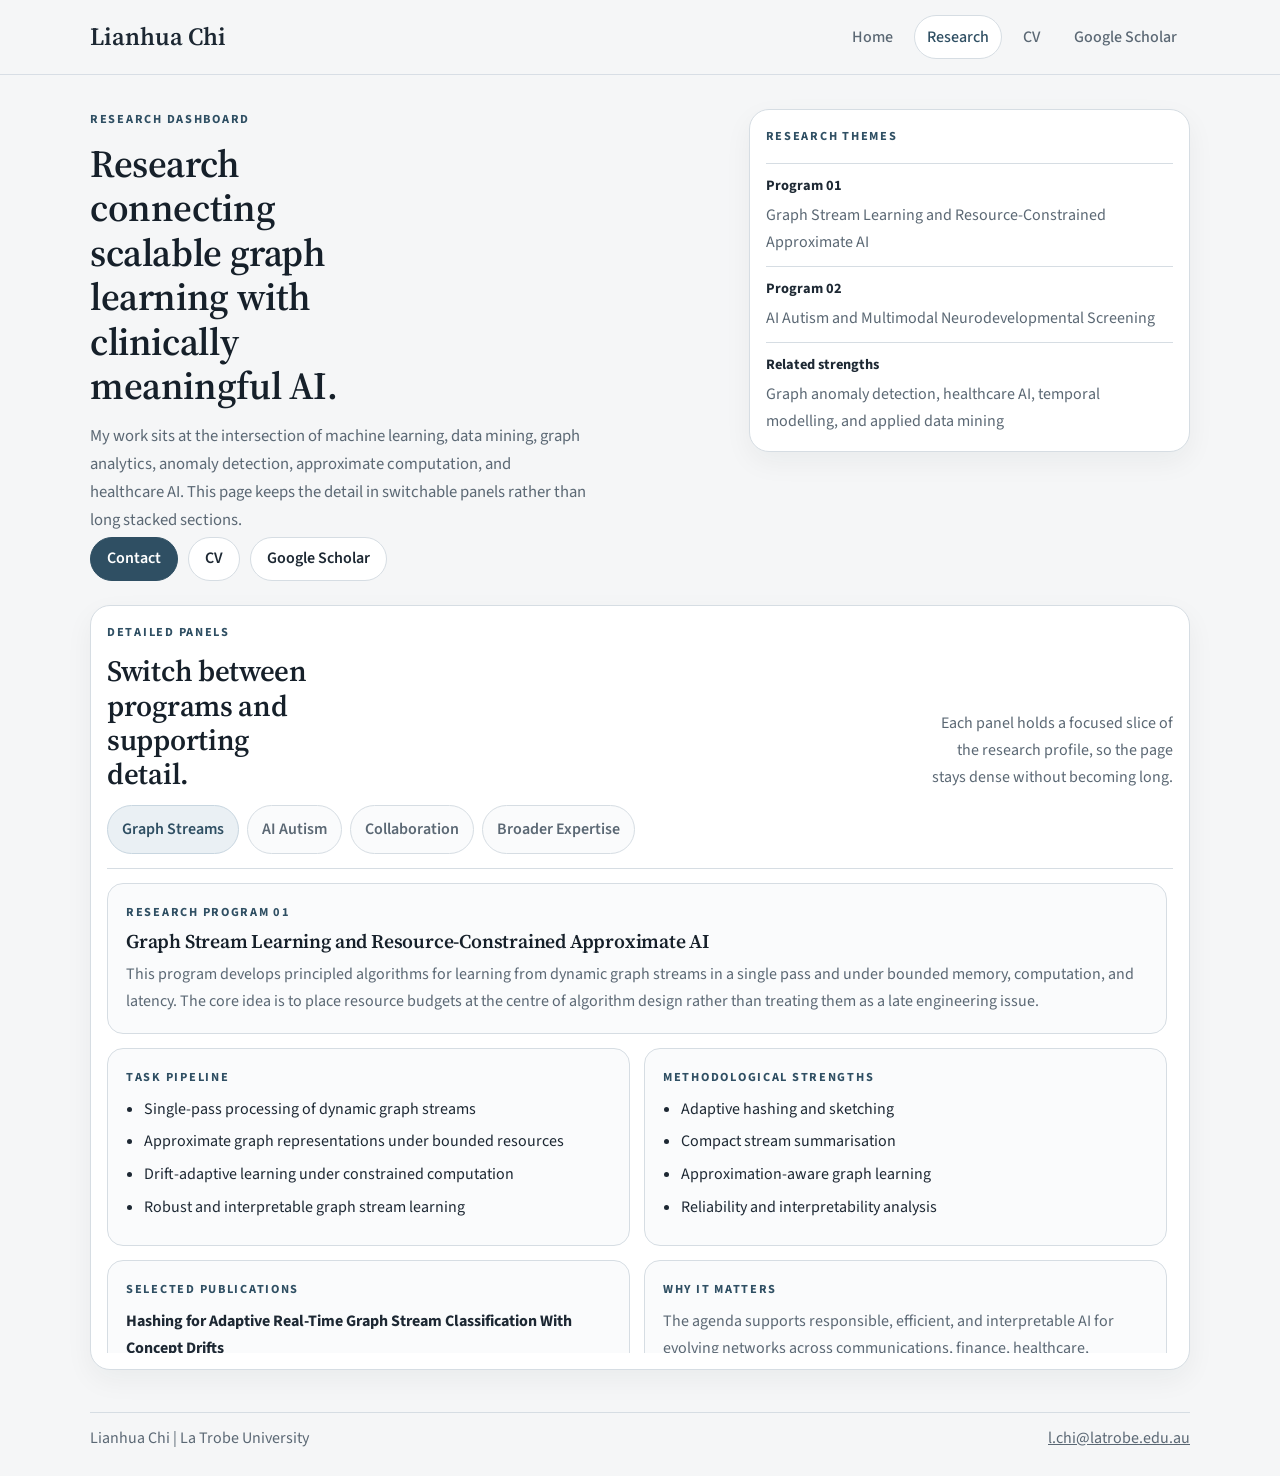
==== commit ccbf030d: "Compress site into compact tabbed dashboards" ====
--- a/research.html
+++ b/research.html
@@ -5,7 +5,7 @@
     <title>Research | Lianhua Chi</title>
     <meta
       name="description"
-      content="Research overview for Lianhua Chi, including graph stream learning, dynamic graph AI, and AI for autism."
+      content="Research dashboard for Lianhua Chi, including graph stream learning, AI Autism, collaboration, and broader expertise."
     >
     <meta name="viewport" content="width=device-width, initial-scale=1.0">
     <link rel="preconnect" href="https://fonts.googleapis.com">
@@ -31,331 +31,362 @@
         </div>
       </header>
 
-      <main>
-        <section class="subpage-hero">
-          <div class="container narrow">
-            <p class="eyebrow">Research Programs</p>
-            <h1>Research connecting scalable graph learning with clinically meaningful AI.</h1>
-            <p class="lead">
-              My work sits at the intersection of machine learning, data mining, graph analytics, anomaly detection,
-              approximate computation, and healthcare AI. The unifying theme is to design models that remain useful when
-              data are dynamic, noisy, resource-constrained, and high stakes.
-            </p>
-
-            <div class="section-pills" aria-label="Research sections">
-              <a class="section-pill" href="#graph-streams">Graph Streams</a>
-              <a class="section-pill" href="#ai-autism">AI Autism</a>
-              <a class="section-pill" href="#broader-expertise">Broader Expertise</a>
+      <main class="compact-main">
+        <section class="subpage-hero compact-hero">
+          <div class="container research-hero-grid">
+            <div class="hero-copy">
+              <p class="eyebrow">Research Dashboard</p>
+              <h1>Research connecting scalable graph learning with clinically meaningful AI.</h1>
+              <p class="lead">
+                My work sits at the intersection of machine learning, data mining, graph analytics, anomaly detection,
+                approximate computation, and healthcare AI. This page keeps the detail in switchable panels rather than
+                long stacked sections.
+              </p>
+              <div class="button-row">
+                <a class="button button-primary" href="mailto:l.chi@latrobe.edu.au">Contact</a>
+                <a class="button button-secondary" href="cv.pdf">CV</a>
+                <a class="button button-secondary" href="https://scholar.google.com/citations?user=5_J2eo8AAAAJ&hl=en">Google Scholar</a>
+              </div>
             </div>
+
+            <aside class="profile-card profile-card-compact">
+              <p class="profile-role">Research Themes</p>
+              <dl class="identity-grid">
+                <div class="identity-item">
+                  <dt>Program 01</dt>
+                  <dd>Graph Stream Learning and Resource-Constrained Approximate AI</dd>
+                </div>
+                <div class="identity-item">
+                  <dt>Program 02</dt>
+                  <dd>AI Autism and Multimodal Neurodevelopmental Screening</dd>
+                </div>
+                <div class="identity-item">
+                  <dt>Related strengths</dt>
+                  <dd>Graph anomaly detection, healthcare AI, temporal modelling, and applied data mining</dd>
+                </div>
+              </dl>
+            </aside>
           </div>
         </section>
 
-        <section class="detail-section" id="graph-streams">
+        <section class="compact-board-section">
           <div class="container">
-            <div class="section-heading">
-              <p class="eyebrow">Research Program 01</p>
-              <h2>Graph Stream Learning and Resource-Constrained Approximate AI</h2>
-            </div>
-            <div class="detail-grid">
-              <div class="detail-copy">
-                <p>
-                  This research program develops principled algorithms for learning from dynamic graph streams in a
-                  single pass and under bounded memory, computation, and latency. It builds on my longstanding work in
-                  hashing, graph mining, adaptive learning, and scalable representation design.
-                </p>
-                <p>
-                  The central idea is that real-time graph learning should not depend on storing full graph histories or
-                  retraining from scratch. Instead, we can design compact summaries and approximate representations that
-                  preserve the most useful structural and temporal signals for downstream learning.
+            <div class="tabs-shell tabs-shell-compact" data-tabs>
+              <div class="tabs-intro">
+                <div>
+                  <p class="eyebrow">Detailed Panels</p>
+                  <h2>Switch between programs and supporting detail.</h2>
+                </div>
+                <p class="compact-note">
+                  Each panel holds a focused slice of the research profile, so the page stays dense without becoming long.
                 </p>
               </div>
-              <div class="detail-panel">
-                <div class="mini-card">
-                  <h3>Core capabilities</h3>
-                  <ul class="feature-list compact">
-                    <li>Single-pass graph stream summarisation</li>
-                    <li>Adaptive hashing and approximate representations</li>
-                    <li>Concept-drift aware graph learning</li>
-                    <li>Robustness, reliability, and interpretability</li>
-                  </ul>
-                </div>
+
+              <div class="tab-list" role="tablist" aria-label="Research dashboard">
+                <button
+                  class="tab-button is-active"
+                  id="research-tab-graph"
+                  type="button"
+                  role="tab"
+                  aria-selected="true"
+                  aria-controls="research-panel-graph"
+                  data-tab-target="research-panel-graph"
+                  tabindex="0"
+                >
+                  Graph Streams
+                </button>
+                <button
+                  class="tab-button"
+                  id="research-tab-autism"
+                  type="button"
+                  role="tab"
+                  aria-selected="false"
+                  aria-controls="research-panel-autism"
+                  data-tab-target="research-panel-autism"
+                  tabindex="-1"
+                >
+                  AI Autism
+                </button>
+                <button
+                  class="tab-button"
+                  id="research-tab-collaboration"
+                  type="button"
+                  role="tab"
+                  aria-selected="false"
+                  aria-controls="research-panel-collaboration"
+                  data-tab-target="research-panel-collaboration"
+                  tabindex="-1"
+                >
+                  Collaboration
+                </button>
+                <button
+                  class="tab-button"
+                  id="research-tab-broader"
+                  type="button"
+                  role="tab"
+                  aria-selected="false"
+                  aria-controls="research-panel-broader"
+                  data-tab-target="research-panel-broader"
+                  tabindex="-1"
+                >
+                  Broader Expertise
+                </button>
               </div>
-            </div>
-
-            <div class="task-grid">
-              <article class="task-card">
-                <p class="card-label">Task 1</p>
-                <h3>Single-pass processing</h3>
-                <p>Processing dynamic graph streams under bounded memory and latency while retaining learning-relevant structure.</p>
-              </article>
-              <article class="task-card">
-                <p class="card-label">Task 2</p>
-                <h3>Approximate representations</h3>
-                <p>Building compact graph representations that remain useful when full graph histories cannot be stored.</p>
-              </article>
-              <article class="task-card">
-                <p class="card-label">Task 3</p>
-                <h3>Drift-adaptive learning</h3>
-                <p>Designing graph learning algorithms that stay stable as graph structure and data distributions evolve.</p>
-              </article>
-              <article class="task-card">
-                <p class="card-label">Task 4</p>
-                <h3>Robust and interpretable AI</h3>
-                <p>Integrating reliability, uncertainty awareness, and interpretation into graph stream learning systems.</p>
-              </article>
-            </div>
-
-            <div class="pillar-grid">
-              <article class="pillar-card">
-                <h3>Single-pass processing</h3>
-                <p>
-                  Algorithms for evolving graph streams that update efficiently as edges, nodes, and attributes change,
-                  without revisiting full histories.
-                </p>
-              </article>
-              <article class="pillar-card">
-                <h3>Approximate representations</h3>
-                <p>
-                  Compact graph representations designed for bounded memory and computation while preserving structural
-                  fidelity and learning usefulness.
-                </p>
-              </article>
-              <article class="pillar-card">
-                <h3>Drift-adaptive learning</h3>
-                <p>
-                  Learning strategies that remain stable as graph topology, node behaviour, and temporal patterns shift
-                  over time.
-                </p>
-              </article>
-              <article class="pillar-card">
-                <h3>Trustworthy graph AI</h3>
-                <p>
-                  Lightweight mechanisms for uncertainty awareness, robustness, and interpretable decision support in
-                  streaming environments.
-                </p>
-              </article>
-            </div>
-
-            <div class="publication-panel">
-              <h3>Selected publications</h3>
-              <div class="publication-list">
-                <article class="publication-item">
-                  <h4>Hashing for Adaptive Real-Time Graph Stream Classification With Concept Drifts</h4>
-                  <p>IEEE Transactions on Cybernetics, 2017.</p>
-                </article>
-                <article class="publication-item">
-                  <h4>Hashing Techniques: A Survey and Taxonomy</h4>
-                  <p>ACM Computing Surveys, 2017.</p>
-                </article>
-                <article class="publication-item">
-                  <h4>Fast Graph Stream Classification using Discriminative Clique Hashing</h4>
-                  <p>PAKDD, 2013. Best Paper Award.</p>
-                </article>
-                <article class="publication-item">
-                  <h4>Nested Subtree Hash Kernels for Large-Scale Graph Classification over Streams</h4>
-                  <p>IEEE ICDM, 2012.</p>
-                </article>
-              </div>
-            </div>
-          </div>
-        </section>
-
-        <section class="detail-section alt-surface" id="ai-autism">
-          <div class="container">
-            <div class="section-heading">
-              <p class="eyebrow">Research Program 02</p>
-              <h2>AI Autism and Multimodal Neurodevelopmental Screening</h2>
-            </div>
-            <div class="detail-grid">
-              <div class="detail-copy">
-                <p>
-                  My AI Autism research focuses on earlier and more reliable autism screening by integrating behavioural
-                  and brain-based signals with modern representation learning. This program is motivated by the need for
-                  screening tools that are both technically strong and practically meaningful for healthcare settings.
-                </p>
-                <p>
-                  Recent work spans deep embedding methods for autism screening, multimodal neuroimaging frameworks for
-                  autism diagnosis, and a current multimodal AI agenda that brings together brain and behavioural signals
-                  for early screening. This program is also being developed through a close collaboration network that
-                  links autism-specific expertise, multimodal health AI, and community-facing translation.
-                </p>
-              </div>
-              <div class="detail-panel">
-                <div class="mini-card">
-                  <h3>Translation focus</h3>
-                  <ul class="feature-list compact">
-                    <li>Early screening rather than late retrospective analysis</li>
-                    <li>Multimodal fusion across behavioural and neuroimaging data</li>
-                    <li>Clinically useful representation learning</li>
-                    <li>Trustworthy and inclusive healthcare AI</li>
-                  </ul>
-                </div>
-              </div>
-            </div>
-
-            <div class="pillar-grid">
-              <article class="pillar-card">
-                <h3>Behavioural screening AI</h3>
-                <p>
-                  Learning representations from screening data to better support autism identification in real-world
-                  assessment pathways.
-                </p>
-              </article>
-              <article class="pillar-card">
-                <h3>Multimodal neuroimaging</h3>
-                <p>
-                  Deep multimodal frameworks that combine multiple neuroimaging signals to improve autism diagnosis.
-                </p>
-              </article>
-              <article class="pillar-card">
-                <h3>Brain and behaviour integration</h3>
-                <p>
-                  New work on integrating brain signals and behavioural indicators to support earlier, richer, and more
-                  robust screening decisions.
-                </p>
-              </article>
-              <article class="pillar-card">
-                <h3>Healthcare AI translation</h3>
-                <p>
-                  Extending machine learning research into clinically meaningful, interpretable, and deployable health
-                  analytics systems.
-                </p>
-              </article>
-            </div>
-
-            <div class="publication-panel">
-              <h3>Selected publications and initiatives</h3>
-              <div class="publication-list">
-                <article class="publication-item">
-                  <h4>DeepMNF: Deep Multimodal Neuroimaging Framework for Diagnosing Autism Spectrum Disorder</h4>
-                  <p>Artificial Intelligence in Medicine, 2023.</p>
-                </article>
-                <article class="publication-item">
-                  <h4>Autism Screening Using Deep Embedding Representation</h4>
-                  <p>International Conference on Computational Science, 2019.</p>
-                </article>
-                <article class="publication-item">
-                  <h4>Transforming Early Autism Screening with Multimodal AI: Integrating Brain and Behavioural Signals</h4>
-                  <p>Current translation-oriented research agenda.</p>
-                </article>
-              </div>
-            </div>
-
-            <div class="publication-panel network-panel">
-              <h3>Collaboration network for AI Autism</h3>
-              <div class="network-grid network-grid-inline">
-                <article class="network-card">
-                  <p class="network-role">Community Translation</p>
-                  <h3>Little Supermen</h3>
-                  <p>
-                    Community-facing collaboration that can support engagement, implementation awareness, and feedback
-                    from real-world child and family-oriented settings.
-                  </p>
-                  <a class="inline-link" href="https://littlesupermen.com/">Visit collaborator</a>
-                </article>
-
-                <article class="network-card">
-                  <p class="network-role">Autism Identification and Diagnosis</p>
-                  <h3>OTARC</h3>
-                  <p>
-                    The Olga Tennison Autism Research Centre provides a strong autism-specific research environment with
-                    clear strengths in identification, diagnosis, and knowledge translation.
-                  </p>
-                  <a class="inline-link" href="https://www.latrobe.edu.au/otarc">Visit collaborator</a>
-                </article>
-
-                <article class="network-card">
-                  <p class="network-role">Multimodal AI and Clinical Translation</p>
-                  <h3>AIM for Health Lab</h3>
-                  <p>
-                    The Monash AIM for Health Lab brings aligned expertise in multimodal AI, foundational models, and
-                    clinically oriented health AI research.
-                  </p>
-                  <a class="inline-link" href="https://www.monash.edu/it/aimh-lab">Visit collaborator</a>
-                </article>
-
-                <article class="network-card">
-                  <p class="network-role">Medical Innovation and Health Research AI</p>
-                  <h3>ACAMI</h3>
-                  <p>
-                    The Australian Centre for Artificial Intelligence in Medical Innovation adds complementary strength
-                    in bespoke AI solutions for biomedical and health research, clinical research processes, and wider
-                    medical innovation pathways.
-                  </p>
-                  <a class="inline-link" href="https://www.latrobe.edu.au/research/acami">Visit collaborator</a>
-                </article>
-
-                <article class="network-card">
-                  <p class="network-role">Broader AI and Medicine Capability</p>
-                  <h3>THETA Team</h3>
-                  <p>
-                    THETA Team extends the wider translational AI and medicine ecosystem around this work through
-                    cross-institutional biomedical AI collaboration.
-                  </p>
-                  <a class="inline-link" href="https://www.thetateam.net/index.html">Visit collaborator</a>
-                </article>
-              </div>
-            </div>
-          </div>
-        </section>
-
-        <section class="detail-section" id="broader-expertise">
-          <div class="container">
-            <div class="section-heading">
-              <p class="eyebrow">Broader Expertise</p>
-              <h2>Additional strengths across data mining and applied AI.</h2>
-            </div>
-
-            <div class="highlight-grid">
-              <article class="highlight-card">
-                <p class="card-label">Graph Anomaly Detection</p>
-                <h3>Self-supervised and contrastive graph anomaly learning</h3>
-                <p>
-                  Contributions to graph anomaly detection through self-supervised objectives, multi-scale contrastive
-                  learning, and dynamic graph analytics.
-                </p>
-              </article>
-              <article class="highlight-card">
-                <p class="card-label">Medical AI</p>
-                <h3>Healthcare machine learning beyond autism</h3>
-                <p>
-                  Work includes multimodal neuroimaging for Alzheimer's disease and chest X-ray diagnosis, reflecting a
-                  broader capability in clinically oriented AI.
-                </p>
-              </article>
-              <article class="highlight-card">
-                <p class="card-label">Temporal and Spatial Data</p>
-                <h3>Time-series, event impact, and anomaly detection</h3>
-                <p>
-                  Research on temporal modelling, event-driven time series, and multivariate anomaly detection connects
-                  graph AI with broader dynamic data settings.
-                </p>
-              </article>
-              <article class="highlight-card">
-                <p class="card-label">Language and Social Media</p>
-                <h3>Geolocation prediction and social media mining</h3>
-                <p>
-                  Earlier work in natural language processing and social media analytics provides additional depth in
-                  representation learning and data mining.
-                </p>
-              </article>
-            </div>
-          </div>
-        </section>
-
-        <section class="collab-section">
-          <div class="container collab-card">
-            <div>
-              <p class="eyebrow">Get in Touch</p>
-              <h2>Interested in collaboration, supervision, or translational research partnerships?</h2>
-              <p>
-                I welcome conversations around dynamic graph learning, healthcare AI, autism screening, scalable
-                anomaly detection, and interdisciplinary machine learning projects.
-              </p>
-            </div>
-            <div class="button-stack">
-              <a class="button button-primary" href="mailto:l.chi@latrobe.edu.au">Email</a>
-              <a class="button button-secondary" href="https://scholar.google.com/citations?user=5_J2eo8AAAAJ&hl=en">Google Scholar</a>
+
+              <section
+                class="tab-panel is-active"
+                id="research-panel-graph"
+                role="tabpanel"
+                aria-labelledby="research-tab-graph"
+              >
+                <div class="compact-panel-body">
+                  <div class="dashboard-grid">
+                    <article class="dashboard-card dashboard-card-wide">
+                      <p class="card-label">Research Program 01</p>
+                      <h3>Graph Stream Learning and Resource-Constrained Approximate AI</h3>
+                      <p class="section-copy">
+                        This program develops principled algorithms for learning from dynamic graph streams in a single
+                        pass and under bounded memory, computation, and latency. The core idea is to place resource
+                        budgets at the centre of algorithm design rather than treating them as a late engineering issue.
+                      </p>
+                    </article>
+
+                    <article class="dashboard-card">
+                      <p class="card-label">Task Pipeline</p>
+                      <ul class="key-list">
+                        <li>Single-pass processing of dynamic graph streams</li>
+                        <li>Approximate graph representations under bounded resources</li>
+                        <li>Drift-adaptive learning under constrained computation</li>
+                        <li>Robust and interpretable graph stream learning</li>
+                      </ul>
+                    </article>
+
+                    <article class="dashboard-card">
+                      <p class="card-label">Methodological Strengths</p>
+                      <ul class="key-list">
+                        <li>Adaptive hashing and sketching</li>
+                        <li>Compact stream summarisation</li>
+                        <li>Approximation-aware graph learning</li>
+                        <li>Reliability and interpretability analysis</li>
+                      </ul>
+                    </article>
+
+                    <article class="dashboard-card">
+                      <p class="card-label">Selected Publications</p>
+                      <div class="card-stack">
+                        <div class="card-stack-item">
+                          <strong>Hashing for Adaptive Real-Time Graph Stream Classification With Concept Drifts</strong>
+                          <p>IEEE Transactions on Cybernetics, 2017.</p>
+                        </div>
+                        <div class="card-stack-item">
+                          <strong>Hashing Techniques: A Survey and Taxonomy</strong>
+                          <p>ACM Computing Surveys, 2017.</p>
+                        </div>
+                        <div class="card-stack-item">
+                          <strong>Fast Graph Stream Classification using Discriminative Clique Hashing</strong>
+                          <p>PAKDD, 2013. Best Paper Award.</p>
+                        </div>
+                      </div>
+                    </article>
+
+                    <article class="dashboard-card">
+                      <p class="card-label">Why It Matters</p>
+                      <p class="section-copy">
+                        The agenda supports responsible, efficient, and interpretable AI for evolving networks across
+                        communications, finance, healthcare, transport, and public-sector data systems.
+                      </p>
+                    </article>
+                  </div>
+                </div>
+              </section>
+
+              <section
+                class="tab-panel"
+                id="research-panel-autism"
+                role="tabpanel"
+                aria-labelledby="research-tab-autism"
+              >
+                <div class="compact-panel-body">
+                  <div class="dashboard-grid">
+                    <article class="dashboard-card dashboard-card-wide">
+                      <p class="card-label">Research Program 02</p>
+                      <h3>AI Autism and Multimodal Neurodevelopmental Screening</h3>
+                      <p class="section-copy">
+                        This program focuses on earlier and more reliable autism screening by integrating behavioural and
+                        brain-based signals with modern multimodal representation learning and healthcare AI translation.
+                      </p>
+                    </article>
+
+                    <article class="dashboard-card">
+                      <p class="card-label">Current Directions</p>
+                      <ul class="key-list">
+                        <li>Behavioural screening AI</li>
+                        <li>Multimodal neuroimaging for autism diagnosis</li>
+                        <li>Brain and behaviour integration</li>
+                        <li>Trustworthy and inclusive healthcare AI</li>
+                      </ul>
+                    </article>
+
+                    <article class="dashboard-card">
+                      <p class="card-label">Translation Focus</p>
+                      <ul class="key-list">
+                        <li>Early screening rather than retrospective analysis</li>
+                        <li>Clinically useful multimodal fusion</li>
+                        <li>Representation learning for real-world pathways</li>
+                        <li>Cross-disciplinary health AI collaboration</li>
+                      </ul>
+                    </article>
+
+                    <article class="dashboard-card">
+                      <p class="card-label">Selected Work</p>
+                      <div class="card-stack">
+                        <div class="card-stack-item">
+                          <strong>DeepMNF: Deep Multimodal Neuroimaging Framework for Diagnosing Autism Spectrum Disorder</strong>
+                          <p>Artificial Intelligence in Medicine, 2023.</p>
+                        </div>
+                        <div class="card-stack-item">
+                          <strong>Autism Screening Using Deep Embedding Representation</strong>
+                          <p>International Conference on Computational Science, 2019.</p>
+                        </div>
+                        <div class="card-stack-item">
+                          <strong>Current multimodal AI agenda</strong>
+                          <p>Integrating brain and behavioural signals for translation-oriented screening.</p>
+                        </div>
+                      </div>
+                    </article>
+
+                    <article class="dashboard-card">
+                      <p class="card-label">Program Positioning</p>
+                      <p class="section-copy">
+                        The program is designed to bridge algorithm development, autism-specific expertise, and real-world
+                        implementation rather than treating healthcare AI as a purely technical benchmark problem.
+                      </p>
+                    </article>
+                  </div>
+                </div>
+              </section>
+
+              <section
+                class="tab-panel"
+                id="research-panel-collaboration"
+                role="tabpanel"
+                aria-labelledby="research-tab-collaboration"
+              >
+                <div class="compact-panel-body">
+                  <div class="dashboard-grid">
+                    <article class="dashboard-card dashboard-card-wide">
+                      <p class="card-label">AI Autism Network</p>
+                      <h3>Community, autism research, multimodal AI, and medical AI partners.</h3>
+                      <p class="section-copy">
+                        The collaboration network is structured to support earlier autism screening through combined
+                        strengths in translation, diagnosis, multimodal modelling, and broader AI for medicine capability.
+                      </p>
+                    </article>
+
+                    <article class="dashboard-card dashboard-card-wide">
+                      <div class="partner-grid">
+                        <article class="partner-card">
+                          <p class="network-role">Community Translation</p>
+                          <h4>Little Supermen</h4>
+                          <p>Child and family-facing translation pathways and community engagement.</p>
+                          <a class="inline-link" href="https://littlesupermen.com/">Visit collaborator</a>
+                        </article>
+
+                        <article class="partner-card">
+                          <p class="network-role">Autism Identification and Diagnosis</p>
+                          <h4>OTARC</h4>
+                          <p>Autism-specific research, diagnosis, and knowledge translation expertise.</p>
+                          <a class="inline-link" href="https://www.latrobe.edu.au/otarc">Visit collaborator</a>
+                        </article>
+
+                        <article class="partner-card">
+                          <p class="network-role">Multimodal AI and Clinical Translation</p>
+                          <h4>AIM for Health Lab</h4>
+                          <p>Monash-based expertise in multimodal AI and clinically oriented health AI research.</p>
+                          <a class="inline-link" href="https://www.monash.edu/it/aimh-lab">Visit collaborator</a>
+                        </article>
+
+                        <article class="partner-card">
+                          <p class="network-role">Medical Innovation and Health Research AI</p>
+                          <h4>ACAMI</h4>
+                          <p>Bespoke AI for biomedical and health research with wider medical innovation reach.</p>
+                          <a class="inline-link" href="https://www.latrobe.edu.au/research/acami">Visit collaborator</a>
+                        </article>
+
+                        <article class="partner-card">
+                          <p class="network-role">Broader AI and Medicine Capability</p>
+                          <h4>THETA Team</h4>
+                          <p>Cross-institutional biomedical AI collaboration and translational ecosystem support.</p>
+                          <a class="inline-link" href="https://www.thetateam.net/index.html">Visit collaborator</a>
+                        </article>
+                      </div>
+                    </article>
+
+                    <article class="dashboard-card dashboard-card-wide">
+                      <p class="card-label">Collaboration Logic</p>
+                      <p class="section-copy">
+                        Together these collaborators support the full pathway from autism-specific expertise and community
+                        relevance to multimodal modelling and broader medical AI translation.
+                      </p>
+                    </article>
+                  </div>
+                </div>
+              </section>
+
+              <section
+                class="tab-panel"
+                id="research-panel-broader"
+                role="tabpanel"
+                aria-labelledby="research-tab-broader"
+              >
+                <div class="compact-panel-body">
+                  <div class="dashboard-grid">
+                    <article class="dashboard-card">
+                      <p class="card-label">Graph Anomaly Detection</p>
+                      <h3>Self-supervised and contrastive graph anomaly learning</h3>
+                      <p class="section-copy">
+                        Contributions in anomaly-aware graph learning connect self-supervised objectives, multi-scale
+                        contrastive methods, and dynamic graph analytics.
+                      </p>
+                    </article>
+
+                    <article class="dashboard-card">
+                      <p class="card-label">Medical AI</p>
+                      <h3>Healthcare machine learning beyond autism</h3>
+                      <p class="section-copy">
+                        Work extends to multimodal neuroimaging for Alzheimer's disease and other clinically grounded AI
+                        problems, reflecting broader medical AI capability.
+                      </p>
+                    </article>
+
+                    <article class="dashboard-card">
+                      <p class="card-label">Temporal and Spatial Data</p>
+                      <h3>Time-series and event-driven anomaly detection</h3>
+                      <p class="section-copy">
+                        Research on temporal modelling and multivariate anomaly detection connects graph AI with wider
+                        dynamic data settings.
+                      </p>
+                    </article>
+
+                    <article class="dashboard-card">
+                      <p class="card-label">Language and Social Media</p>
+                      <h3>Geolocation prediction and social media mining</h3>
+                      <p class="section-copy">
+                        Earlier work in NLP and social media analytics adds depth in representation learning and data
+                        mining across heterogeneous information sources.
+                      </p>
+                    </article>
+
+                    <article class="dashboard-card dashboard-card-wide">
+                      <p class="card-label">Overall Profile</p>
+                      <p class="section-copy">
+                        Across these themes, the consistent focus is to design AI methods that remain useful when data are
+                        dynamic, noisy, resource-constrained, or high stakes.
+                      </p>
+                    </article>
+                  </div>
+                </div>
+              </section>
             </div>
           </div>
         </section>
--- a/styles.css
+++ b/styles.css
@@ -1,20 +1,19 @@
 :root {
   --bg: #f5f6f7;
-  --bg-alt: #eef1f3;
   --surface: #ffffff;
   --surface-soft: #fafbfc;
   --ink: #1d2833;
   --muted: #5b6874;
   --line: #d6dde3;
-  --line-strong: #c5cfd8;
+  --line-strong: #c3ced7;
   --accent: #2f4f63;
   --accent-soft: #eaf0f4;
   --accent-graph: #4b6477;
   --accent-autism: #667654;
-  --radius-lg: 18px;
-  --radius-md: 12px;
-  --shadow: 0 8px 24px rgba(21, 33, 46, 0.04);
-  --container: min(1080px, calc(100vw - 40px));
+  --radius-lg: 20px;
+  --radius-md: 14px;
+  --shadow: 0 10px 28px rgba(21, 33, 46, 0.05);
+  --container: min(1100px, calc(100vw - 40px));
 }
 
 * {
@@ -31,7 +30,7 @@
   background: var(--bg);
   color: var(--ink);
   font-family: "Source Sans 3", sans-serif;
-  line-height: 1.72;
+  line-height: 1.68;
 }
 
 a {
@@ -71,10 +70,6 @@
   margin: 0 auto;
 }
 
-.narrow {
-  max-width: 820px;
-}
-
 .page-shell {
   min-height: 100vh;
 }
@@ -127,47 +122,43 @@
   border-color: var(--line);
 }
 
-.hero,
-.subpage-hero {
-  padding: 60px 0 28px;
-}
-
-.hero-grid {
-  display: grid;
-  grid-template-columns: minmax(0, 1.35fr) minmax(300px, 0.82fr);
-  gap: 38px;
+.compact-main {
+  padding: 26px 0 22px;
+}
+
+.compact-hero {
+  padding: 8px 0 16px;
+}
+
+.landing-grid,
+.research-hero-grid {
+  display: grid;
+  grid-template-columns: minmax(0, 1.15fr) minmax(290px, 0.8fr);
+  gap: 24px;
   align-items: start;
 }
 
-.hero-copy h1,
+.hero-copy h1 {
+  max-width: 13ch;
+  font-size: clamp(2rem, 3.4vw, 2.95rem);
+  margin-bottom: 14px;
+}
+
 .subpage-hero h1 {
-  margin-bottom: 18px;
-}
-
-.hero-copy h1 {
-  max-width: 13.5ch;
-  font-size: clamp(2.05rem, 3.8vw, 3.15rem);
-}
-
-.subpage-hero h1 {
-  max-width: 20ch;
-  font-size: clamp(1.95rem, 3.2vw, 2.85rem);
-}
-
-.lead,
-.lead-small {
-  color: var(--muted);
-  font-size: 1.05rem;
-}
-
-.hero-copy .lead {
-  max-width: 700px;
-  margin-bottom: 20px;
+  max-width: 16ch;
+  font-size: clamp(1.9rem, 3vw, 2.7rem);
+  margin-bottom: 14px;
+}
+
+.lead {
+  max-width: 62ch;
+  color: var(--muted);
+  font-size: 1.04rem;
+  margin-bottom: 0;
 }
 
 .eyebrow,
 .card-label,
-.mini-label,
 .network-role,
 .profile-role {
   color: var(--accent);
@@ -178,54 +169,42 @@
 }
 
 .eyebrow {
-  margin-bottom: 14px;
+  margin-bottom: 12px;
 }
 
 .card-label,
-.mini-label,
 .network-role,
 .profile-role {
   margin-bottom: 8px;
 }
 
-.hero-highlights {
-  display: grid;
-  grid-template-columns: repeat(2, minmax(0, 1fr));
-  gap: 12px;
-  margin-bottom: 22px;
-}
-
-.hero-highlight,
-.profile-card,
-.focus-card,
-.mini-card,
-.detail-panel,
-.publication-panel,
-.pillar-card,
-.highlight-card,
-.task-card,
-.network-hub,
-.network-card,
-.collab-card {
+.fact-cluster,
+.tag-row {
+  display: flex;
+  flex-wrap: wrap;
+  gap: 8px;
+}
+
+.fact-cluster {
+  margin: 18px 0 20px;
+}
+
+.fact-chip,
+.tag {
+  padding: 7px 11px;
+  border: 1px solid var(--line);
+  border-radius: 999px;
   background: var(--surface);
-  border: 1px solid var(--line);
-  border-radius: var(--radius-lg);
-  box-shadow: var(--shadow);
-}
-
-.hero-highlight {
-  padding: 16px 18px;
-}
-
-.hero-highlight p:last-child {
-  margin-bottom: 0;
-}
-
-.button-row,
-.button-stack {
+  color: #44515d;
+  font-size: 0.83rem;
+  font-weight: 600;
+}
+
+.button-row {
   display: flex;
   flex-wrap: wrap;
   gap: 10px;
+  margin-top: 2px;
 }
 
 .button {
@@ -261,13 +240,21 @@
   border-color: var(--line-strong);
 }
 
+.profile-card,
+.tabs-shell {
+  background: var(--surface);
+  border: 1px solid var(--line);
+  border-radius: var(--radius-lg);
+  box-shadow: var(--shadow);
+}
+
 .profile-card {
-  padding: 18px;
+  padding: 16px;
 }
 
 .profile-photo-frame {
-  margin-bottom: 18px;
-  border-radius: 14px;
+  margin-bottom: 14px;
+  border-radius: 16px;
   overflow: hidden;
   background: #e5eaef;
 }
@@ -282,115 +269,67 @@
   color: var(--muted);
 }
 
-.profile-facts {
+.identity-grid {
   display: grid;
   gap: 10px;
-  margin: 18px 0 0;
-}
-
-.profile-facts div {
+  margin: 16px 0 0;
+}
+
+.identity-item {
   padding-top: 10px;
   border-top: 1px solid var(--line);
 }
 
-.profile-facts dt {
+.identity-item dt {
   margin-bottom: 4px;
   font-size: 0.9rem;
   font-weight: 700;
 }
 
-.profile-facts dd {
+.identity-item dd {
+  margin: 0;
+  color: var(--muted);
+}
+
+.tag-row {
+  margin-top: 14px;
+}
+
+.compact-board-section {
+  padding: 8px 0 10px;
+}
+
+.tabs-shell {
+  padding: 16px;
+}
+
+.tabs-intro {
+  display: grid;
+  grid-template-columns: minmax(0, 1fr) auto;
+  gap: 16px;
+  align-items: end;
+  margin-bottom: 14px;
+}
+
+.tabs-intro h2 {
+  max-width: 14ch;
+  font-size: clamp(1.5rem, 2.3vw, 2.15rem);
   margin-bottom: 0;
-  color: var(--muted);
-}
-
-.tag-row {
+}
+
+.compact-note {
+  max-width: 31ch;
+  margin-bottom: 0;
+  color: var(--muted);
+  text-align: right;
+}
+
+.tab-list {
   display: flex;
   flex-wrap: wrap;
   gap: 8px;
-  margin-top: 18px;
-}
-
-.tag {
-  padding: 6px 10px;
-  border: 1px solid var(--line);
-  border-radius: 999px;
-  background: var(--surface-soft);
-  color: #44515d;
-  font-size: 0.82rem;
-  font-weight: 600;
-}
-
-.focus-section,
-.tabs-section,
-.detail-section,
-.collab-section {
-  padding: 28px 0 40px;
-}
-
-.section-heading {
-  display: grid;
-  gap: 8px;
-  margin-bottom: 24px;
-}
-
-.section-heading-compact {
-  margin-bottom: 18px;
-}
-
-.section-heading h2 {
-  max-width: 22ch;
-  font-size: clamp(1.85rem, 3.6vw, 3rem);
-}
-
-.focus-grid,
-.highlight-grid,
-.pillar-grid,
-.task-grid,
-.network-grid {
-  display: grid;
-  gap: 16px;
-}
-
-.focus-grid {
-  grid-template-columns: repeat(3, minmax(0, 1fr));
-}
-
-.focus-card,
-.highlight-card,
-.pillar-card,
-.task-card,
-.network-card,
-.network-hub {
-  padding: 22px;
-}
-
-.focus-card {
-  border-top: 3px solid var(--accent);
-}
-
-.focus-card-graph {
-  border-top-color: var(--accent-graph);
-}
-
-.focus-card-autism {
-  border-top-color: var(--accent-autism);
-}
-
-.tabs-shell {
-  padding: 18px;
-  background: var(--surface);
-  border: 1px solid var(--line);
-  border-radius: 24px;
-  box-shadow: var(--shadow);
-}
-
-.tab-list {
-  display: flex;
-  flex-wrap: wrap;
-  gap: 10px;
-  margin-bottom: 18px;
-  padding-bottom: 16px;
+  margin-bottom: 14px;
+  padding-bottom: 14px;
   border-bottom: 1px solid var(--line);
 }
 
@@ -419,98 +358,99 @@
   color: var(--accent);
 }
 
-.panel-layout {
-  display: grid;
-  grid-template-columns: minmax(0, 1.25fr) minmax(260px, 0.75fr);
-  gap: 18px;
-}
-
-.panel-intro {
-  margin-bottom: 18px;
-  color: var(--muted);
-  font-size: 1.03rem;
-}
-
-.panel-block + .panel-block {
-  margin-top: 18px;
-}
-
-.panel-side {
-  display: grid;
-  gap: 16px;
-  align-content: start;
-}
-
-.mini-card,
-.detail-panel,
-.publication-panel {
-  padding: 22px;
-}
-
-.mini-card h3,
-.focus-card h3,
-.highlight-card h3,
-.pillar-card h3,
-.task-card h3,
-.publication-item h4,
-.network-hub h3,
-.network-card h3 {
-  font-size: 1.36rem;
-}
-
-.feature-list {
+.compact-panel-body {
+  display: block;
+  overscroll-behavior: contain;
+}
+
+.dashboard-grid {
+  display: grid;
+  grid-template-columns: repeat(2, minmax(0, 1fr));
+  gap: 14px;
+}
+
+.dashboard-card {
+  padding: 18px;
+  background: var(--surface-soft);
+  border: 1px solid var(--line);
+  border-radius: 16px;
+}
+
+.dashboard-card-wide {
+  grid-column: 1 / -1;
+}
+
+.dashboard-card h3 {
+  font-size: 1.22rem;
+  margin-bottom: 8px;
+}
+
+.section-copy {
+  color: var(--muted);
+}
+
+.dashboard-card p:last-child,
+.partner-card p:last-child {
+  margin-bottom: 0;
+}
+
+.key-list {
   margin-bottom: 0;
   padding-left: 18px;
 }
 
-.feature-list li {
-  margin-bottom: 8px;
-}
-
-.feature-list.compact li {
+.key-list li {
   margin-bottom: 6px;
 }
 
-.publication-list {
-  display: grid;
-  gap: 16px;
-}
-
-.publication-item {
-  padding: 0 0 16px;
+.card-stack {
+  display: grid;
+  gap: 10px;
+}
+
+.card-stack-item {
+  padding-bottom: 10px;
   border-bottom: 1px solid var(--line);
 }
 
-.publication-item:last-child {
+.card-stack-item:last-child {
   padding-bottom: 0;
   border-bottom: 0;
 }
 
-.publication-item p {
-  margin-bottom: 0;
-  color: var(--muted);
-}
-
-.compact-list {
-  gap: 14px;
-}
-
-.network-panel-shell {
-  display: grid;
-  gap: 16px;
-}
-
-.network-hub,
-.network-card {
-  border-top: 3px solid var(--accent);
-}
-
-.network-grid {
+.card-stack-item strong {
+  display: block;
+  margin-bottom: 2px;
+}
+
+.card-stack-item p {
+  color: var(--muted);
+}
+
+.partner-grid {
+  display: grid;
   grid-template-columns: repeat(2, minmax(0, 1fr));
-}
-
-.network-grid-inline {
-  margin-top: 8px;
+  gap: 12px;
+}
+
+.partner-card {
+  padding: 14px 16px;
+  background: var(--surface);
+  border: 1px solid var(--line);
+  border-radius: 14px;
+}
+
+.partner-card h4 {
+  margin-bottom: 6px;
+  font-family: "Source Sans 3", sans-serif;
+  font-size: 1.02rem;
+  font-weight: 700;
+  line-height: 1.3;
+}
+
+.partner-card p {
+  color: var(--muted);
+  font-size: 0.96rem;
 }
 
 .inline-link {
@@ -525,86 +465,14 @@
   text-decoration: underline;
 }
 
-.subpage-hero .lead {
-  max-width: 760px;
-}
-
-.section-pills {
-  display: flex;
-  flex-wrap: wrap;
-  gap: 10px;
-  margin-top: 22px;
-}
-
-.section-pill {
-  padding: 8px 12px;
-  border: 1px solid var(--line);
-  border-radius: 999px;
-  background: var(--surface);
-  color: var(--muted);
-  font-weight: 600;
-  text-decoration: none;
-}
-
-.section-pill:hover {
-  color: var(--accent);
-  border-color: var(--line-strong);
-}
-
-.detail-grid,
-.collab-card,
+.site-footer {
+  padding: 10px 0 24px;
+}
+
 .footer-row {
   display: grid;
-  gap: 20px;
-}
-
-.detail-grid {
-  grid-template-columns: minmax(0, 1.18fr) minmax(260px, 0.82fr);
-  align-items: start;
-  margin-bottom: 22px;
-}
-
-.detail-copy p:last-child {
-  margin-bottom: 0;
-}
-
-.task-grid,
-.pillar-grid {
   grid-template-columns: repeat(2, minmax(0, 1fr));
-}
-
-.task-grid {
-  margin-bottom: 20px;
-}
-
-.task-card {
-  border-top: 3px solid var(--accent);
-}
-
-.highlight-grid {
-  grid-template-columns: repeat(2, minmax(0, 1fr));
-}
-
-.network-panel {
-  margin-top: 22px;
-}
-
-.alt-surface {
-  background: var(--bg-alt);
-}
-
-.collab-card {
-  grid-template-columns: minmax(0, 1.25fr) auto;
-  align-items: center;
-  padding: 24px;
-}
-
-.site-footer {
-  padding: 18px 0 30px;
-}
-
-.footer-row {
-  grid-template-columns: repeat(2, minmax(0, 1fr));
+  gap: 16px;
   align-items: center;
   padding-top: 12px;
   border-top: 1px solid var(--line);
@@ -627,39 +495,62 @@
   display: block;
 }
 
+@media (min-width: 961px) {
+  .page-home .compact-panel-body {
+    max-height: 390px;
+    overflow: auto;
+    padding-right: 6px;
+  }
+
+  .page-research .compact-panel-body {
+    max-height: 470px;
+    overflow: auto;
+    padding-right: 6px;
+  }
+
+  .compact-panel-body::-webkit-scrollbar {
+    width: 10px;
+  }
+
+  .compact-panel-body::-webkit-scrollbar-thumb {
+    background: #d5dde4;
+    border: 2px solid var(--surface);
+    border-radius: 999px;
+  }
+
+  .compact-panel-body::-webkit-scrollbar-track {
+    background: transparent;
+  }
+}
+
 @media (max-width: 960px) {
-  .hero-grid,
-  .panel-layout,
-  .detail-grid,
-  .collab-card {
+  .landing-grid,
+  .research-hero-grid,
+  .tabs-intro {
     grid-template-columns: 1fr;
   }
 
-  .focus-grid,
-  .highlight-grid,
-  .pillar-grid,
-  .task-grid,
-  .network-grid,
-  .footer-row,
-  .hero-highlights {
+  .dashboard-grid,
+  .partner-grid,
+  .footer-row {
     grid-template-columns: repeat(2, minmax(0, 1fr));
   }
 
   .hero-copy h1,
   .subpage-hero h1,
-  .section-heading h2 {
+  .tabs-intro h2 {
     max-width: none;
+  }
+
+  .compact-note {
+    max-width: none;
+    text-align: left;
   }
 }
 
 @media (max-width: 640px) {
   .site-header {
     position: static;
-  }
-
-  .hero,
-  .subpage-hero {
-    padding-top: 36px;
   }
 
   .nav-row {
@@ -679,18 +570,13 @@
     width: 100%;
   }
 
-  .button-row,
-  .button-stack {
+  .button-row {
     flex-direction: column;
   }
 
-  .focus-grid,
-  .highlight-grid,
-  .pillar-grid,
-  .task-grid,
-  .network-grid,
-  .footer-row,
-  .hero-highlights {
+  .dashboard-grid,
+  .partner-grid,
+  .footer-row {
     grid-template-columns: 1fr;
   }
 
@@ -703,10 +589,6 @@
     flex-direction: column;
   }
 
-  .collab-card {
-    padding: 20px;
-  }
-
   .footer-row p:last-child {
     text-align: left;
   }
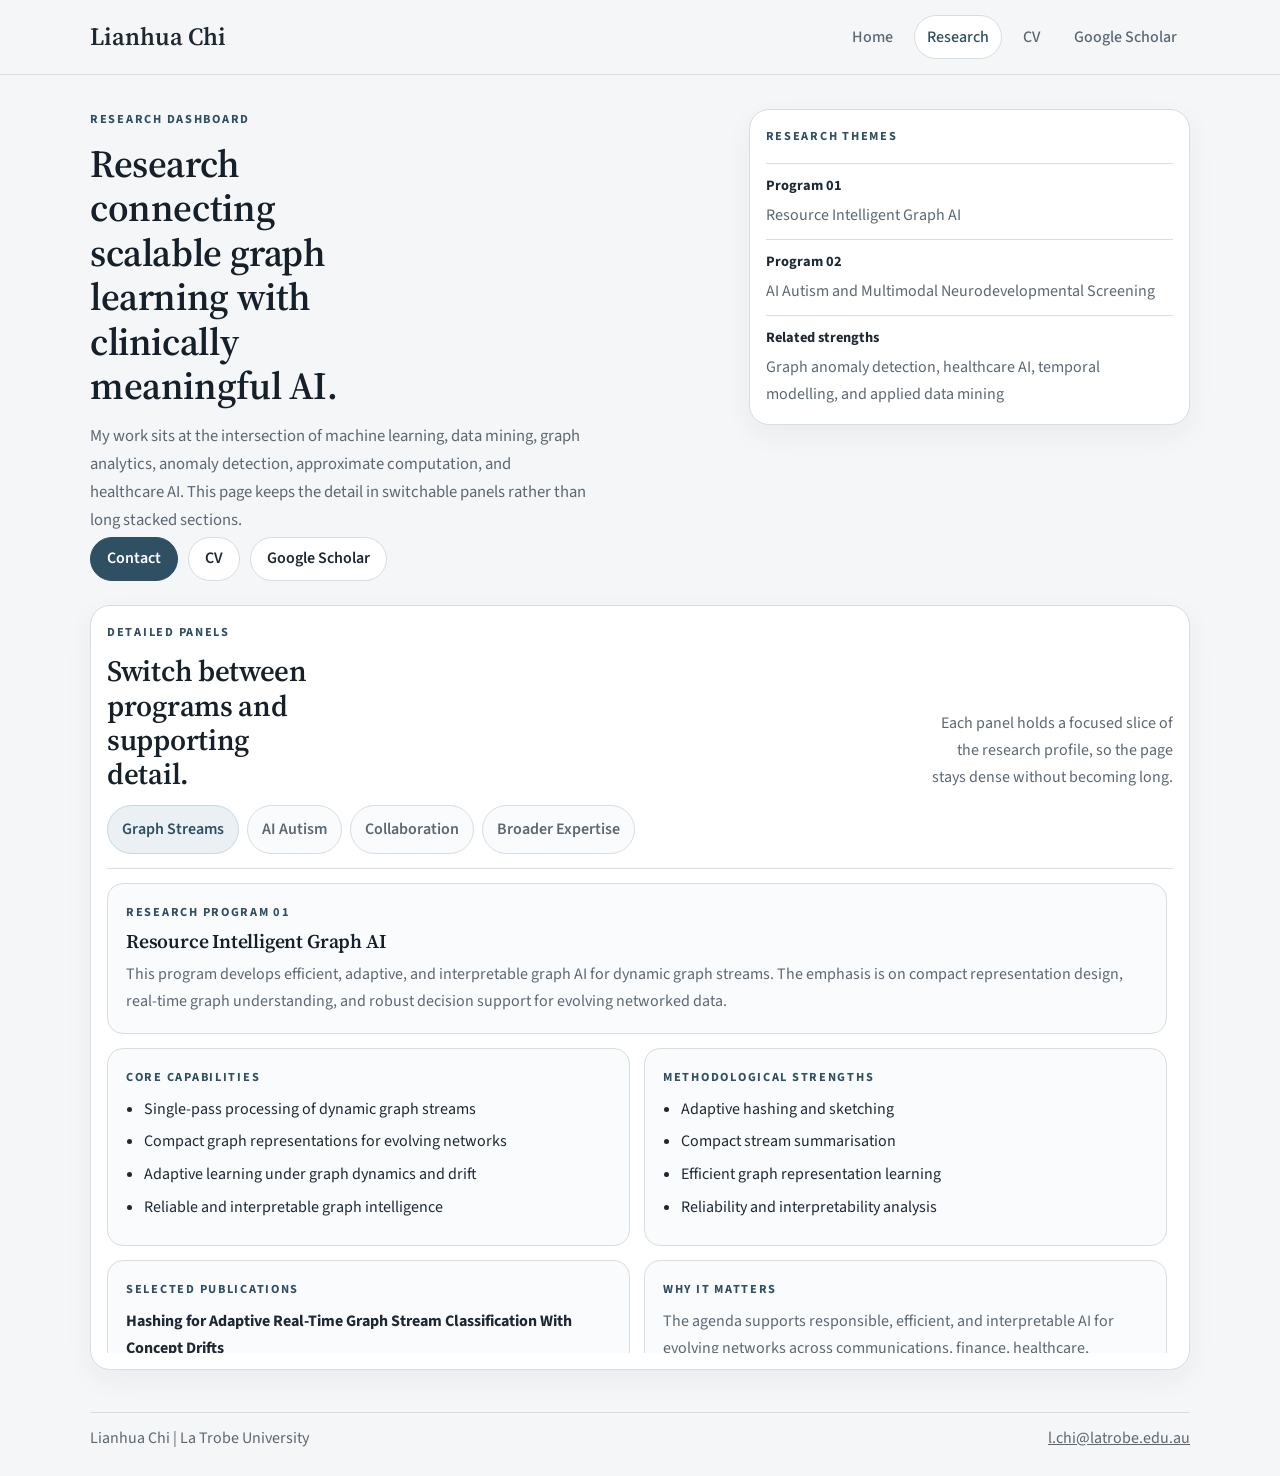
==== commit 22812d50: "Rename graph program as Resource Intelligent Graph AI" ====
--- a/research.html
+++ b/research.html
@@ -54,7 +54,7 @@
               <dl class="identity-grid">
                 <div class="identity-item">
                   <dt>Program 01</dt>
-                  <dd>Graph Stream Learning and Resource-Constrained Approximate AI</dd>
+                  <dd>Resource Intelligent Graph AI</dd>
                 </div>
                 <div class="identity-item">
                   <dt>Program 02</dt>
@@ -143,21 +143,21 @@
                   <div class="dashboard-grid">
                     <article class="dashboard-card dashboard-card-wide">
                       <p class="card-label">Research Program 01</p>
-                      <h3>Graph Stream Learning and Resource-Constrained Approximate AI</h3>
-                      <p class="section-copy">
-                        This program develops principled algorithms for learning from dynamic graph streams in a single
-                        pass and under bounded memory, computation, and latency. The core idea is to place resource
-                        budgets at the centre of algorithm design rather than treating them as a late engineering issue.
-                      </p>
-                    </article>
-
-                    <article class="dashboard-card">
-                      <p class="card-label">Task Pipeline</p>
+                      <h3>Resource Intelligent Graph AI</h3>
+                      <p class="section-copy">
+                        This program develops efficient, adaptive, and interpretable graph AI for dynamic graph streams.
+                        The emphasis is on compact representation design, real-time graph understanding, and robust
+                        decision support for evolving networked data.
+                      </p>
+                    </article>
+
+                    <article class="dashboard-card">
+                      <p class="card-label">Core Capabilities</p>
                       <ul class="key-list">
                         <li>Single-pass processing of dynamic graph streams</li>
-                        <li>Approximate graph representations under bounded resources</li>
-                        <li>Drift-adaptive learning under constrained computation</li>
-                        <li>Robust and interpretable graph stream learning</li>
+                        <li>Compact graph representations for evolving networks</li>
+                        <li>Adaptive learning under graph dynamics and drift</li>
+                        <li>Reliable and interpretable graph intelligence</li>
                       </ul>
                     </article>
 
@@ -166,7 +166,7 @@
                       <ul class="key-list">
                         <li>Adaptive hashing and sketching</li>
                         <li>Compact stream summarisation</li>
-                        <li>Approximation-aware graph learning</li>
+                        <li>Efficient graph representation learning</li>
                         <li>Reliability and interpretability analysis</li>
                       </ul>
                     </article>
@@ -381,7 +381,7 @@
                       <p class="card-label">Overall Profile</p>
                       <p class="section-copy">
                         Across these themes, the consistent focus is to design AI methods that remain useful when data are
-                        dynamic, noisy, resource-constrained, or high stakes.
+                        dynamic, noisy, computationally demanding, or high stakes.
                       </p>
                     </article>
                   </div>
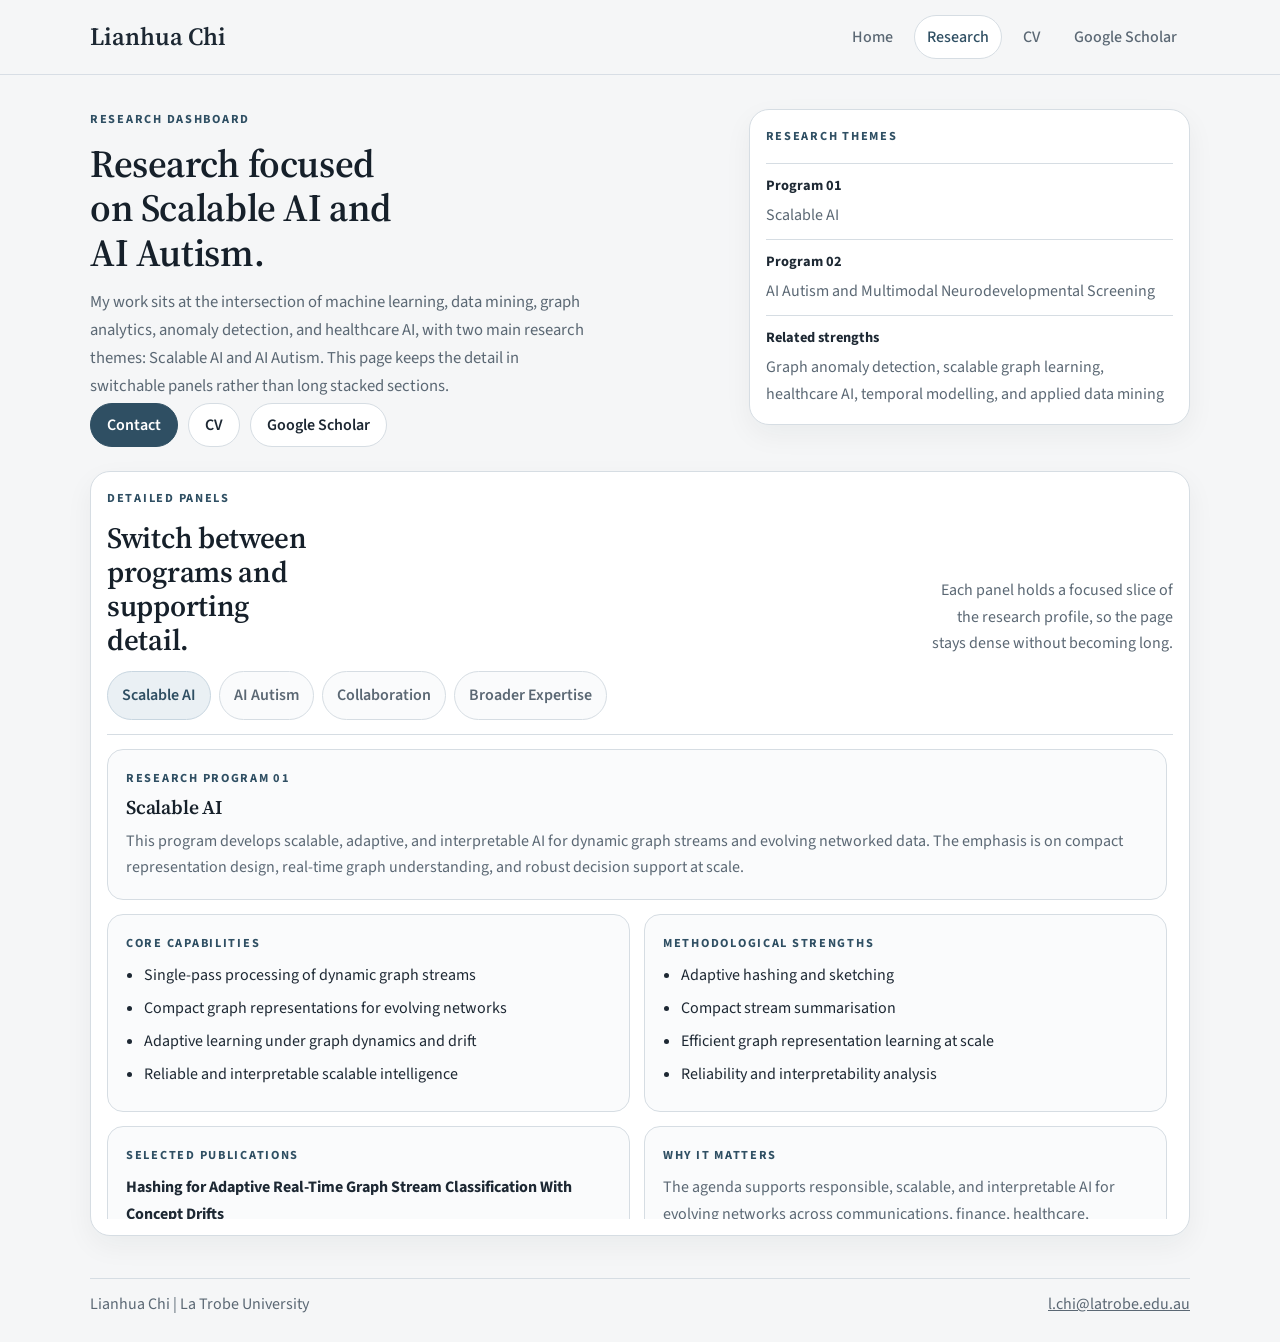
==== commit f6a45bcf: "Refocus site on Scalable AI and AI Autism" ====
--- a/research.html
+++ b/research.html
@@ -5,7 +5,7 @@
     <title>Research | Lianhua Chi</title>
     <meta
       name="description"
-      content="Research dashboard for Lianhua Chi, including graph stream learning, AI Autism, collaboration, and broader expertise."
+      content="Research dashboard for Lianhua Chi, including Scalable AI, AI Autism, collaboration, and broader expertise."
     >
     <meta name="viewport" content="width=device-width, initial-scale=1.0">
     <link rel="preconnect" href="https://fonts.googleapis.com">
@@ -36,11 +36,11 @@
           <div class="container research-hero-grid">
             <div class="hero-copy">
               <p class="eyebrow">Research Dashboard</p>
-              <h1>Research connecting scalable graph learning with clinically meaningful AI.</h1>
+              <h1>Research focused on Scalable AI and AI Autism.</h1>
               <p class="lead">
                 My work sits at the intersection of machine learning, data mining, graph analytics, anomaly detection,
-                approximate computation, and healthcare AI. This page keeps the detail in switchable panels rather than
-                long stacked sections.
+                and healthcare AI, with two main research themes: Scalable AI and AI Autism. This page keeps the detail
+                in switchable panels rather than long stacked sections.
               </p>
               <div class="button-row">
                 <a class="button button-primary" href="mailto:l.chi@latrobe.edu.au">Contact</a>
@@ -54,7 +54,7 @@
               <dl class="identity-grid">
                 <div class="identity-item">
                   <dt>Program 01</dt>
-                  <dd>Resource Intelligent Graph AI</dd>
+                  <dd>Scalable AI</dd>
                 </div>
                 <div class="identity-item">
                   <dt>Program 02</dt>
@@ -62,7 +62,7 @@
                 </div>
                 <div class="identity-item">
                   <dt>Related strengths</dt>
-                  <dd>Graph anomaly detection, healthcare AI, temporal modelling, and applied data mining</dd>
+                  <dd>Graph anomaly detection, scalable graph learning, healthcare AI, temporal modelling, and applied data mining</dd>
                 </div>
               </dl>
             </aside>
@@ -93,7 +93,7 @@
                   data-tab-target="research-panel-graph"
                   tabindex="0"
                 >
-                  Graph Streams
+                  Scalable AI
                 </button>
                 <button
                   class="tab-button"
@@ -143,11 +143,11 @@
                   <div class="dashboard-grid">
                     <article class="dashboard-card dashboard-card-wide">
                       <p class="card-label">Research Program 01</p>
-                      <h3>Resource Intelligent Graph AI</h3>
-                      <p class="section-copy">
-                        This program develops efficient, adaptive, and interpretable graph AI for dynamic graph streams.
-                        The emphasis is on compact representation design, real-time graph understanding, and robust
-                        decision support for evolving networked data.
+                      <h3>Scalable AI</h3>
+                      <p class="section-copy">
+                        This program develops scalable, adaptive, and interpretable AI for dynamic graph streams and
+                        evolving networked data. The emphasis is on compact representation design, real-time graph
+                        understanding, and robust decision support at scale.
                       </p>
                     </article>
 
@@ -157,7 +157,7 @@
                         <li>Single-pass processing of dynamic graph streams</li>
                         <li>Compact graph representations for evolving networks</li>
                         <li>Adaptive learning under graph dynamics and drift</li>
-                        <li>Reliable and interpretable graph intelligence</li>
+                        <li>Reliable and interpretable scalable intelligence</li>
                       </ul>
                     </article>
 
@@ -166,7 +166,7 @@
                       <ul class="key-list">
                         <li>Adaptive hashing and sketching</li>
                         <li>Compact stream summarisation</li>
-                        <li>Efficient graph representation learning</li>
+                        <li>Efficient graph representation learning at scale</li>
                         <li>Reliability and interpretability analysis</li>
                       </ul>
                     </article>
@@ -192,7 +192,7 @@
                     <article class="dashboard-card">
                       <p class="card-label">Why It Matters</p>
                       <p class="section-copy">
-                        The agenda supports responsible, efficient, and interpretable AI for evolving networks across
+                        The agenda supports responsible, scalable, and interpretable AI for evolving networks across
                         communications, finance, healthcare, transport, and public-sector data systems.
                       </p>
                     </article>
@@ -363,7 +363,7 @@
                       <p class="card-label">Temporal and Spatial Data</p>
                       <h3>Time-series and event-driven anomaly detection</h3>
                       <p class="section-copy">
-                        Research on temporal modelling and multivariate anomaly detection connects graph AI with wider
+                        Research on temporal modelling and multivariate anomaly detection connects scalable AI with wider
                         dynamic data settings.
                       </p>
                     </article>
@@ -381,7 +381,7 @@
                       <p class="card-label">Overall Profile</p>
                       <p class="section-copy">
                         Across these themes, the consistent focus is to design AI methods that remain useful when data are
-                        dynamic, noisy, computationally demanding, or high stakes.
+                        dynamic, noisy, large-scale, or high stakes.
                       </p>
                     </article>
                   </div>
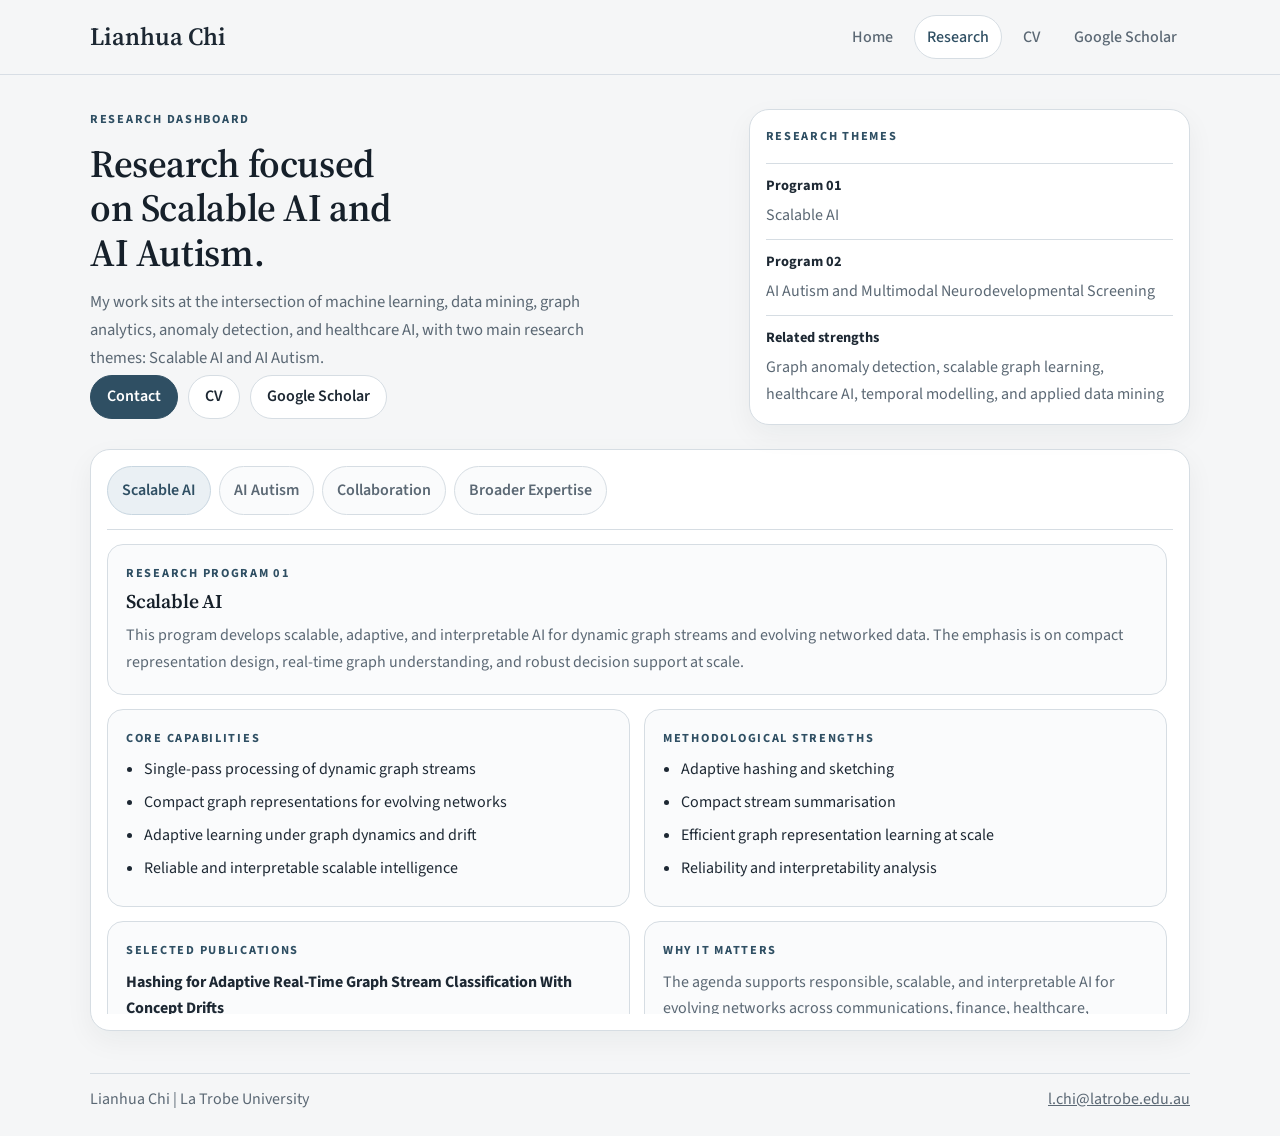
==== commit 8e189165: "Refine site layout and research collaboration" ====
--- a/research.html
+++ b/research.html
@@ -39,8 +39,7 @@
               <h1>Research focused on Scalable AI and AI Autism.</h1>
               <p class="lead">
                 My work sits at the intersection of machine learning, data mining, graph analytics, anomaly detection,
-                and healthcare AI, with two main research themes: Scalable AI and AI Autism. This page keeps the detail
-                in switchable panels rather than long stacked sections.
+                and healthcare AI, with two main research themes: Scalable AI and AI Autism.
               </p>
               <div class="button-row">
                 <a class="button button-primary" href="mailto:l.chi@latrobe.edu.au">Contact</a>
@@ -72,16 +71,6 @@
         <section class="compact-board-section">
           <div class="container">
             <div class="tabs-shell tabs-shell-compact" data-tabs>
-              <div class="tabs-intro">
-                <div>
-                  <p class="eyebrow">Detailed Panels</p>
-                  <h2>Switch between programs and supporting detail.</h2>
-                </div>
-                <p class="compact-note">
-                  Each panel holds a focused slice of the research profile, so the page stays dense without becoming long.
-                </p>
-              </div>
-
               <div class="tab-list" role="tablist" aria-label="Research dashboard">
                 <button
                   class="tab-button is-active"
@@ -276,7 +265,7 @@
                   <div class="dashboard-grid">
                     <article class="dashboard-card dashboard-card-wide">
                       <p class="card-label">AI Autism Network</p>
-                      <h3>Community, autism research, multimodal AI, and medical AI partners.</h3>
+                      <h3>Community, autism research, multimodal AI, and national research partners.</h3>
                       <p class="section-copy">
                         The collaboration network is structured to support earlier autism screening through combined
                         strengths in translation, diagnosis, multimodal modelling, and broader AI for medicine capability.
@@ -314,6 +303,13 @@
                         </article>
 
                         <article class="partner-card">
+                          <p class="network-role">National Research and Translational AI</p>
+                          <h4>CSIRO</h4>
+                          <p>National-scale research collaboration connecting scalable AI capability with translational impact.</p>
+                          <a class="inline-link" href="https://www.csiro.au/">Visit collaborator</a>
+                        </article>
+
+                        <article class="partner-card">
                           <p class="network-role">Broader AI and Medicine Capability</p>
                           <h4>THETA Team</h4>
                           <p>Cross-institutional biomedical AI collaboration and translational ecosystem support.</p>
@@ -326,7 +322,7 @@
                       <p class="card-label">Collaboration Logic</p>
                       <p class="section-copy">
                         Together these collaborators support the full pathway from autism-specific expertise and community
-                        relevance to multimodal modelling and broader medical AI translation.
+                        relevance to multimodal modelling, scalable AI capability, and broader medical AI translation.
                       </p>
                     </article>
                   </div>
--- a/styles.css
+++ b/styles.css
@@ -74,6 +74,11 @@
   min-height: 100vh;
 }
 
+.page-home .page-shell {
+  display: grid;
+  grid-template-rows: auto 1fr auto;
+}
+
 .site-header {
   position: sticky;
   top: 0;
@@ -91,6 +96,19 @@
   min-height: 74px;
 }
 
+.page-home .nav-row {
+  min-height: 54px;
+}
+
+.page-home .brand {
+  font-size: 1.42rem;
+}
+
+.page-home .site-nav a {
+  padding: 6px 10px;
+  font-size: 0.92rem;
+}
+
 .brand {
   font-family: "Source Serif 4", serif;
   font-size: 1.55rem;
@@ -126,8 +144,19 @@
   padding: 26px 0 22px;
 }
 
+.page-home .compact-main {
+  display: flex;
+  align-items: center;
+  padding: 4px 0 0;
+}
+
 .compact-hero {
   padding: 8px 0 16px;
+}
+
+.page-home .compact-hero {
+  width: 100%;
+  padding: 0;
 }
 
 .landing-grid,
@@ -138,12 +167,34 @@
   align-items: start;
 }
 
+.page-home .landing-grid {
+  grid-template-columns: minmax(0, 1.42fr) minmax(198px, 0.45fr);
+  gap: 10px;
+  align-items: center;
+}
+
+.page-home .hero-copy {
+  max-width: 700px;
+  padding-right: 4px;
+}
+
+.page-home .eyebrow {
+  font-size: 0.8rem;
+  margin-bottom: 10px;
+}
+
 .hero-copy h1 {
   max-width: 13ch;
   font-size: clamp(2rem, 3.4vw, 2.95rem);
   margin-bottom: 14px;
 }
 
+.page-home .hero-copy h1 {
+  max-width: 12ch;
+  font-size: clamp(1.82rem, 2.75vw, 2.5rem);
+  margin-bottom: 8px;
+}
+
 .subpage-hero h1 {
   max-width: 16ch;
   font-size: clamp(1.9rem, 3vw, 2.7rem);
@@ -155,6 +206,12 @@
   color: var(--muted);
   font-size: 1.04rem;
   margin-bottom: 0;
+}
+
+.page-home .lead {
+  max-width: 58ch;
+  font-size: 1rem;
+  line-height: 1.56;
 }
 
 .eyebrow,
@@ -189,6 +246,11 @@
   margin: 18px 0 20px;
 }
 
+.page-home .fact-cluster {
+  margin: 12px 0 14px;
+  gap: 8px;
+}
+
 .fact-chip,
 .tag {
   padding: 7px 11px;
@@ -207,6 +269,11 @@
   margin-top: 2px;
 }
 
+.page-home .button-row {
+  gap: 8px;
+  margin-top: 4px;
+}
+
 .button {
   display: inline-flex;
   align-items: center;
@@ -216,8 +283,15 @@
   border: 1px solid var(--line);
   border-radius: 999px;
   font-weight: 600;
+  line-height: 1.1;
   text-decoration: none;
   transition: background-color 0.2s ease, border-color 0.2s ease, color 0.2s ease;
+}
+
+.page-home .button {
+  min-height: 42px;
+  padding: 0 16px;
+  font-size: 0.95rem;
 }
 
 .button-primary {
@@ -252,6 +326,12 @@
   padding: 16px;
 }
 
+.page-home .profile-card {
+  max-width: 234px;
+  justify-self: end;
+  padding: 8px;
+}
+
 .profile-photo-frame {
   margin-bottom: 14px;
   border-radius: 16px;
@@ -259,14 +339,36 @@
   background: #e5eaef;
 }
 
+.page-home .profile-photo-frame {
+  max-width: 132px;
+  margin: 0 auto 5px;
+  border-radius: 14px;
+}
+
 .profile-photo-frame img {
   width: 100%;
   height: auto;
 }
 
+.page-home .profile-card-copy {
+  line-height: 1.42;
+}
+
 .profile-org {
   margin-bottom: 4px;
   color: var(--muted);
+}
+
+.page-home .profile-role,
+.page-home .profile-org,
+.page-home .identity-item dd,
+.page-home .tag {
+  font-size: 0.88rem;
+}
+
+.page-home .profile-org {
+  margin-bottom: 2px;
+  line-height: 1.35;
 }
 
 .identity-grid {
@@ -275,9 +377,18 @@
   margin: 16px 0 0;
 }
 
+.page-home .identity-grid {
+  gap: 6px;
+  margin-top: 5px;
+}
+
 .identity-item {
   padding-top: 10px;
   border-top: 1px solid var(--line);
+}
+
+.page-home .identity-item {
+  padding-top: 5px;
 }
 
 .identity-item dt {
@@ -286,13 +397,37 @@
   font-weight: 700;
 }
 
+.page-home .identity-item dt {
+  margin-bottom: 2px;
+  font-size: 0.8rem;
+}
+
 .identity-item dd {
   margin: 0;
   color: var(--muted);
 }
 
+.page-home .identity-item dd {
+  line-height: 1.42;
+}
+
 .tag-row {
   margin-top: 14px;
+}
+
+.page-home .tag-row {
+  margin-top: 10px;
+  gap: 6px;
+}
+
+.page-home .tag {
+  padding: 5px 9px;
+}
+
+.page-home .fact-chip,
+.page-home .tag {
+  padding: 5px 9px;
+  font-size: 0.8rem;
 }
 
 .compact-board-section {
@@ -469,6 +604,17 @@
   padding: 10px 0 24px;
 }
 
+.page-home .site-footer {
+  padding: 0 0 6px;
+}
+
+.page-home .footer-row {
+  gap: 10px;
+  padding-top: 6px;
+  font-size: 0.9rem;
+  line-height: 1.35;
+}
+
 .footer-row {
   display: grid;
   grid-template-columns: repeat(2, minmax(0, 1fr));
@@ -530,6 +676,15 @@
     grid-template-columns: 1fr;
   }
 
+  .page-home .compact-main {
+    display: block;
+    padding: 20px 0 14px;
+  }
+
+  .page-home .compact-hero {
+    padding: 0;
+  }
+
   .dashboard-grid,
   .partner-grid,
   .footer-row {
@@ -580,6 +735,15 @@
     grid-template-columns: 1fr;
   }
 
+  .page-home .profile-card {
+    max-width: none;
+    justify-self: stretch;
+  }
+
+  .page-home .profile-photo-frame {
+    max-width: 260px;
+  }
+
   .tabs-shell {
     padding: 14px;
     border-radius: 18px;
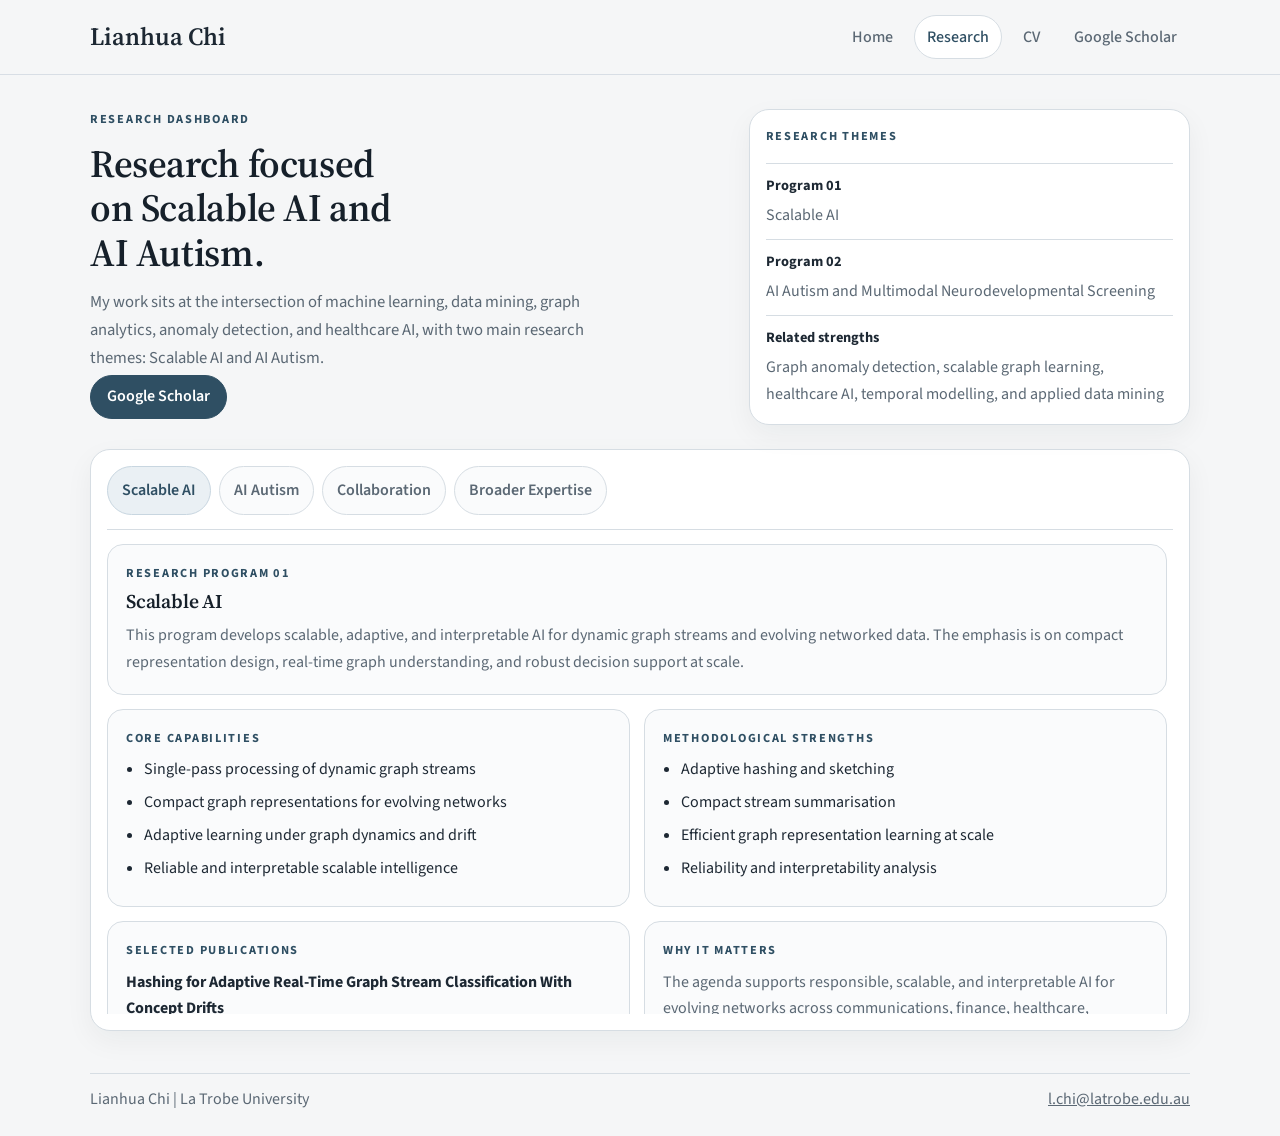
==== commit 0f3d376e: "Refine homepage emphasis and research actions" ====
--- a/research.html
+++ b/research.html
@@ -42,9 +42,7 @@
                 and healthcare AI, with two main research themes: Scalable AI and AI Autism.
               </p>
               <div class="button-row">
-                <a class="button button-primary" href="mailto:l.chi@latrobe.edu.au">Contact</a>
-                <a class="button button-secondary" href="cv.pdf">CV</a>
-                <a class="button button-secondary" href="https://scholar.google.com/citations?user=5_J2eo8AAAAJ&hl=en">Google Scholar</a>
+                <a class="button button-primary" href="https://scholar.google.com/citations?user=5_J2eo8AAAAJ&hl=en">Google Scholar</a>
               </div>
             </div>
 
--- a/styles.css
+++ b/styles.css
@@ -33,6 +33,10 @@
   line-height: 1.68;
 }
 
+.page-home {
+  --container: min(1280px, calc(100vw - 16px));
+}
+
 a {
   color: inherit;
 }
@@ -168,18 +172,19 @@
 }
 
 .page-home .landing-grid {
-  grid-template-columns: minmax(0, 1.42fr) minmax(198px, 0.45fr);
-  gap: 10px;
+  grid-template-columns: minmax(0, 884px) 324px;
+  justify-content: center;
+  gap: 0;
   align-items: center;
 }
 
 .page-home .hero-copy {
-  max-width: 700px;
-  padding-right: 4px;
+  max-width: 884px;
+  padding-right: 0;
 }
 
 .page-home .eyebrow {
-  font-size: 0.8rem;
+  font-size: 0.95rem;
   margin-bottom: 10px;
 }
 
@@ -191,7 +196,7 @@
 
 .page-home .hero-copy h1 {
   max-width: 12ch;
-  font-size: clamp(1.82rem, 2.75vw, 2.5rem);
+  font-size: clamp(2.52rem, 3.56vw, 3.32rem);
   margin-bottom: 8px;
 }
 
@@ -210,8 +215,8 @@
 
 .page-home .lead {
   max-width: 58ch;
-  font-size: 1rem;
-  line-height: 1.56;
+  font-size: 1.22rem;
+  line-height: 1.66;
 }
 
 .eyebrow,
@@ -271,7 +276,7 @@
 
 .page-home .button-row {
   gap: 8px;
-  margin-top: 4px;
+  margin-top: 6px;
 }
 
 .button {
@@ -289,9 +294,9 @@
 }
 
 .page-home .button {
-  min-height: 42px;
-  padding: 0 16px;
-  font-size: 0.95rem;
+  min-height: 50px;
+  padding: 0 22px;
+  font-size: 1.1rem;
 }
 
 .button-primary {
@@ -327,9 +332,11 @@
 }
 
 .page-home .profile-card {
-  max-width: 234px;
-  justify-self: end;
-  padding: 8px;
+  width: min(100%, 322px);
+  max-width: 322px;
+  justify-self: start;
+  margin-left: -38px;
+  padding: 16px;
 }
 
 .profile-photo-frame {
@@ -340,8 +347,8 @@
 }
 
 .page-home .profile-photo-frame {
-  max-width: 132px;
-  margin: 0 auto 5px;
+  max-width: 196px;
+  margin: 0 auto 13px;
   border-radius: 14px;
 }
 
@@ -363,7 +370,7 @@
 .page-home .profile-org,
 .page-home .identity-item dd,
 .page-home .tag {
-  font-size: 0.88rem;
+  font-size: 1.05rem;
 }
 
 .page-home .profile-org {
@@ -399,7 +406,7 @@
 
 .page-home .identity-item dt {
   margin-bottom: 2px;
-  font-size: 0.8rem;
+  font-size: 0.94rem;
 }
 
 .identity-item dd {
@@ -426,8 +433,8 @@
 
 .page-home .fact-chip,
 .page-home .tag {
-  padding: 5px 9px;
-  font-size: 0.8rem;
+  padding: 7px 12px;
+  font-size: 0.94rem;
 }
 
 .compact-board-section {
@@ -676,6 +683,10 @@
     grid-template-columns: 1fr;
   }
 
+  .page-home {
+    --container: calc(100vw - 32px);
+  }
+
   .page-home .compact-main {
     display: block;
     padding: 20px 0 14px;
@@ -683,6 +694,44 @@
 
   .page-home .compact-hero {
     padding: 0;
+  }
+
+  .page-home .landing-grid {
+    grid-template-columns: 1fr;
+    justify-content: stretch;
+    gap: 18px;
+  }
+
+  .page-home .hero-copy {
+    max-width: none;
+  }
+
+  .page-home .hero-copy h1 {
+    max-width: none;
+    font-size: clamp(2.08rem, 5.8vw, 2.72rem);
+  }
+
+  .page-home .lead {
+    max-width: none;
+    font-size: 1.04rem;
+    line-height: 1.6;
+  }
+
+  .page-home .button-row {
+    gap: 10px;
+  }
+
+  .page-home .profile-card {
+    width: min(100%, 420px);
+    max-width: 420px;
+    margin-left: 0;
+    justify-self: start;
+    padding: 14px;
+  }
+
+  .page-home .profile-photo-frame {
+    max-width: 180px;
+    margin: 0 auto 10px;
   }
 
   .dashboard-grid,
@@ -704,6 +753,10 @@
 }
 
 @media (max-width: 640px) {
+  .page-home {
+    --container: calc(100vw - 24px);
+  }
+
   .site-header {
     position: static;
   }
@@ -711,12 +764,16 @@
   .nav-row {
     flex-direction: column;
     align-items: flex-start;
-    padding: 14px 0;
+    gap: 10px;
+    padding: 12px 0;
   }
 
   .site-nav {
     width: 100%;
-    justify-content: flex-start;
+    display: grid;
+    grid-template-columns: repeat(2, minmax(0, 1fr));
+    gap: 8px;
+    justify-content: stretch;
   }
 
   .site-nav a,
@@ -729,6 +786,51 @@
     flex-direction: column;
   }
 
+  .page-home .brand {
+    font-size: 1.28rem;
+  }
+
+  .page-home .site-nav {
+    gap: 8px;
+  }
+
+  .page-home .site-nav a {
+    padding: 10px 12px;
+    text-align: center;
+    background: var(--surface);
+    border-color: var(--line);
+  }
+
+  .page-home .compact-main {
+    padding: 16px 0 12px;
+  }
+
+  .page-home .landing-grid {
+    gap: 14px;
+  }
+
+  .page-home .hero-copy h1 {
+    font-size: clamp(1.92rem, 8.4vw, 2.34rem);
+    margin-bottom: 10px;
+  }
+
+  .page-home .lead {
+    font-size: 1rem;
+    line-height: 1.58;
+  }
+
+  .page-home .button-row {
+    gap: 8px;
+    margin-top: 8px;
+  }
+
+  .page-home .button {
+    min-height: 46px;
+    width: 100%;
+    padding: 0 16px;
+    font-size: 1rem;
+  }
+
   .dashboard-grid,
   .partner-grid,
   .footer-row {
@@ -736,12 +838,32 @@
   }
 
   .page-home .profile-card {
+    width: 100%;
     max-width: none;
+    margin-left: 0;
     justify-self: stretch;
+    padding: 14px;
   }
 
   .page-home .profile-photo-frame {
-    max-width: 260px;
+    max-width: 180px;
+    margin: 0 auto 10px;
+  }
+
+  .page-home .profile-role,
+  .page-home .profile-org,
+  .page-home .identity-item dd,
+  .page-home .tag {
+    font-size: 0.96rem;
+  }
+
+  .page-home .identity-item dt {
+    font-size: 0.86rem;
+  }
+
+  .page-home .fact-chip,
+  .page-home .tag {
+    font-size: 0.84rem;
   }
 
   .tabs-shell {
